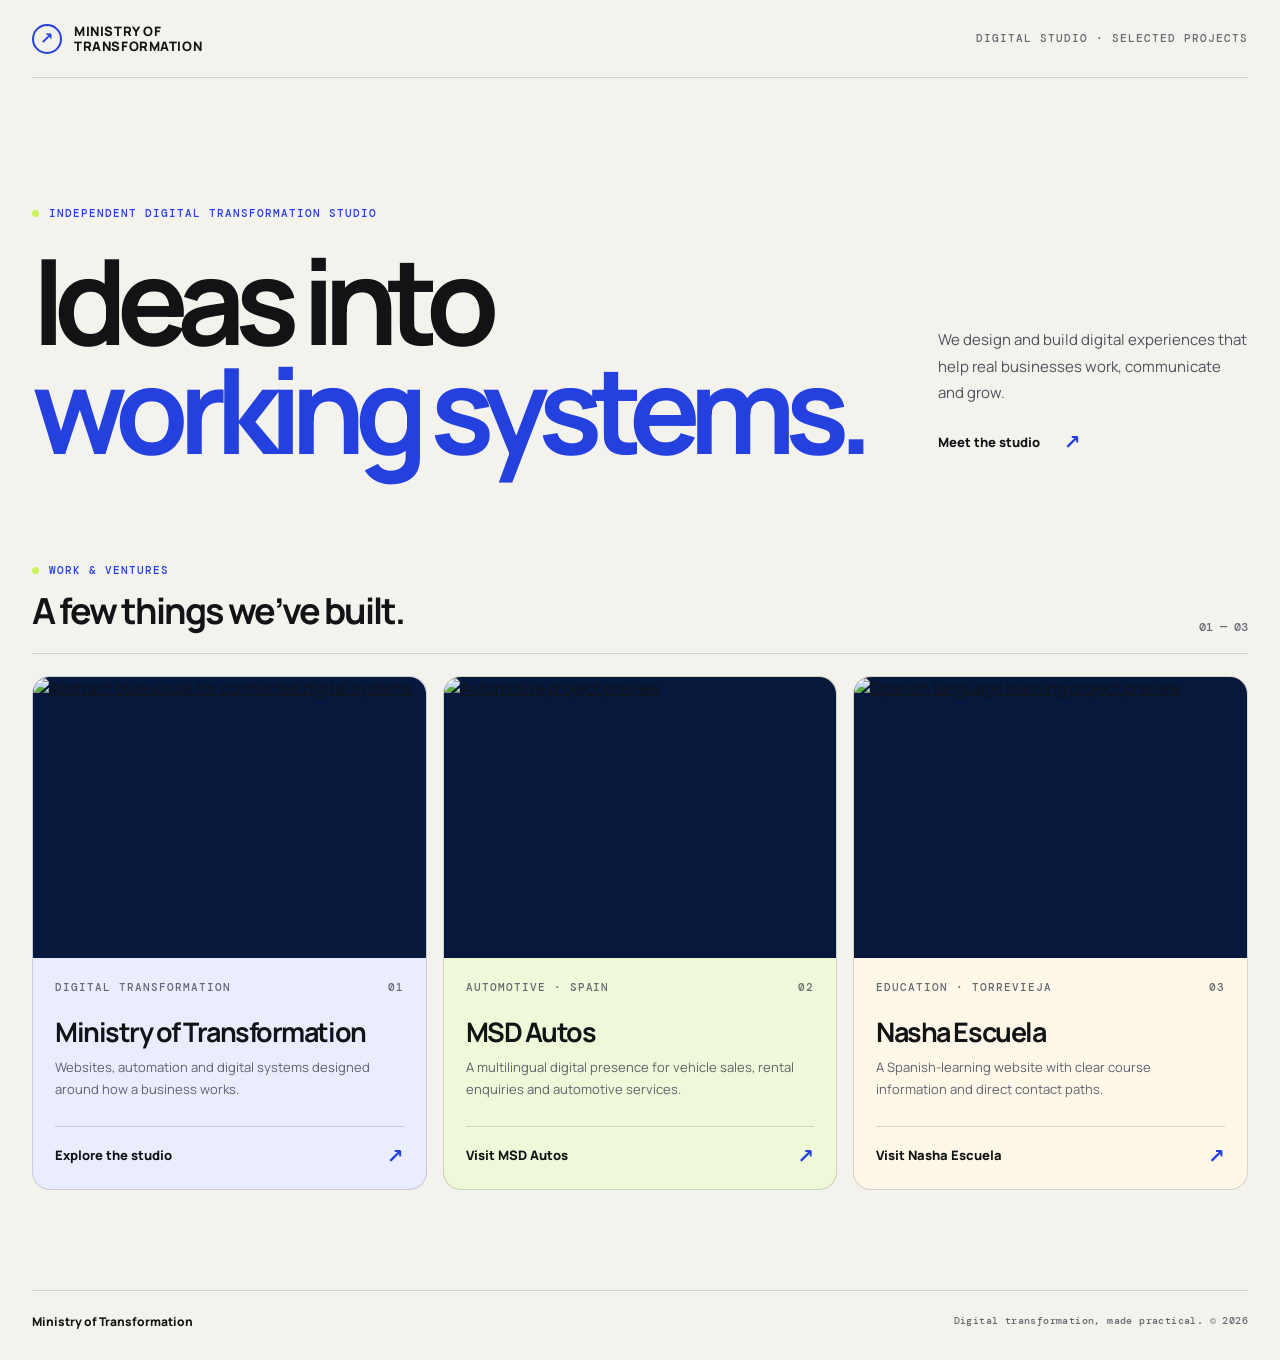
==== index.html @ 58e3cf9a "Create index.html" ====
<!doctype html>
<html lang="en">
<head>
<meta charset="utf-8"><meta name="viewport" content="width=device-width,initial-scale=1"><meta name="theme-color" content="#f3f2ec"><meta name="description" content="Ministry of Transformation — digital systems, websites and automation for real businesses. Explore our studio and selected projects."><title>Ministry of Transformation — Digital studio &amp; projects</title>
<link rel="preconnect" href="https://fonts.googleapis.com"><link rel="preconnect" href="https://fonts.googleapis.com" crossorigin><link href="https://fonts.googleapis.com/css2?family=DM+Mono:wght@400;500&family=Manrope:wght@400;500;600;700;800&display=swap" rel="stylesheet">
<style>
:root{font-family:Manrope,system-ui,sans-serif;color:#111315;background:#f3f2ec;font-synthesis:none;text-rendering:optimizeLegibility;-webkit-font-smoothing:antialiased;--blue:#2440df;--muted:#666a73;--line:rgba(17,19,21,.16);--mono:"DM Mono",monospace}*{box-sizing:border-box}html{scroll-behavior:smooth}body{margin:0;min-width:320px}a{color:inherit}.wrap{width:min(1280px,calc(100% - 64px));margin-inline:auto}
.topbar{height:78px;display:flex;align-items:center;justify-content:space-between;border-bottom:1px solid var(--line)}.brand{display:flex;align-items:center;gap:12px;text-decoration:none;font-size:13px;font-weight:800;letter-spacing:.045em;line-height:1.15}.mark{width:30px;height:30px;border:2px solid var(--blue);border-radius:50%;display:grid;place-items:center;color:var(--blue);font-size:16px}.top-note,.eyebrow,.project-meta,.footer-note{font:500 11px/1.4 var(--mono);letter-spacing:.09em;text-transform:uppercase}.top-note{color:var(--muted)}
.hero{padding:clamp(66px,10vw,136px) 0 clamp(64px,8vw,100px);display:grid;grid-template-columns:1fr minmax(200px,310px);gap:48px;align-items:end}.eyebrow{display:flex;align-items:center;gap:10px;color:var(--blue);margin:0 0 25px}.eyebrow:before{content:"";width:7px;height:7px;border-radius:50%;background:#c7f45c}.hero h1{font-size:clamp(52px,9.3vw,126px);line-height:.91;letter-spacing:-.09em;margin:0;max-width:1000px;font-weight:700}.hero h1 span{color:var(--blue)}.hero-aside{padding-bottom:8px}.hero-aside p{font-size:15px;line-height:1.75;color:#4e525c;margin:0 0 22px}.hero-aside a,.project-link{display:inline-flex;align-items:center;justify-content:space-between;gap:24px;text-decoration:none;font-size:13px;font-weight:800}.arrow{color:var(--blue);font-size:20px;transition:transform .2s}.hero-aside a:hover .arrow,.project-link:hover .arrow{transform:translate(3px,-3px)}
.section-head{display:flex;justify-content:space-between;align-items:end;padding-bottom:18px;border-bottom:1px solid var(--line)}.section-head h2{font-size:clamp(24px,3vw,36px);letter-spacing:-.055em;margin:7px 0 0}.section-count{font:500 12px var(--mono);color:var(--muted)}.projects{display:grid;grid-template-columns:repeat(3,minmax(0,1fr));gap:16px;padding:22px 0 100px}.card{min-width:0;display:flex;flex-direction:column;border:1px solid var(--line);border-radius:18px;overflow:hidden;transition:transform .35s cubic-bezier(.2,.8,.2,1),box-shadow .35s,border-color .35s}.card:hover{transform:translateY(-6px);box-shadow:0 22px 50px rgba(25,38,98,.11);border-color:rgba(36,64,223,.4)}.card-image{aspect-ratio:1.4;background:#07183d;overflow:hidden;position:relative}.card-image img{width:100%;height:100%;object-fit:cover;display:block;transition:transform .65s cubic-bezier(.2,.8,.2,1)}.card:hover .card-image img{transform:scale(1.035)}.card-body{padding:22px 22px 20px;display:flex;flex-direction:column;flex:1}.project-meta{color:var(--muted);display:flex;justify-content:space-between;gap:8px}.card h3{font-size:clamp(21px,2.1vw,27px);line-height:1.12;letter-spacing:-.055em;margin:22px 0 9px}.card p{font-size:13px;line-height:1.7;color:#5e626b;margin:0;flex:1}.project-link{margin-top:25px;padding-top:15px;border-top:1px solid var(--line);width:100%}.card.blue{background:#e9edff}.card.lime{background:#eff8d8}.card.cream{background:#fff8e9}
.bottom{border-top:1px solid var(--line);padding:22px 0 30px;display:flex;justify-content:space-between;gap:20px;align-items:center}.bottom-brand{font-size:12px;font-weight:800}.footer-note{color:var(--muted);text-align:right;letter-spacing:.04em;text-transform:none;font-size:10px}:focus-visible{outline:3px solid var(--blue);outline-offset:4px;border-radius:3px}.reveal{opacity:0;transform:translateY(18px);transition:opacity .6s ease,transform .6s cubic-bezier(.2,.8,.2,1)}.reveal.is-visible{opacity:1;transform:none}.card:nth-child(2).reveal{transition-delay:.08s}.card:nth-child(3).reveal{transition-delay:.16s}
@media(max-width:760px){.wrap{width:min(calc(100% - 36px),560px)}.topbar{height:66px}.top-note{font-size:9px;max-width:110px;text-align:right}.hero{grid-template-columns:1fr;gap:24px;padding:72px 0 66px}.hero h1{font-size:clamp(54px,14vw,88px)}.hero-aside{max-width:360px}.projects{grid-template-columns:1fr;gap:13px;padding-bottom:64px}.card{display:grid;grid-template-columns:40% 1fr;min-height:220px}.card-image{height:100%;min-height:220px;aspect-ratio:auto}.card-body{padding:17px 16px}.project-meta{font-size:9px}.card h3{font-size:22px;margin:15px 0 7px}.card p{font-size:12px;line-height:1.55}.project-link{margin-top:15px;padding-top:11px;font-size:12px}.bottom{align-items:flex-start}.footer-note{max-width:190px}}
@media(max-width:390px){.wrap{width:calc(100% - 28px)}.card{grid-template-columns:36% 1fr;min-height:236px}.card-image{min-height:236px}.card-body{padding:14px 12px}.card h3{font-size:19px}.card p{font-size:11px}.project-link{font-size:11px}.project-meta{font-size:8px;letter-spacing:.05em}}@media(prefers-reduced-motion:reduce){html{scroll-behavior:auto}.reveal{opacity:1;transform:none;transition:none}.card,.card-image img,.arrow{transition:none!important}}
</style>
</head>
<body>
<header class="wrap topbar"><a class="brand" href="https://github.com/Ministry-transformation" aria-label="Ministry of Transformation on GitHub"><span class="mark" aria-hidden="true">↗</span><span>MINISTRY OF<br>TRANSFORMATION</span></a><span class="top-note">Digital studio · Selected projects</span></header>
<main class="wrap"><section class="hero"><div class="reveal"><p class="eyebrow">Independent digital transformation studio</p><h1>Ideas into<br><span>working systems.</span></h1></div><div class="hero-aside reveal"><p>We design and build digital experiences that help real businesses work, communicate and grow.</p><a href="https://ministry-transformation.github.io/nashaescuela/mt/es/">Meet the studio <span class="arrow" aria-hidden="true">↗</span></a></div></section>
<section aria-labelledby="projects-title"><div class="section-head"><div><p class="eyebrow" style="margin-bottom:8px">Work &amp; ventures</p><h2 id="projects-title">A few things we’ve built.</h2></div><span class="section-count">01 — 03</span></div><div class="projects">
<article class="card blue reveal"><a class="card-image" href="https://ministry-transformation.github.io/nashaescuela/mt/es/" aria-label="Explore Ministry of Transformation"><img src="https://ministry-transformation.github.io/nashaescuela/ministry-transformation/transformation-flow.webp" alt="Abstract blue visual for connected digital systems" width="960" height="680"></a><div class="card-body"><div class="project-meta"><span>Digital transformation</span><span>01</span></div><h3>Ministry of Transformation</h3><p>Websites, automation and digital systems designed around how a business works.</p><a class="project-link" href="https://ministry-transformation.github.io/nashaescuela/mt/es/"><span>Explore the studio</span><span class="arrow" aria-hidden="true">↗</span></a></div></article>
<article class="card lime reveal"><a class="card-image" href="https://ministry-transformation.github.io/msd-autos/" aria-label="Visit MSD Autos"><img src="https://ministry-transformation.github.io/nashaescuela/ministry-transformation/project-msd-autos.webp" alt="Automotive project preview" loading="lazy" width="960" height="680"></a><div class="card-body"><div class="project-meta"><span>Automotive · Spain</span><span>02</span></div><h3>MSD Autos</h3><p>A multilingual digital presence for vehicle sales, rental enquiries and automotive services.</p><a class="project-link" href="https://ministry-transformation.github.io/msd-autos/"><span>Visit MSD Autos</span><span class="arrow" aria-hidden="true">↗</span></a></div></article>
<article class="card cream reveal"><a class="card-image" href="https://ministry-transformation.github.io/nashaescuela/es/" aria-label="Visit Nasha Escuela"><img src="https://ministry-transformation.github.io/nashaescuela/ministry-transformation/project-nasha-escuela.webp" alt="Spanish language learning project preview" loading="lazy" width="960" height="680"></a><div class="card-body"><div class="project-meta"><span>Education · Torrevieja</span><span>03</span></div><h3>Nasha Escuela</h3><p>A Spanish-learning website with clear course information and direct contact paths.</p><a class="project-link" href="https://ministry-transformation.github.io/nashaescuela/es/"><span>Visit Nasha Escuela</span><span class="arrow" aria-hidden="true">↗</span></a></div></article>
</div></section></main>
<footer class="wrap bottom"><span class="bottom-brand">Ministry of Transformation</span><span class="footer-note">Digital transformation, made practical. © 2026</span></footer>
<script>const items=document.querySelectorAll('.reveal');if('IntersectionObserver'in window){const observer=new IntersectionObserver((entries,active)=>{entries.forEach(entry=>{if(entry.isIntersecting){entry.target.classList.add('is-visible');active.unobserve(entry.target)}})},{threshold:.12});items.forEach(item=>observer.observe(item))}else{items.forEach(item=>item.classList.add('is-visible'))}</script>
</body></html>
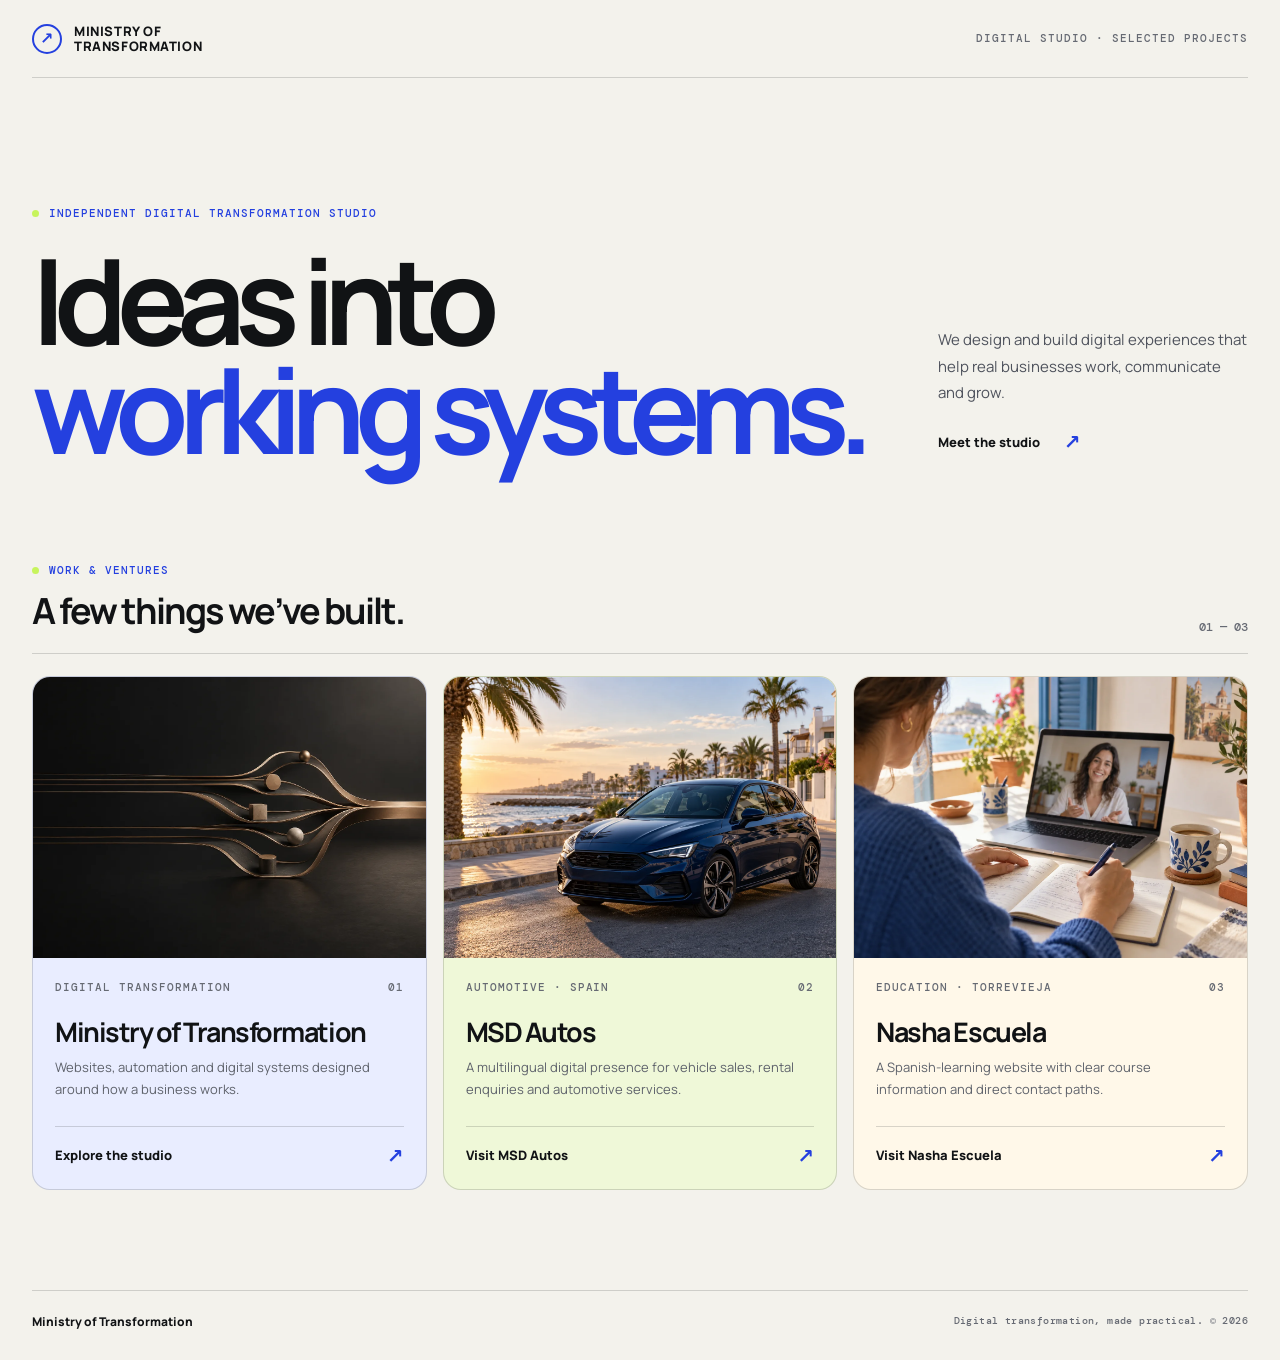
==== commit ce992cf6: "Update index.html" ====
--- a/index.html
+++ b/index.html
@@ -17,9 +17,9 @@
 <header class="wrap topbar"><a class="brand" href="https://github.com/Ministry-transformation" aria-label="Ministry of Transformation on GitHub"><span class="mark" aria-hidden="true">↗</span><span>MINISTRY OF<br>TRANSFORMATION</span></a><span class="top-note">Digital studio · Selected projects</span></header>
 <main class="wrap"><section class="hero"><div class="reveal"><p class="eyebrow">Independent digital transformation studio</p><h1>Ideas into<br><span>working systems.</span></h1></div><div class="hero-aside reveal"><p>We design and build digital experiences that help real businesses work, communicate and grow.</p><a href="https://ministry-transformation.github.io/nashaescuela/mt/es/">Meet the studio <span class="arrow" aria-hidden="true">↗</span></a></div></section>
 <section aria-labelledby="projects-title"><div class="section-head"><div><p class="eyebrow" style="margin-bottom:8px">Work &amp; ventures</p><h2 id="projects-title">A few things we’ve built.</h2></div><span class="section-count">01 — 03</span></div><div class="projects">
-<article class="card blue reveal"><a class="card-image" href="https://ministry-transformation.github.io/nashaescuela/mt/es/" aria-label="Explore Ministry of Transformation"><img src="https://ministry-transformation.github.io/nashaescuela/ministry-transformation/transformation-flow.webp" alt="Abstract blue visual for connected digital systems" width="960" height="680"></a><div class="card-body"><div class="project-meta"><span>Digital transformation</span><span>01</span></div><h3>Ministry of Transformation</h3><p>Websites, automation and digital systems designed around how a business works.</p><a class="project-link" href="https://ministry-transformation.github.io/nashaescuela/mt/es/"><span>Explore the studio</span><span class="arrow" aria-hidden="true">↗</span></a></div></article>
-<article class="card lime reveal"><a class="card-image" href="https://ministry-transformation.github.io/msd-autos/" aria-label="Visit MSD Autos"><img src="https://ministry-transformation.github.io/nashaescuela/ministry-transformation/project-msd-autos.webp" alt="Automotive project preview" loading="lazy" width="960" height="680"></a><div class="card-body"><div class="project-meta"><span>Automotive · Spain</span><span>02</span></div><h3>MSD Autos</h3><p>A multilingual digital presence for vehicle sales, rental enquiries and automotive services.</p><a class="project-link" href="https://ministry-transformation.github.io/msd-autos/"><span>Visit MSD Autos</span><span class="arrow" aria-hidden="true">↗</span></a></div></article>
-<article class="card cream reveal"><a class="card-image" href="https://ministry-transformation.github.io/nashaescuela/es/" aria-label="Visit Nasha Escuela"><img src="https://ministry-transformation.github.io/nashaescuela/ministry-transformation/project-nasha-escuela.webp" alt="Spanish language learning project preview" loading="lazy" width="960" height="680"></a><div class="card-body"><div class="project-meta"><span>Education · Torrevieja</span><span>03</span></div><h3>Nasha Escuela</h3><p>A Spanish-learning website with clear course information and direct contact paths.</p><a class="project-link" href="https://ministry-transformation.github.io/nashaescuela/es/"><span>Visit Nasha Escuela</span><span class="arrow" aria-hidden="true">↗</span></a></div></article>
+<article class="card blue reveal"><a class="card-image" href="https://ministry-transformation.github.io/nashaescuela/mt/es/" aria-label="Explore Ministry of Transformation"><img src="transformation-flow.webp" alt="Abstract blue visual for connected digital systems" width="960" height="680"></a><div class="card-body"><div class="project-meta"><span>Digital transformation</span><span>01</span></div><h3>Ministry of Transformation</h3><p>Websites, automation and digital systems designed around how a business works.</p><a class="project-link" href="https://ministry-transformation.github.io/nashaescuela/mt/es/"><span>Explore the studio</span><span class="arrow" aria-hidden="true">↗</span></a></div></article>
+<article class="card lime reveal"><a class="card-image" href="https://ministry-transformation.github.io/msd-autos/" aria-label="Visit MSD Autos"><img src="project-msd-autos.webp" alt="Automotive project preview" loading="lazy" width="960" height="680"></a><div class="card-body"><div class="project-meta"><span>Automotive · Spain</span><span>02</span></div><h3>MSD Autos</h3><p>A multilingual digital presence for vehicle sales, rental enquiries and automotive services.</p><a class="project-link" href="https://ministry-transformation.github.io/msd-autos/"><span>Visit MSD Autos</span><span class="arrow" aria-hidden="true">↗</span></a></div></article>
+<article class="card cream reveal"><a class="card-image" href="https://ministry-transformation.github.io/nashaescuela/es/" aria-label="Visit Nasha Escuela"><img src="project-nasha-escuela.webp" alt="Spanish language learning project preview" loading="lazy" width="960" height="680"></a><div class="card-body"><div class="project-meta"><span>Education · Torrevieja</span><span>03</span></div><h3>Nasha Escuela</h3><p>A Spanish-learning website with clear course information and direct contact paths.</p><a class="project-link" href="https://ministry-transformation.github.io/nashaescuela/es/"><span>Visit Nasha Escuela</span><span class="arrow" aria-hidden="true">↗</span></a></div></article>
 </div></section></main>
 <footer class="wrap bottom"><span class="bottom-brand">Ministry of Transformation</span><span class="footer-note">Digital transformation, made practical. © 2026</span></footer>
 <script>const items=document.querySelectorAll('.reveal');if('IntersectionObserver'in window){const observer=new IntersectionObserver((entries,active)=>{entries.forEach(entry=>{if(entry.isIntersecting){entry.target.classList.add('is-visible');active.unobserve(entry.target)}})},{threshold:.12});items.forEach(item=>observer.observe(item))}else{items.forEach(item=>item.classList.add('is-visible'))}</script>
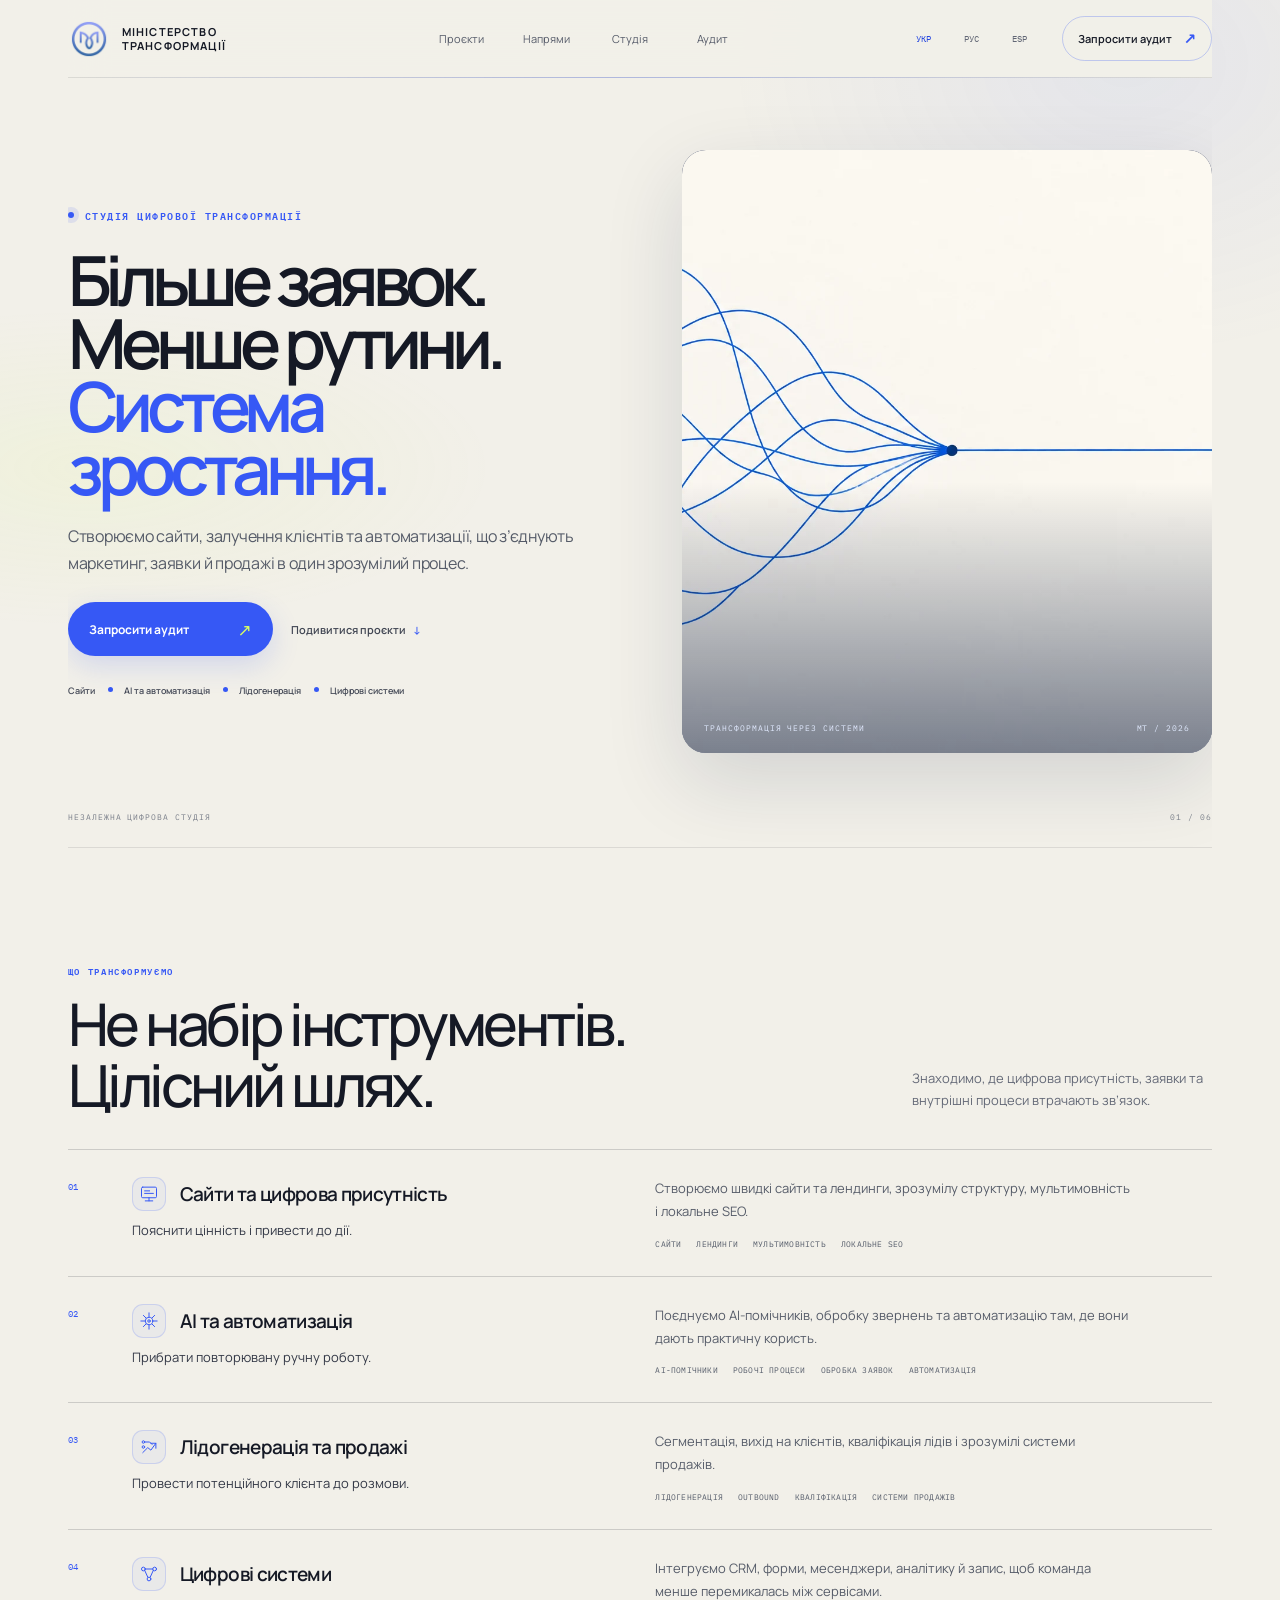
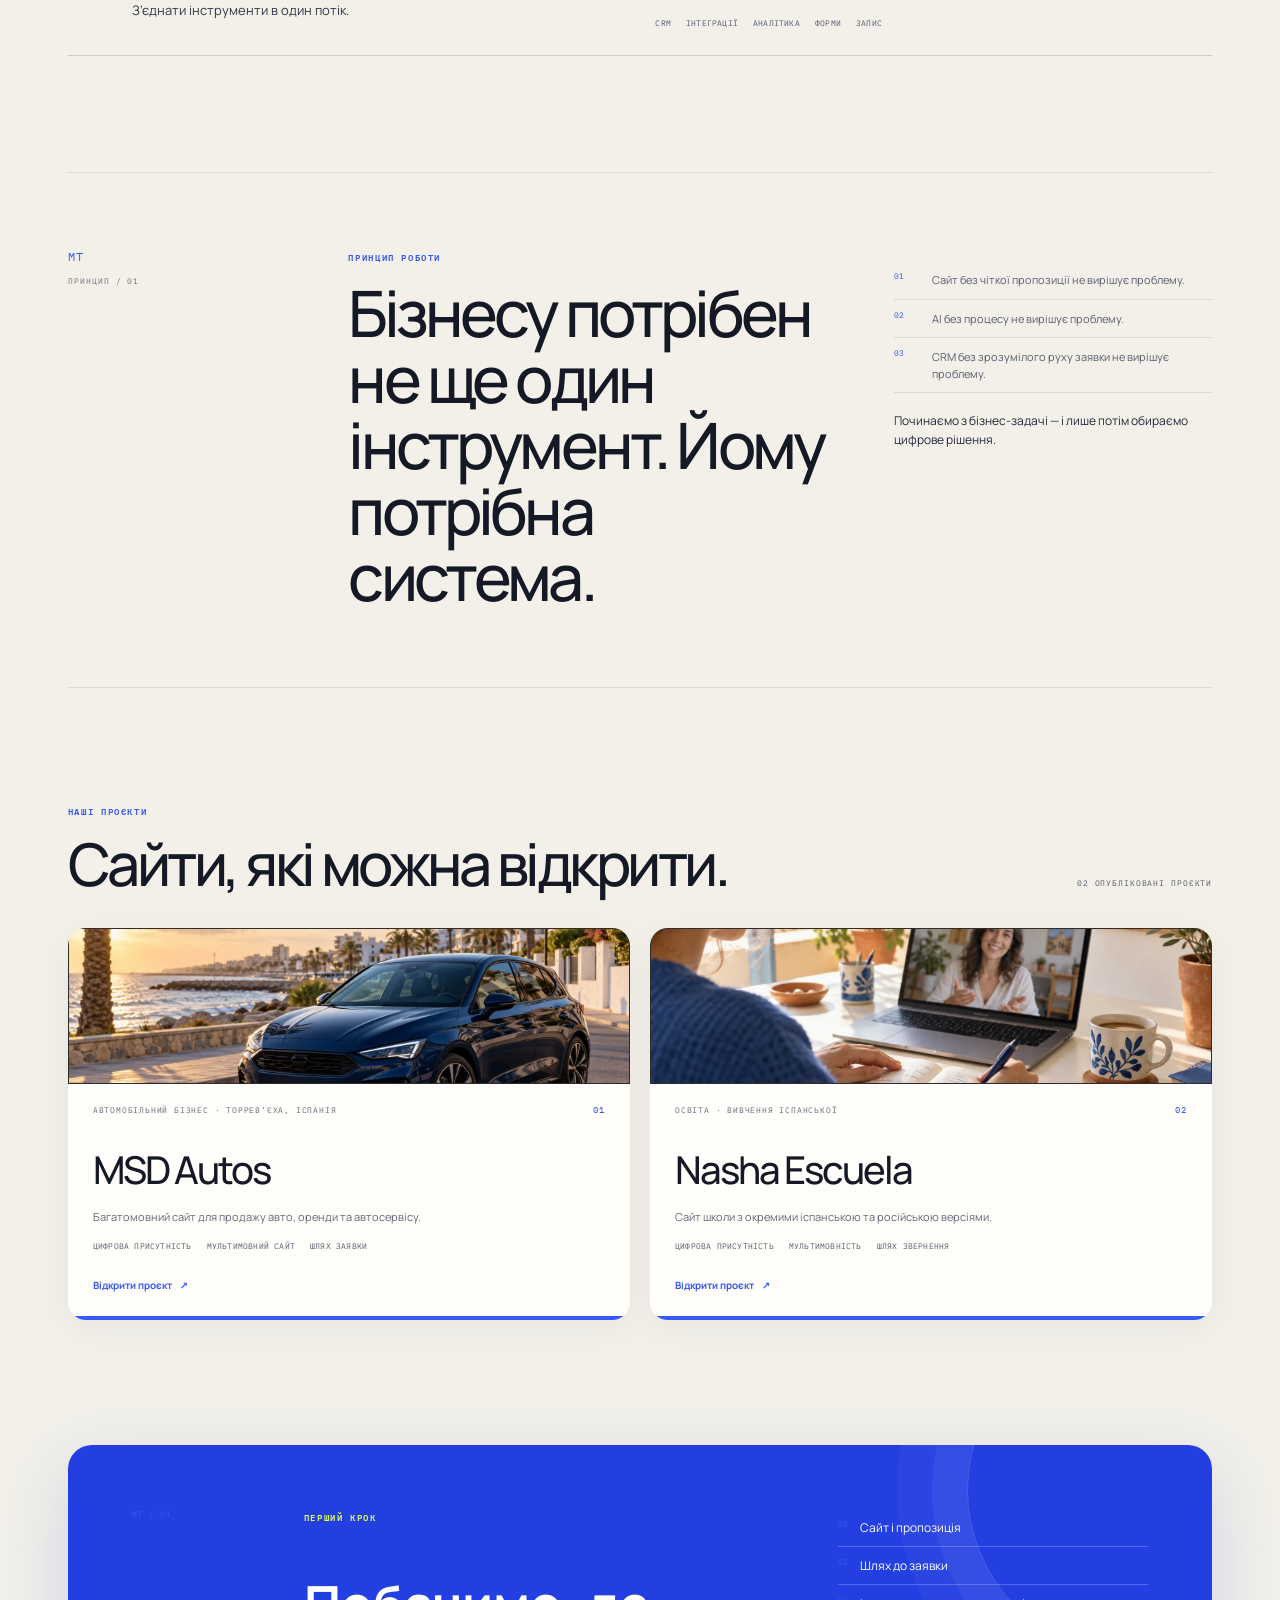
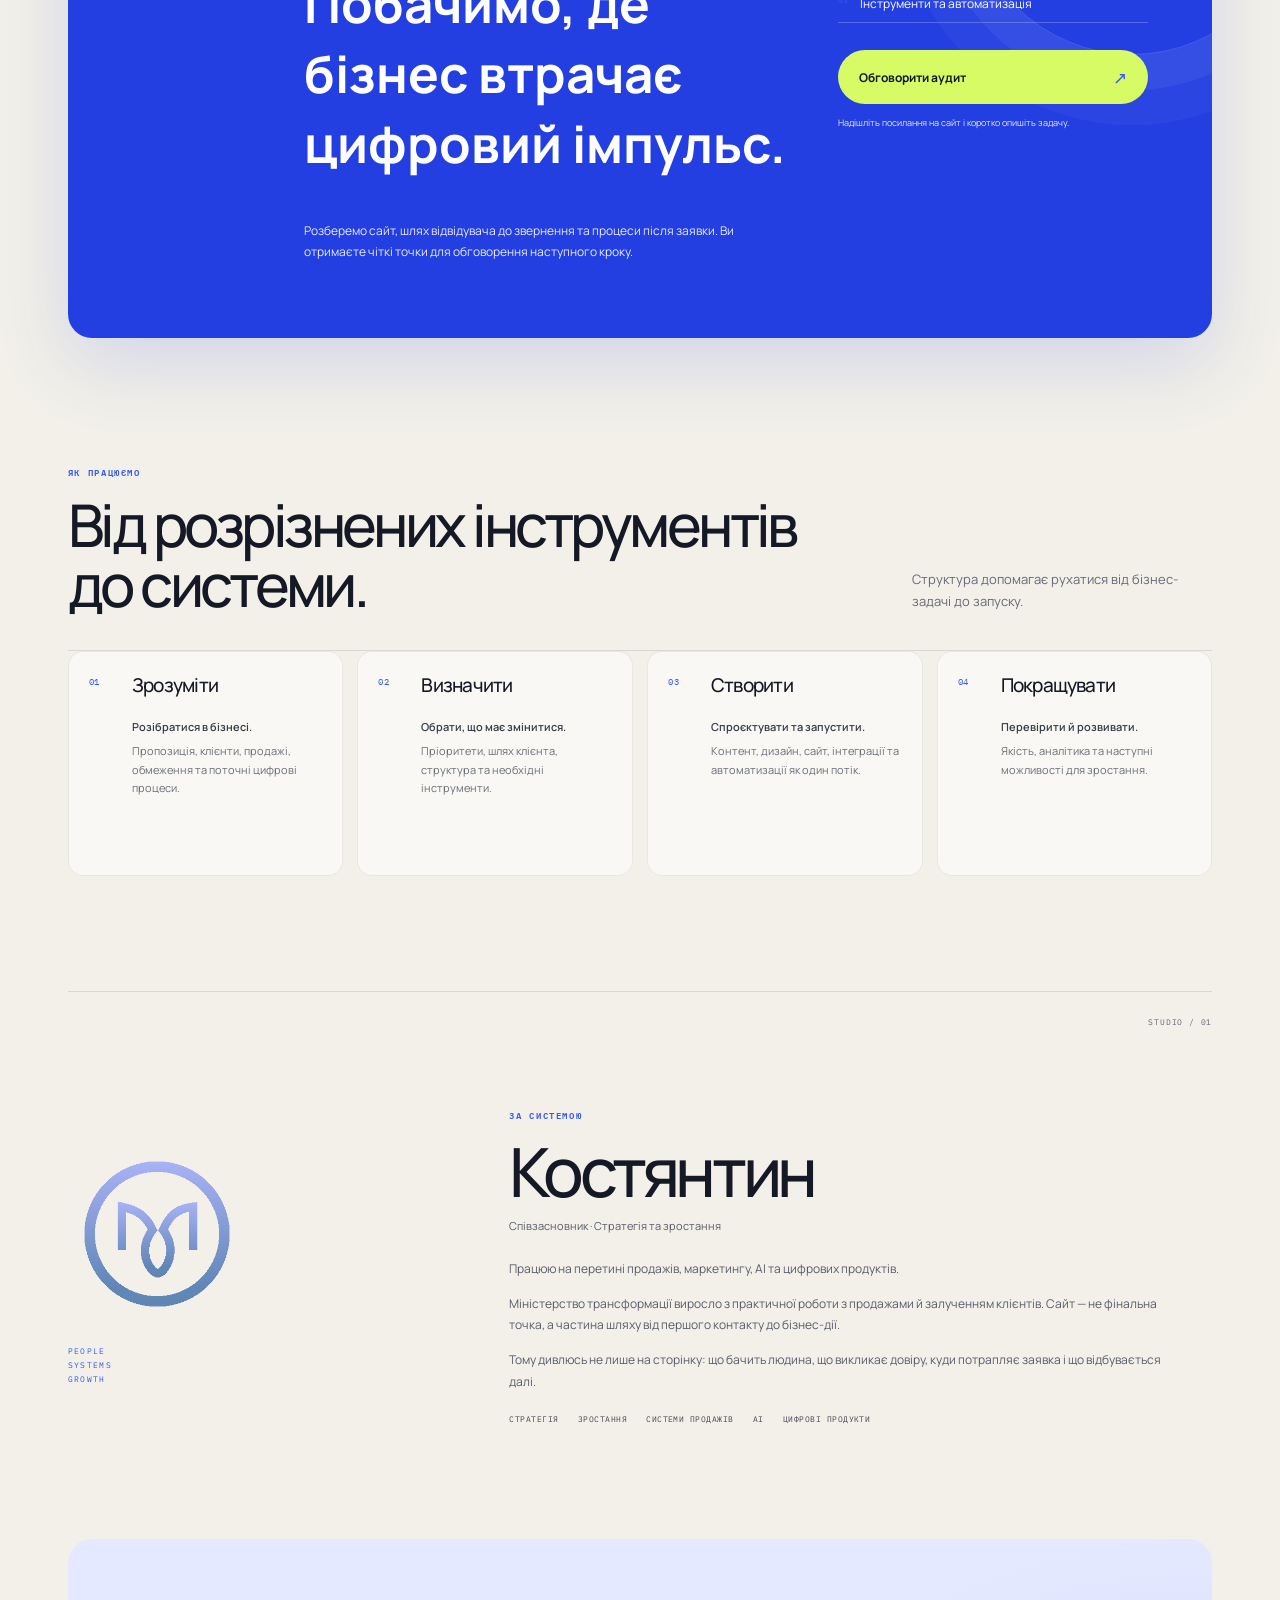
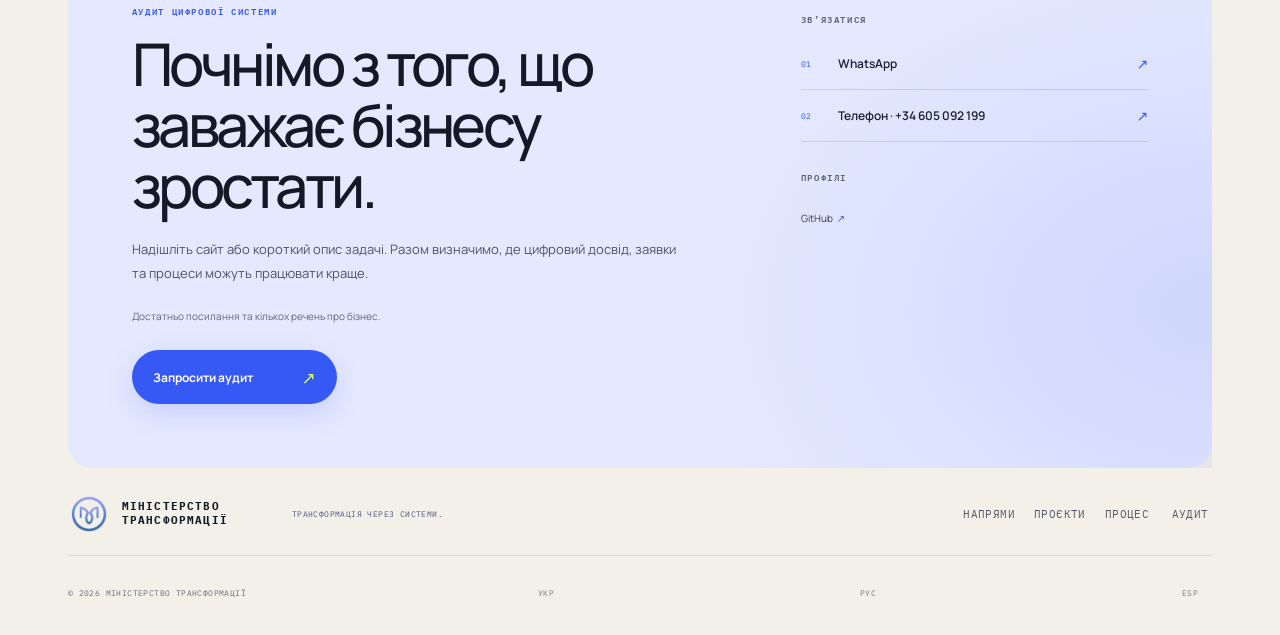
==== commit d1e24c56: "Publish Ministry of Transformation landing page" ====
--- a/index.html
+++ b/index.html
@@ -1,26 +1 @@
-<!doctype html>
-<html lang="en">
-<head>
-<meta charset="utf-8"><meta name="viewport" content="width=device-width,initial-scale=1"><meta name="theme-color" content="#f3f2ec"><meta name="description" content="Ministry of Transformation — digital systems, websites and automation for real businesses. Explore our studio and selected projects."><title>Ministry of Transformation — Digital studio &amp; projects</title>
-<link rel="preconnect" href="https://fonts.googleapis.com"><link rel="preconnect" href="https://fonts.googleapis.com" crossorigin><link href="https://fonts.googleapis.com/css2?family=DM+Mono:wght@400;500&family=Manrope:wght@400;500;600;700;800&display=swap" rel="stylesheet">
-<style>
-:root{font-family:Manrope,system-ui,sans-serif;color:#111315;background:#f3f2ec;font-synthesis:none;text-rendering:optimizeLegibility;-webkit-font-smoothing:antialiased;--blue:#2440df;--muted:#666a73;--line:rgba(17,19,21,.16);--mono:"DM Mono",monospace}*{box-sizing:border-box}html{scroll-behavior:smooth}body{margin:0;min-width:320px}a{color:inherit}.wrap{width:min(1280px,calc(100% - 64px));margin-inline:auto}
-.topbar{height:78px;display:flex;align-items:center;justify-content:space-between;border-bottom:1px solid var(--line)}.brand{display:flex;align-items:center;gap:12px;text-decoration:none;font-size:13px;font-weight:800;letter-spacing:.045em;line-height:1.15}.mark{width:30px;height:30px;border:2px solid var(--blue);border-radius:50%;display:grid;place-items:center;color:var(--blue);font-size:16px}.top-note,.eyebrow,.project-meta,.footer-note{font:500 11px/1.4 var(--mono);letter-spacing:.09em;text-transform:uppercase}.top-note{color:var(--muted)}
-.hero{padding:clamp(66px,10vw,136px) 0 clamp(64px,8vw,100px);display:grid;grid-template-columns:1fr minmax(200px,310px);gap:48px;align-items:end}.eyebrow{display:flex;align-items:center;gap:10px;color:var(--blue);margin:0 0 25px}.eyebrow:before{content:"";width:7px;height:7px;border-radius:50%;background:#c7f45c}.hero h1{font-size:clamp(52px,9.3vw,126px);line-height:.91;letter-spacing:-.09em;margin:0;max-width:1000px;font-weight:700}.hero h1 span{color:var(--blue)}.hero-aside{padding-bottom:8px}.hero-aside p{font-size:15px;line-height:1.75;color:#4e525c;margin:0 0 22px}.hero-aside a,.project-link{display:inline-flex;align-items:center;justify-content:space-between;gap:24px;text-decoration:none;font-size:13px;font-weight:800}.arrow{color:var(--blue);font-size:20px;transition:transform .2s}.hero-aside a:hover .arrow,.project-link:hover .arrow{transform:translate(3px,-3px)}
-.section-head{display:flex;justify-content:space-between;align-items:end;padding-bottom:18px;border-bottom:1px solid var(--line)}.section-head h2{font-size:clamp(24px,3vw,36px);letter-spacing:-.055em;margin:7px 0 0}.section-count{font:500 12px var(--mono);color:var(--muted)}.projects{display:grid;grid-template-columns:repeat(3,minmax(0,1fr));gap:16px;padding:22px 0 100px}.card{min-width:0;display:flex;flex-direction:column;border:1px solid var(--line);border-radius:18px;overflow:hidden;transition:transform .35s cubic-bezier(.2,.8,.2,1),box-shadow .35s,border-color .35s}.card:hover{transform:translateY(-6px);box-shadow:0 22px 50px rgba(25,38,98,.11);border-color:rgba(36,64,223,.4)}.card-image{aspect-ratio:1.4;background:#07183d;overflow:hidden;position:relative}.card-image img{width:100%;height:100%;object-fit:cover;display:block;transition:transform .65s cubic-bezier(.2,.8,.2,1)}.card:hover .card-image img{transform:scale(1.035)}.card-body{padding:22px 22px 20px;display:flex;flex-direction:column;flex:1}.project-meta{color:var(--muted);display:flex;justify-content:space-between;gap:8px}.card h3{font-size:clamp(21px,2.1vw,27px);line-height:1.12;letter-spacing:-.055em;margin:22px 0 9px}.card p{font-size:13px;line-height:1.7;color:#5e626b;margin:0;flex:1}.project-link{margin-top:25px;padding-top:15px;border-top:1px solid var(--line);width:100%}.card.blue{background:#e9edff}.card.lime{background:#eff8d8}.card.cream{background:#fff8e9}
-.bottom{border-top:1px solid var(--line);padding:22px 0 30px;display:flex;justify-content:space-between;gap:20px;align-items:center}.bottom-brand{font-size:12px;font-weight:800}.footer-note{color:var(--muted);text-align:right;letter-spacing:.04em;text-transform:none;font-size:10px}:focus-visible{outline:3px solid var(--blue);outline-offset:4px;border-radius:3px}.reveal{opacity:0;transform:translateY(18px);transition:opacity .6s ease,transform .6s cubic-bezier(.2,.8,.2,1)}.reveal.is-visible{opacity:1;transform:none}.card:nth-child(2).reveal{transition-delay:.08s}.card:nth-child(3).reveal{transition-delay:.16s}
-@media(max-width:760px){.wrap{width:min(calc(100% - 36px),560px)}.topbar{height:66px}.top-note{font-size:9px;max-width:110px;text-align:right}.hero{grid-template-columns:1fr;gap:24px;padding:72px 0 66px}.hero h1{font-size:clamp(54px,14vw,88px)}.hero-aside{max-width:360px}.projects{grid-template-columns:1fr;gap:13px;padding-bottom:64px}.card{display:grid;grid-template-columns:40% 1fr;min-height:220px}.card-image{height:100%;min-height:220px;aspect-ratio:auto}.card-body{padding:17px 16px}.project-meta{font-size:9px}.card h3{font-size:22px;margin:15px 0 7px}.card p{font-size:12px;line-height:1.55}.project-link{margin-top:15px;padding-top:11px;font-size:12px}.bottom{align-items:flex-start}.footer-note{max-width:190px}}
-@media(max-width:390px){.wrap{width:calc(100% - 28px)}.card{grid-template-columns:36% 1fr;min-height:236px}.card-image{min-height:236px}.card-body{padding:14px 12px}.card h3{font-size:19px}.card p{font-size:11px}.project-link{font-size:11px}.project-meta{font-size:8px;letter-spacing:.05em}}@media(prefers-reduced-motion:reduce){html{scroll-behavior:auto}.reveal{opacity:1;transform:none;transition:none}.card,.card-image img,.arrow{transition:none!important}}
-</style>
-</head>
-<body>
-<header class="wrap topbar"><a class="brand" href="https://github.com/Ministry-transformation" aria-label="Ministry of Transformation on GitHub"><span class="mark" aria-hidden="true">↗</span><span>MINISTRY OF<br>TRANSFORMATION</span></a><span class="top-note">Digital studio · Selected projects</span></header>
-<main class="wrap"><section class="hero"><div class="reveal"><p class="eyebrow">Independent digital transformation studio</p><h1>Ideas into<br><span>working systems.</span></h1></div><div class="hero-aside reveal"><p>We design and build digital experiences that help real businesses work, communicate and grow.</p><a href="https://ministry-transformation.github.io/nashaescuela/mt/es/">Meet the studio <span class="arrow" aria-hidden="true">↗</span></a></div></section>
-<section aria-labelledby="projects-title"><div class="section-head"><div><p class="eyebrow" style="margin-bottom:8px">Work &amp; ventures</p><h2 id="projects-title">A few things we’ve built.</h2></div><span class="section-count">01 — 03</span></div><div class="projects">
-<article class="card blue reveal"><a class="card-image" href="https://ministry-transformation.github.io/nashaescuela/mt/es/" aria-label="Explore Ministry of Transformation"><img src="transformation-flow.webp" alt="Abstract blue visual for connected digital systems" width="960" height="680"></a><div class="card-body"><div class="project-meta"><span>Digital transformation</span><span>01</span></div><h3>Ministry of Transformation</h3><p>Websites, automation and digital systems designed around how a business works.</p><a class="project-link" href="https://ministry-transformation.github.io/nashaescuela/mt/es/"><span>Explore the studio</span><span class="arrow" aria-hidden="true">↗</span></a></div></article>
-<article class="card lime reveal"><a class="card-image" href="https://ministry-transformation.github.io/msd-autos/" aria-label="Visit MSD Autos"><img src="project-msd-autos.webp" alt="Automotive project preview" loading="lazy" width="960" height="680"></a><div class="card-body"><div class="project-meta"><span>Automotive · Spain</span><span>02</span></div><h3>MSD Autos</h3><p>A multilingual digital presence for vehicle sales, rental enquiries and automotive services.</p><a class="project-link" href="https://ministry-transformation.github.io/msd-autos/"><span>Visit MSD Autos</span><span class="arrow" aria-hidden="true">↗</span></a></div></article>
-<article class="card cream reveal"><a class="card-image" href="https://ministry-transformation.github.io/nashaescuela/es/" aria-label="Visit Nasha Escuela"><img src="project-nasha-escuela.webp" alt="Spanish language learning project preview" loading="lazy" width="960" height="680"></a><div class="card-body"><div class="project-meta"><span>Education · Torrevieja</span><span>03</span></div><h3>Nasha Escuela</h3><p>A Spanish-learning website with clear course information and direct contact paths.</p><a class="project-link" href="https://ministry-transformation.github.io/nashaescuela/es/"><span>Visit Nasha Escuela</span><span class="arrow" aria-hidden="true">↗</span></a></div></article>
-</div></section></main>
-<footer class="wrap bottom"><span class="bottom-brand">Ministry of Transformation</span><span class="footer-note">Digital transformation, made practical. © 2026</span></footer>
-<script>const items=document.querySelectorAll('.reveal');if('IntersectionObserver'in window){const observer=new IntersectionObserver((entries,active)=>{entries.forEach(entry=>{if(entry.isIntersecting){entry.target.classList.add('is-visible');active.unobserve(entry.target)}})},{threshold:.12});items.forEach(item=>observer.observe(item))}else{items.forEach(item=>item.classList.add('is-visible'))}</script>
-</body></html>
+<!DOCTYPE html><html lang="uk" data-astro-cid-6ioknxwj><head><meta charset="UTF-8"><meta name="viewport" content="width=device-width, initial-scale=1"><meta name="theme-color" content="#090908"><meta name="description" content="Міністерство трансформації створює сайти, AI-автоматизацію, системи залучення клієнтів та інтеграції для бізнесу."><meta name="robots" content="index,follow"><title>Міністерство трансформації — студія цифрової трансформації</title><link rel="canonical" href="https://ministry-transformation.github.io/"><link rel="alternate" hreflang="uk" href="https://ministry-transformation.github.io/"><link rel="alternate" hreflang="ru" href="https://ministry-transformation.github.io/ru/"><link rel="alternate" hreflang="es" href="https://ministry-transformation.github.io/es/"><link rel="alternate" hreflang="x-default" href="https://ministry-transformation.github.io/"><link rel="icon" type="image/png" sizes="32x32" href="/mt-favicon-32.png"><meta property="og:type" content="website"><meta property="og:site_name" content="Міністерство трансформації"><meta property="og:title" content="Міністерство трансформації — СТУДІЯ ЦИФРОВОЇ ТРАНСФОРМАЦІЇ"><meta property="og:description" content="Міністерство трансформації створює сайти, AI-автоматизацію, системи залучення клієнтів та інтеграції для бізнесу."><meta property="og:url" content="https://ministry-transformation.github.io/"><meta property="og:image" content="https://ministry-transformation.github.io/mt-og-card.png"><meta name="twitter:card" content="summary_large_image"><meta name="twitter:image" content="https://ministry-transformation.github.io/mt-og-card.png"><link rel="preconnect" href="https://fonts.googleapis.com"><link rel="preconnect" href="https://fonts.gstatic.com" crossorigin="anonymous"><link href="https://fonts.googleapis.com/css2?family=IBM+Plex+Mono:wght@400;500&family=Manrope:wght@400;500;600;700&display=swap" rel="stylesheet"><script type="application/ld+json">{"@context":"https://schema.org","@type":"Organization","name":"Міністерство трансформації","description":"Міністерство трансформації створює сайти, AI-автоматизацію, системи залучення клієнтів та інтеграції для бізнесу.","url":"https://ministry-transformation.github.io/","logo":"https://ministry-transformation.github.io/mt-symbol.png"}</script><link rel="stylesheet" href="/ministry-landing.css"></head><body data-astro-cid-6ioknxwj><div class="site-shell" data-astro-cid-6ioknxwj><header class="site-header" data-astro-cid-6ioknxwj><a class="brand" href="/" aria-label="Міністерство трансформації — головна" data-astro-cid-uivuhh7y><img src="/mt-symbol.png" alt="" width="48" height="48" fetchpriority="high" data-astro-cid-uivuhh7y><span class="brand-name" data-astro-cid-uivuhh7y>Міністерство трансформації</span></a><nav class="primary-nav" aria-label="Основна навігація" data-astro-cid-6ioknxwj><a href="#work" data-astro-cid-6ioknxwj>Проєкти</a><a href="#services" data-astro-cid-6ioknxwj>Напрями</a><a href="#studio" data-astro-cid-6ioknxwj>Студія</a><a href="#contact" data-astro-cid-6ioknxwj>Аудит</a></nav><div class="header-tools" aria-label="Мова" data-astro-cid-6ioknxwj><nav class="language-switch" aria-label="Мова" data-astro-cid-6ioknxwj><a href="/" lang="uk" aria-current="page" data-astro-cid-6ioknxwj>УКР</a><a href="/ru/" lang="ru" data-astro-cid-6ioknxwj>РУС</a><a href="/es/" lang="es" data-astro-cid-6ioknxwj>ESP</a></nav><a class="header-cta" href="#contact" data-astro-cid-6ioknxwj>Запросити аудит <span aria-hidden="true" data-astro-cid-6ioknxwj>↗</span></a></div></header><main data-astro-cid-6ioknxwj><section class="hero" aria-labelledby="hero-title" data-astro-cid-6ioknxwj><div class="hero-copy" data-astro-cid-6ioknxwj><p class="eyebrow" data-astro-cid-6ioknxwj><span class="eyebrow-dot" aria-hidden="true" data-astro-cid-6ioknxwj></span>СТУДІЯ ЦИФРОВОЇ ТРАНСФОРМАЦІЇ</p><h1 id="hero-title" data-astro-cid-6ioknxwj><span data-astro-cid-6ioknxwj>Більше заявок.</span><span data-astro-cid-6ioknxwj>Менше рутини.</span><span data-astro-cid-6ioknxwj>Система зростання.</span></h1><p class="hero-description" data-astro-cid-6ioknxwj>Створюємо сайти, залучення клієнтів та автоматизації, що з’єднують маркетинг, заявки й продажі в один зрозумілий процес.</p><div class="hero-actions" data-astro-cid-6ioknxwj><a class="button button-primary" href="#contact" data-astro-cid-6ioknxwj><span data-astro-cid-6ioknxwj>Запросити аудит</span><span class="button-arrow" aria-hidden="true" data-astro-cid-6ioknxwj>↗</span></a><a class="text-link" href="#work" data-astro-cid-6ioknxwj>Подивитися проєкти <span aria-hidden="true" data-astro-cid-6ioknxwj>↓</span></a></div><ul class="capability-line" aria-label="Ключові напрями" data-astro-cid-6ioknxwj><li data-astro-cid-6ioknxwj>Сайти</li><li data-astro-cid-6ioknxwj>AI та автоматизація</li><li data-astro-cid-6ioknxwj>Лідогенерація</li><li data-astro-cid-6ioknxwj>Цифрові системи</li></ul></div><div class="hero-signature" aria-label="Трансформація через системи" data-astro-cid-6ioknxwj><img class="hero-artwork" src="/mt-hero-option-flow-v2.webp" alt="" fetchpriority="high" data-astro-cid-6ioknxwj><div class="signature-caption" data-astro-cid-6ioknxwj><span data-astro-cid-6ioknxwj>Трансформація через системи</span><span data-astro-cid-6ioknxwj>MT / 2026</span></div></div><div class="hero-index" aria-hidden="true" data-astro-cid-6ioknxwj><span data-astro-cid-6ioknxwj>Незалежна цифрова студія</span><span data-astro-cid-6ioknxwj>01 / 06</span></div></section><section class="section services-section" id="services" aria-labelledby="services-title" data-astro-cid-6ioknxwj><div class="section-heading" data-astro-cid-6ioknxwj><div data-astro-cid-6ioknxwj><p class="section-label" data-astro-cid-6ioknxwj>Що трансформуємо</p><h2 id="services-title" data-astro-cid-6ioknxwj>Не набір інструментів. Цілісний шлях.</h2></div><p class="section-intro" data-astro-cid-6ioknxwj>Знаходимо, де цифрова присутність, заявки та внутрішні процеси втрачають зв’язок.</p></div><div class="service-list" data-astro-cid-6ioknxwj><article class="service-row" data-reveal style="--reveal-delay:0ms" data-astro-cid-6ioknxwj><span class="row-number" data-astro-cid-6ioknxwj>01</span><div class="service-main" data-astro-cid-6ioknxwj><div class="service-titleline" data-astro-cid-6ioknxwj><span class="service-icon" aria-hidden="true" data-astro-cid-6ioknxwj><svg viewBox="0 0 32 32" fill="none" data-astro-cid-6ioknxwj><rect x="4" y="5" width="24" height="17" rx="2" data-astro-cid-6ioknxwj></rect><path d="M10 27h12M16 22v5M9 11h8M9 15h14" data-astro-cid-6ioknxwj></path></svg></span><h3 data-astro-cid-6ioknxwj>Сайти та цифрова присутність</h3></div><p class="service-statement" data-astro-cid-6ioknxwj>Пояснити цінність і привести до дії.</p></div><div class="service-detail" data-astro-cid-6ioknxwj><p data-astro-cid-6ioknxwj>Створюємо швидкі сайти та лендинги, зрозумілу структуру, мультимовність і локальне SEO.</p><ul class="tag-list" aria-label="Сайти та цифрова присутність — Ключові напрями" data-astro-cid-6ioknxwj><li data-astro-cid-6ioknxwj>Сайти</li><li data-astro-cid-6ioknxwj>Лендинги</li><li data-astro-cid-6ioknxwj>Мультимовність</li><li data-astro-cid-6ioknxwj>Локальне SEO</li></ul></div></article><article class="service-row" data-reveal style="--reveal-delay:80ms" data-astro-cid-6ioknxwj><span class="row-number" data-astro-cid-6ioknxwj>02</span><div class="service-main" data-astro-cid-6ioknxwj><div class="service-titleline" data-astro-cid-6ioknxwj><span class="service-icon" aria-hidden="true" data-astro-cid-6ioknxwj><svg viewBox="0 0 32 32" fill="none" data-astro-cid-6ioknxwj><path d="M16 3v6m0 14v6M3 16h6m14 0h6M7 7l4 4m10 10 4 4m0-18-4 4m-10 10-4 4" data-astro-cid-6ioknxwj></path><circle cx="16" cy="16" r="6" data-astro-cid-6ioknxwj></circle><circle cx="16" cy="16" r="2" data-astro-cid-6ioknxwj></circle></svg></span><h3 data-astro-cid-6ioknxwj>AI та автоматизація</h3></div><p class="service-statement" data-astro-cid-6ioknxwj>Прибрати повторювану ручну роботу.</p></div><div class="service-detail" data-astro-cid-6ioknxwj><p data-astro-cid-6ioknxwj>Поєднуємо AI-помічників, обробку звернень та автоматизацію там, де вони дають практичну користь.</p><ul class="tag-list" aria-label="AI та автоматизація — Ключові напрями" data-astro-cid-6ioknxwj><li data-astro-cid-6ioknxwj>AI-помічники</li><li data-astro-cid-6ioknxwj>Робочі процеси</li><li data-astro-cid-6ioknxwj>Обробка заявок</li><li data-astro-cid-6ioknxwj>Автоматизація</li></ul></div></article><article class="service-row" data-reveal style="--reveal-delay:160ms" data-astro-cid-6ioknxwj><span class="row-number" data-astro-cid-6ioknxwj>03</span><div class="service-main" data-astro-cid-6ioknxwj><div class="service-titleline" data-astro-cid-6ioknxwj><span class="service-icon" aria-hidden="true" data-astro-cid-6ioknxwj><svg viewBox="0 0 32 32" fill="none" data-astro-cid-6ioknxwj><path d="M6 25 14 17l5 4 8-11M19 10h8v8" data-astro-cid-6ioknxwj></path><circle cx="7" cy="8" r="2" data-astro-cid-6ioknxwj></circle><circle cx="7" cy="16" r="2" data-astro-cid-6ioknxwj></circle><path d="M9 8h8l4 4" data-astro-cid-6ioknxwj></path></svg></span><h3 data-astro-cid-6ioknxwj>Лідогенерація та продажі</h3></div><p class="service-statement" data-astro-cid-6ioknxwj>Провести потенційного клієнта до розмови.</p></div><div class="service-detail" data-astro-cid-6ioknxwj><p data-astro-cid-6ioknxwj>Сегментація, вихід на клієнтів, кваліфікація лідів і зрозумілі системи продажів.</p><ul class="tag-list" aria-label="Лідогенерація та продажі — Ключові напрями" data-astro-cid-6ioknxwj><li data-astro-cid-6ioknxwj>Лідогенерація</li><li data-astro-cid-6ioknxwj>Outbound</li><li data-astro-cid-6ioknxwj>Кваліфікація</li><li data-astro-cid-6ioknxwj>Системи продажів</li></ul></div></article><article class="service-row" data-reveal style="--reveal-delay:240ms" data-astro-cid-6ioknxwj><span class="row-number" data-astro-cid-6ioknxwj>04</span><div class="service-main" data-astro-cid-6ioknxwj><div class="service-titleline" data-astro-cid-6ioknxwj><span class="service-icon" aria-hidden="true" data-astro-cid-6ioknxwj><svg viewBox="0 0 32 32" fill="none" data-astro-cid-6ioknxwj><circle cx="7" cy="8" r="3" data-astro-cid-6ioknxwj></circle><circle cx="25" cy="8" r="3" data-astro-cid-6ioknxwj></circle><circle cx="16" cy="24" r="3" data-astro-cid-6ioknxwj></circle><path d="M10 8h12M9 10l5 11m9-11-5 11" data-astro-cid-6ioknxwj></path></svg></span><h3 data-astro-cid-6ioknxwj>Цифрові системи</h3></div><p class="service-statement" data-astro-cid-6ioknxwj>З’єднати інструменти в один потік.</p></div><div class="service-detail" data-astro-cid-6ioknxwj><p data-astro-cid-6ioknxwj>Інтегруємо CRM, форми, месенджери, аналітику й запис, щоб команда менше перемикалась між сервісами.</p><ul class="tag-list" aria-label="Цифрові системи — Ключові напрями" data-astro-cid-6ioknxwj><li data-astro-cid-6ioknxwj>CRM</li><li data-astro-cid-6ioknxwj>Інтеграції</li><li data-astro-cid-6ioknxwj>Аналітика</li><li data-astro-cid-6ioknxwj>Форми</li><li data-astro-cid-6ioknxwj>Запис</li></ul></div></article></div></section><section class="statement-section" aria-labelledby="statement-title" data-astro-cid-6ioknxwj><div class="statement-marker" data-astro-cid-6ioknxwj><span data-astro-cid-6ioknxwj>MT</span><span data-astro-cid-6ioknxwj>Принцип / 01</span></div><div class="statement-copy" data-astro-cid-6ioknxwj><p class="section-label" data-astro-cid-6ioknxwj>Принцип роботи</p><h2 id="statement-title" data-astro-cid-6ioknxwj>Бізнесу потрібен не ще один інструмент. Йому потрібна система.</h2></div><div class="statement-detail" data-astro-cid-6ioknxwj><ul data-astro-cid-6ioknxwj><li data-astro-cid-6ioknxwj><span data-astro-cid-6ioknxwj>01</span>Сайт без чіткої пропозиції не вирішує проблему.</li><li data-astro-cid-6ioknxwj><span data-astro-cid-6ioknxwj>02</span>AI без процесу не вирішує проблему.</li><li data-astro-cid-6ioknxwj><span data-astro-cid-6ioknxwj>03</span>CRM без зрозумілого руху заявки не вирішує проблему.</li></ul><p data-astro-cid-6ioknxwj>Починаємо з бізнес-задачі — і лише потім обираємо цифрове рішення.</p></div></section><section class="section work-section" id="work" aria-labelledby="work-title" data-astro-cid-6ioknxwj><div class="section-heading" data-astro-cid-6ioknxwj><div data-astro-cid-6ioknxwj><p class="section-label" data-astro-cid-6ioknxwj>Наші проєкти</p><h2 id="work-title" data-astro-cid-6ioknxwj>Сайти, які можна відкрити.</h2></div><span class="work-count" data-astro-cid-6ioknxwj>02 опубліковані проєкти</span></div><div class="project-grid" data-astro-cid-6ioknxwj><article class="project-card" data-reveal style="--reveal-delay:0ms" data-astro-cid-6ioknxwj><div class="project-image" aria-hidden="true" data-astro-cid-6ioknxwj><img src="/mt-project-msd-autos.webp" alt="" loading="lazy" decoding="async" data-astro-cid-6ioknxwj></div><div class="project-overline" data-astro-cid-6ioknxwj><p class="project-category" data-astro-cid-6ioknxwj>Автомобільний бізнес · Торрев’єха, Іспанія</p><span class="project-index" data-astro-cid-6ioknxwj>01</span></div><h3 data-astro-cid-6ioknxwj>MSD Autos</h3><p data-astro-cid-6ioknxwj>Багатомовний сайт для продажу авто, оренди та автосервісу.</p><ul class="tag-list" aria-label="MSD Autos — Напрями роботи" data-astro-cid-6ioknxwj><li data-astro-cid-6ioknxwj>Цифрова присутність</li><li data-astro-cid-6ioknxwj>Мультимовний сайт</li><li data-astro-cid-6ioknxwj>Шлях заявки</li></ul><a href="https://ministry-transformation.github.io/msd-autos/" target="_blank" rel="noreferrer" data-astro-cid-6ioknxwj>Відкрити проєкт <span aria-hidden="true" data-astro-cid-6ioknxwj>↗</span></a></article><article class="project-card" data-reveal style="--reveal-delay:100ms" data-astro-cid-6ioknxwj><div class="project-image" aria-hidden="true" data-astro-cid-6ioknxwj><img src="/mt-project-nasha-escuela.webp" alt="" loading="lazy" decoding="async" data-astro-cid-6ioknxwj></div><div class="project-overline" data-astro-cid-6ioknxwj><p class="project-category" data-astro-cid-6ioknxwj>Освіта · Вивчення іспанської</p><span class="project-index" data-astro-cid-6ioknxwj>02</span></div><h3 data-astro-cid-6ioknxwj>Nasha Escuela</h3><p data-astro-cid-6ioknxwj>Сайт школи з окремими іспанською та російською версіями.</p><ul class="tag-list" aria-label="Nasha Escuela — Напрями роботи" data-astro-cid-6ioknxwj><li data-astro-cid-6ioknxwj>Цифрова присутність</li><li data-astro-cid-6ioknxwj>Мультимовність</li><li data-astro-cid-6ioknxwj>Шлях звернення</li></ul><a href="https://ministry-transformation.github.io/nashaescuela/es/" target="_blank" rel="noreferrer" data-astro-cid-6ioknxwj>Відкрити проєкт <span aria-hidden="true" data-astro-cid-6ioknxwj>↗</span></a></article></div></section><section class="audit-band" data-reveal aria-labelledby="audit-title" data-astro-cid-6ioknxwj><div class="audit-index" data-astro-cid-6ioknxwj><span data-astro-cid-6ioknxwj>MT / 01</span></div><div class="audit-main" data-astro-cid-6ioknxwj><p class="section-label" data-astro-cid-6ioknxwj>Перший крок</p><h2 id="audit-title" data-astro-cid-6ioknxwj>Побачимо, де бізнес втрачає цифровий імпульс.</h2><p data-astro-cid-6ioknxwj>Розберемо сайт, шлях відвідувача до звернення та процеси після заявки. Ви отримаєте чіткі точки для обговорення наступного кроку.</p></div><div class="audit-action" data-astro-cid-6ioknxwj><ul data-astro-cid-6ioknxwj><li data-astro-cid-6ioknxwj><span data-astro-cid-6ioknxwj>01</span>Сайт і пропозиція</li><li data-astro-cid-6ioknxwj><span data-astro-cid-6ioknxwj>02</span>Шлях до заявки</li><li data-astro-cid-6ioknxwj><span data-astro-cid-6ioknxwj>03</span>Інструменти та автоматизація</li></ul><a class="button button-primary" href="#contact" data-astro-cid-6ioknxwj><span data-astro-cid-6ioknxwj>Обговорити аудит</span><span class="button-arrow" aria-hidden="true" data-astro-cid-6ioknxwj>↗</span></a><small data-astro-cid-6ioknxwj>Надішліть посилання на сайт і коротко опишіть задачу.</small></div></section><section class="section process-section" id="process" aria-labelledby="process-title" data-astro-cid-6ioknxwj><div class="section-heading" data-astro-cid-6ioknxwj><div data-astro-cid-6ioknxwj><p class="section-label" data-astro-cid-6ioknxwj>Як працюємо</p><h2 id="process-title" data-astro-cid-6ioknxwj>Від розрізнених інструментів до системи.</h2></div><p class="section-intro" data-astro-cid-6ioknxwj>Структура допомагає рухатися від бізнес-задачі до запуску.</p></div><ol class="process-list" data-astro-cid-6ioknxwj><li data-reveal style="--reveal-delay:0ms" data-astro-cid-6ioknxwj><span class="step-number" data-astro-cid-6ioknxwj>01</span><div data-astro-cid-6ioknxwj><h3 data-astro-cid-6ioknxwj>Зрозуміти</h3><strong data-astro-cid-6ioknxwj>Розібратися в бізнесі.</strong><p data-astro-cid-6ioknxwj>Пропозиція, клієнти, продажі, обмеження та поточні цифрові процеси.</p></div></li><li data-reveal style="--reveal-delay:90ms" data-astro-cid-6ioknxwj><span class="step-number" data-astro-cid-6ioknxwj>02</span><div data-astro-cid-6ioknxwj><h3 data-astro-cid-6ioknxwj>Визначити</h3><strong data-astro-cid-6ioknxwj>Обрати, що має змінитися.</strong><p data-astro-cid-6ioknxwj>Пріоритети, шлях клієнта, структура та необхідні інструменти.</p></div></li><li data-reveal style="--reveal-delay:180ms" data-astro-cid-6ioknxwj><span class="step-number" data-astro-cid-6ioknxwj>03</span><div data-astro-cid-6ioknxwj><h3 data-astro-cid-6ioknxwj>Створити</h3><strong data-astro-cid-6ioknxwj>Спроєктувати та запустити.</strong><p data-astro-cid-6ioknxwj>Контент, дизайн, сайт, інтеграції та автоматизації як один потік.</p></div></li><li data-reveal style="--reveal-delay:270ms" data-astro-cid-6ioknxwj><span class="step-number" data-astro-cid-6ioknxwj>04</span><div data-astro-cid-6ioknxwj><h3 data-astro-cid-6ioknxwj>Покращувати</h3><strong data-astro-cid-6ioknxwj>Перевірити й розвивати.</strong><p data-astro-cid-6ioknxwj>Якість, аналітика та наступні можливості для зростання.</p></div></li></ol></section><section class="section studio-section" id="studio" aria-labelledby="studio-title" data-reveal data-astro-cid-6ioknxwj><div class="studio-mark" data-astro-cid-6ioknxwj><img src="/mt-symbol.png" alt="" width="180" height="180" loading="lazy" data-astro-cid-6ioknxwj><span data-astro-cid-6ioknxwj>People<br data-astro-cid-6ioknxwj>Systems<br data-astro-cid-6ioknxwj>Growth</span></div><div class="studio-copy" data-astro-cid-6ioknxwj><p class="section-label" data-astro-cid-6ioknxwj>За системою</p><h2 id="studio-title" data-astro-cid-6ioknxwj>Костянтин</h2><p class="founder-role" data-astro-cid-6ioknxwj>Співзасновник · Стратегія та зростання</p><p class="founder-paragraph" data-astro-cid-6ioknxwj>Працюю на перетині продажів, маркетингу, AI та цифрових продуктів.</p><p class="founder-paragraph" data-astro-cid-6ioknxwj>Міністерство трансформації виросло з практичної роботи з продажами й залученням клієнтів. Сайт — не фінальна точка, а частина шляху від першого контакту до бізнес-дії.</p><p class="founder-paragraph" data-astro-cid-6ioknxwj>Тому дивлюсь не лише на сторінку: що бачить людина, що викликає довіру, куди потрапляє заявка і що відбувається далі.</p><ul class="focus-list" aria-label="Сфери експертизи" data-astro-cid-6ioknxwj><li data-astro-cid-6ioknxwj>Стратегія</li><li data-astro-cid-6ioknxwj>Зростання</li><li data-astro-cid-6ioknxwj>Системи продажів</li><li data-astro-cid-6ioknxwj>AI</li><li data-astro-cid-6ioknxwj>Цифрові продукти</li></ul></div><span class="studio-index" aria-hidden="true" data-astro-cid-6ioknxwj>STUDIO / 01</span></section><section class="contact-section" id="contact" aria-labelledby="contact-title" data-reveal data-astro-cid-6ioknxwj><div class="contact-copy" data-astro-cid-6ioknxwj><p class="section-label" data-astro-cid-6ioknxwj>Аудит цифрової системи</p><h2 id="contact-title" data-astro-cid-6ioknxwj>Почнімо з того, що заважає бізнесу зростати.</h2><p data-astro-cid-6ioknxwj>Надішліть сайт або короткий опис задачі. Разом визначимо, де цифровий досвід, заявки та процеси можуть працювати краще.</p><p class="contact-microcopy" data-astro-cid-6ioknxwj>Достатньо посилання та кількох речень про бізнес.</p><a class="button button-primary" href="https://wa.me/380991899991" data-astro-cid-6ioknxwj><span data-astro-cid-6ioknxwj>Запросити аудит</span><span class="button-arrow" aria-hidden="true" data-astro-cid-6ioknxwj>↗</span></a></div><div class="contact-details" data-astro-cid-6ioknxwj><div class="contact-group" data-astro-cid-6ioknxwj><p class="section-label" data-astro-cid-6ioknxwj>Зв’язатися</p><ul class="contact-list" data-astro-cid-6ioknxwj><li data-astro-cid-6ioknxwj><span data-astro-cid-6ioknxwj>01</span><a href="https://wa.me/380991899991" target="_blank" rel="noreferrer" aria-label="WhatsApp" data-astro-cid-6ioknxwj><span data-astro-cid-6ioknxwj>WhatsApp</span><b aria-hidden="true" data-astro-cid-6ioknxwj>↗</b></a></li><li data-astro-cid-6ioknxwj><span data-astro-cid-6ioknxwj>02</span><a href="tel:+34605092199" aria-label="Телефон: +34 605 092 199" data-astro-cid-6ioknxwj><span data-astro-cid-6ioknxwj>Телефон<span class="contact-value" data-astro-cid-6ioknxwj> · +34 605 092 199</span></span><b aria-hidden="true" data-astro-cid-6ioknxwj>↗</b></a></li></ul></div><div class="social-group" data-astro-cid-6ioknxwj><p class="section-label" data-astro-cid-6ioknxwj>Профілі</p><nav class="social-links" aria-label="Соціальні профілі" data-astro-cid-6ioknxwj><a href="https://github.com/Ministry-transformation" target="_blank" rel="noreferrer" data-astro-cid-6ioknxwj>GitHub<span aria-hidden="true" data-astro-cid-6ioknxwj>↗</span></a></nav></div></div></section></main><footer class="site-footer" data-astro-cid-6ioknxwj><div class="footer-brand" data-astro-cid-6ioknxwj><a class="brand" href="/" aria-label="Міністерство трансформації — головна" data-astro-cid-uivuhh7y><img src="/mt-symbol.png" alt="" width="48" height="48" fetchpriority="high" data-astro-cid-uivuhh7y><span class="brand-name" data-astro-cid-uivuhh7y>Міністерство трансформації</span></a><p data-astro-cid-6ioknxwj>Трансформація через системи.</p></div><nav class="footer-links" aria-label="Основна навігація" data-astro-cid-6ioknxwj><a href="#services" data-astro-cid-6ioknxwj>Напрями</a><a href="#work" data-astro-cid-6ioknxwj>Проєкти</a><a href="#process" data-astro-cid-6ioknxwj>Процес</a><a href="#contact" data-astro-cid-6ioknxwj>Аудит</a></nav><div class="footer-meta" data-astro-cid-6ioknxwj><span data-astro-cid-6ioknxwj>© 2026 Міністерство трансформації</span><a href="/" data-astro-cid-6ioknxwj>УКР</a><a href="/ru/" data-astro-cid-6ioknxwj>РУС</a><a href="/es/" data-astro-cid-6ioknxwj>ESP</a></div></footer></div><script type="module">if(!window.matchMedia(`(prefers-reduced-motion: reduce)`).matches&&`IntersectionObserver`in window){document.documentElement.classList.add(`has-reveal`);let e=new IntersectionObserver((e,t)=>e.forEach(e=>{e.isIntersecting&&(e.target.classList.add(`is-visible`),t.unobserve(e.target))}),{threshold:.12,rootMargin:`0px 0px -32px 0px`});document.querySelectorAll(`[data-reveal]`).forEach(t=>e.observe(t))}</script></body></html>
--- a/ministry-landing.css
+++ b/ministry-landing.css
@@ -0,0 +1,3 @@
+:root{--mt-bg:#050505;--mt-surface:#0d0d0d;--mt-text:#f4f1ea;--mt-muted:#9d9d9a;--mt-line:#292929;--mt-accent:#9f7e5b;--mt-accent-light:#b89a72;--mt-font:"Manrope", system-ui, sans-serif;--mt-mono:"IBM Plex Mono", ui-monospace, monospace;--mt-content:1280px;--mt-gutter:clamp(20px, 5.1vw, 74px)}*,:before,:after{box-sizing:border-box}html{scroll-behavior:smooth;background:var(--mt-bg);color-scheme:dark;min-width:0;scroll-padding-top:28px}body{background:var(--mt-bg);min-width:0;color:var(--mt-text);font-family:var(--mt-font);-webkit-font-smoothing:antialiased;margin:0;overflow-x:clip}body:before{z-index:-1;pointer-events:none;content:"";background:radial-gradient(at 78% 13%,#9f7e5b11,#0000 32%);position:fixed;inset:0}a{color:inherit}a:focus-visible,summary:focus-visible{outline:2px solid var(--mt-accent-light);outline-offset:5px}::selection{background:var(--mt-accent);color:var(--mt-bg)}.site-shell{width:min(100%,1600px);padding-inline:var(--mt-gutter);margin-inline:auto}.site-header{border-bottom:1px solid var(--mt-line);justify-content:space-between;align-items:center;gap:28px;min-height:92px;display:flex}.primary-nav,.footer-links{align-items:center;gap:clamp(20px,3vw,44px);display:flex}.primary-nav a,.footer-links a{color:#aaa8a2;font-size:11px;text-decoration:none;transition:color .2s}.primary-nav a:hover,.footer-links a:hover{color:var(--mt-text)}.header-cta{min-height:44px;color:var(--mt-text);white-space:nowrap;align-items:center;gap:12px;font-size:11px;font-weight:600;text-decoration:none;display:inline-flex}.header-cta span{color:var(--mt-accent-light);font-size:15px}.hero{border-bottom:1px solid var(--mt-line);grid-template-columns:minmax(0,1.2fr) minmax(300px,.8fr);align-items:center;min-height:min(790px,100svh - 92px);padding-block:clamp(78px,11vh,150px) 118px;display:grid;position:relative}.hero-copy{z-index:1;max-width:790px;padding-right:clamp(12px,4vw,56px);animation:.7s 50ms both mt-rise;position:relative}.eyebrow,.section-label,.signature-caption,.hero-index,.row-number,.step-number,.statement-marker,.work-count,.work-status,.work-empty-index,.studio-index,.site-footer,.chooser-panel>p{font-family:var(--mt-mono);text-transform:uppercase}.eyebrow{color:var(--mt-accent-light);letter-spacing:.19em;align-items:center;gap:11px;margin:0 0 25px;font-size:10px;display:flex}.eyebrow-dot{background:var(--mt-accent);border-radius:50%;width:6px;height:6px;box-shadow:0 0 12px #9f7e5b66}h1,h2,h3,p{overflow-wrap:break-word}h1{letter-spacing:-.075em;max-width:820px;margin:0;font-size:clamp(54px,6.4vw,88px);font-weight:500;line-height:.98}h1>span{white-space:nowrap;display:block}.hero-description{color:#b1afa9;letter-spacing:-.015em;max-width:555px;margin:26px 0 0;font-size:clamp(16px,1.45vw,20px);line-height:1.7}.hero-actions{align-items:center;gap:25px;margin-top:32px;display:flex}.button{cursor:pointer;min-height:54px;font-family:var(--mt-font);border:0;border-radius:999px;justify-content:space-between;align-items:center;gap:30px;padding:0 22px 0 24px;font-size:12px;font-weight:700;text-decoration:none;list-style:none;transition:background .2s,color .2s,transform .2s;display:inline-flex}.button::-webkit-details-marker{display:none}.button-primary{background:var(--mt-text);min-width:194px;color:var(--mt-bg)}.button-primary:hover{background:#fff;transform:translateY(-2px)}.button-arrow{color:var(--mt-accent);font-size:17px;font-weight:500}.text-link{color:#d1cec7;align-items:center;min-height:44px;font-size:11px;text-decoration:none;display:inline-flex}.text-link span{color:var(--mt-accent-light);padding-left:7px}.text-link:hover{color:#fff}.contact-chooser{width:fit-content;position:relative}.chooser-panel{z-index:10;background:var(--mt-surface);border:1px solid #39342d;width:min(320px,100vw - 40px);padding:15px 17px 13px;position:absolute;top:calc(100% + 12px);left:0;box-shadow:0 20px 55px #000c}.chooser-panel-up{top:auto;bottom:calc(100% + 12px)}.chooser-panel>p{color:var(--mt-muted);letter-spacing:.1em;margin:0 0 8px;font-size:9px}.chooser-panel ul{margin:0 0 8px;padding:0;list-style:none}.chooser-panel li+li{border-top:1px solid #262421}.chooser-panel a,.pending-channel{justify-content:space-between;align-items:center;gap:12px;min-height:42px;font-size:12px;text-decoration:none;display:flex}.chooser-panel a:hover{color:var(--mt-accent-light)}.chooser-panel a>span{color:var(--mt-accent)}.pending-channel{color:#c3c0b8}.pending-channel small,.contact-pending small{color:#77746e;font:8px var(--mt-mono);letter-spacing:.05em;text-transform:uppercase;white-space:nowrap}.chooser-panel>small{color:#85827b;font-size:10px;line-height:1.5;display:block}.capability-line{flex-wrap:wrap;gap:10px 20px;margin:35px 0 0;padding:0;list-style:none;display:flex}.capability-line li{color:#b7b4ad;font-size:10px}.capability-line li+li:before{background:var(--mt-accent);content:"";border-radius:50%;width:4px;height:4px;margin:0 11px 2px 0;display:inline-block}.hero-signature{align-self:center;width:100%;padding:80px 0 30px 7%;animation:.85s .25s both mt-rise;position:relative}.hero-signature>svg{z-index:1;width:100%;position:relative}.signature-orbit{aspect-ratio:1;border:1px solid #b89a7225;border-radius:50%;width:198px;position:absolute;top:16px;right:14%}.signature-orbit:before,.signature-orbit:after{border-radius:inherit;content:"";border:1px solid #b89a7218;position:absolute;inset:17px}.signature-orbit:after{inset:35px}.signature-orbit span{transform-origin:0;background:#b89a7229;width:32%;height:1px;position:absolute;top:50%;left:50%}.signature-orbit span:first-child{transform:rotate(0)}.signature-orbit span:nth-child(2){transform:rotate(60deg)}.signature-orbit span:nth-child(3){transform:rotate(120deg)}.signature-caption{color:#81735f;letter-spacing:.14em;justify-content:space-between;gap:15px;margin-top:5px;font-size:8px;display:flex}.hero-index{color:#6f6d67;letter-spacing:.12em;justify-content:space-between;font-size:8px;display:flex;position:absolute;bottom:25px;left:0;right:0}.section{width:min(100%, var(--mt-content));margin-inline:auto;padding-block:clamp(94px,11vw,154px);scroll-margin-top:35px}.section-heading{justify-content:space-between;align-items:end;gap:40px;margin-bottom:43px;display:flex}.section-label{color:var(--mt-accent-light);letter-spacing:.18em;margin:0 0 15px;font-size:9px}.section-heading h2,.statement-copy h2,.contact-copy h2{letter-spacing:-.06em;max-width:760px;margin:0;font-size:clamp(35px,4.8vw,61px);font-weight:500;line-height:1.03}.section-intro{max-width:300px;color:var(--mt-muted);margin:0 0 4px;font-size:13px;line-height:1.7}.service-list{border-top:1px solid var(--mt-line)}.service-row{border-bottom:1px solid var(--mt-line);grid-template-columns:58px minmax(0,.95fr) minmax(260px,1.05fr);gap:22px;padding:29px 0 31px;display:grid}.row-number,.step-number{color:var(--mt-accent);letter-spacing:.07em;padding-top:4px;font-size:9px}.service-main h3{letter-spacing:-.035em;margin:0 0 11px;font-size:18px;font-weight:600}.service-statement{color:#cecbc4;max-width:420px;margin:0;font-size:14px;line-height:1.5}.service-detail p{max-width:480px;color:var(--mt-muted);margin:0;font-size:12px;line-height:1.75}.tag-list,.focus-list{flex-wrap:wrap;gap:8px 15px;margin:16px 0 0;padding:0;list-style:none;display:flex}.tag-list li{color:#77746e;font:8px var(--mt-mono);letter-spacing:.025em;text-transform:uppercase}.statement-section{border-block:1px solid var(--mt-line);grid-template-columns:1fr 2.1fr 1fr;align-items:start;gap:35px;padding-block:clamp(78px,9vw,122px);display:grid}.statement-marker{color:#7c756b;letter-spacing:.12em;flex-direction:column;gap:12px;font-size:8px;display:flex}.statement-marker span:first-child{color:var(--mt-accent);font-size:12px}.statement-copy h2{font-size:clamp(39px,5.1vw,68px)}.statement-detail{padding-top:28px}.statement-detail ul{margin:0;padding:0;list-style:none}.statement-detail li{color:#8f8d87;border-bottom:1px solid #232220;grid-template-columns:28px 1fr;gap:8px;padding:10px 0;font-size:10px;line-height:1.55;display:grid}.statement-detail li span{color:#6c5e4b;font:8px var(--mt-mono)}.statement-detail>p{color:#dfdcd4;margin:18px 0 0;font-size:12px;line-height:1.65}.work-section{padding-bottom:clamp(80px,9vw,125px)}.work-section .section-heading{margin-bottom:33px}.work-count{color:#77746e;letter-spacing:.11em;padding-bottom:7px;font-size:8px}.project-grid{grid-template-columns:repeat(2,minmax(0,1fr));gap:28px;display:grid}.project-card{border-top:1px solid #39342d;min-width:0;padding-top:17px}.project-card img{aspect-ratio:1.55;object-fit:cover;border:1px solid #302d28;width:100%;margin-bottom:17px;display:block}.project-overline{justify-content:space-between;align-items:baseline;gap:14px;margin-bottom:10px;display:flex}.project-category{color:var(--mt-accent-light);font:8px var(--mt-mono);letter-spacing:.1em;text-transform:uppercase;margin:0}.project-index{color:#625c52;font:9px var(--mt-mono);letter-spacing:.1em}.project-card h3{letter-spacing:-.04em;margin:0;font-size:21px;font-weight:500}.project-card>p:not(.project-category){color:var(--mt-muted);margin:12px 0 0;font-size:11px;line-height:1.7}.project-card .tag-list{margin-top:15px}.project-card>a{color:#ddd9d1;align-items:center;gap:8px;min-height:44px;margin-top:20px;font-size:10px;text-decoration:none;display:inline-flex}.project-card>a span{color:var(--mt-accent)}.project-card>a:hover{color:var(--mt-accent-light)}.work-empty{background:linear-gradient(105deg,#0b0b0a,#070707 68%);border:1px solid #282623;grid-template-columns:1fr 2.3fr 1fr;align-items:center;gap:30px;min-height:155px;padding:27px 30px;display:grid;position:relative}.work-empty-mark{color:#75624b;font:9px var(--mt-mono);align-items:center;gap:10px;display:flex}.work-empty-mark span:nth-child(2){color:var(--mt-accent)}.work-empty p{color:#aaa7a0;max-width:560px;margin:0;font-size:13px;line-height:1.7}.work-status{color:#77746e;letter-spacing:.08em;align-items:center;gap:8px;margin-top:18px;font-size:8px;display:inline-flex}.work-status>span{background:var(--mt-accent);border-radius:50%;width:5px;height:5px}.work-empty-index{color:#655e52;letter-spacing:.12em;justify-self:end;font-size:8px}.process-section{padding-top:70px}.process-list{border-top:1px solid var(--mt-line);grid-template-columns:repeat(4,minmax(0,1fr));gap:24px;margin:0;padding:0;list-style:none;display:grid}.process-list li{grid-template-columns:32px 1fr;gap:11px;padding:24px 7px 0 0;display:grid}.process-list h3{letter-spacing:-.04em;margin:0 0 21px;font-size:19px;font-weight:500}.process-list strong{color:#d5d2cb;margin-bottom:8px;font-size:11px;font-weight:600;display:block}.process-list p{max-width:260px;color:var(--mt-muted);margin:0;font-size:11px;line-height:1.7}.studio-section{border-top:1px solid var(--mt-line);grid-template-columns:minmax(160px,.72fr) minmax(0,1.55fr);align-items:center;gap:clamp(44px,9vw,130px);display:grid;position:relative}.studio-mark{flex-direction:column;align-items:flex-start;gap:21px;display:flex}.studio-mark img{object-fit:contain;opacity:.78;width:clamp(108px,14vw,178px);height:auto}.studio-mark>span{color:#726958;font:8px/1.8 var(--mt-mono);letter-spacing:.16em;text-transform:uppercase}.studio-copy{max-width:700px}.studio-copy h2{letter-spacing:-.065em;margin:0;font-size:clamp(42px,5.3vw,68px);font-weight:500;line-height:1}.founder-role{color:var(--mt-accent-light);margin:12px 0 25px;font-size:11px}.founder-paragraph{color:#a6a39c;max-width:670px;margin:0 0 13px;font-size:12px;line-height:1.8}.focus-list{gap:8px 19px;margin-top:22px}.focus-list li{color:#d3d0c8;font:8px var(--mt-mono);letter-spacing:.06em;text-transform:uppercase}.studio-index{color:#6f6d67;letter-spacing:.1em;font-size:8px;position:absolute;top:25px;right:0}.contact-section{border-top:1px solid var(--mt-line);border-bottom:1px solid var(--mt-line);grid-template-columns:minmax(0,1.25fr) minmax(270px,.75fr);align-items:start;gap:clamp(42px,10vw,145px);padding-block:clamp(75px,9vw,122px);scroll-margin-top:32px;display:grid}.contact-copy{max-width:690px}.contact-copy h2{max-width:610px;font-size:clamp(43px,6vw,78px)}.contact-copy>p:not(.section-label){color:#aaa7a0;max-width:550px;margin:22px 0 0;font-size:13px;line-height:1.8}.contact-copy>.contact-microcopy{color:#77746e!important;font-size:10px!important}.final-chooser{margin-top:28px}.contact-details{padding-top:8px}.contact-group>.section-label,.social-group>.section-label{color:#85827b;margin-bottom:11px}.contact-list{margin:0;padding:0;list-style:none}.contact-list li{border-bottom:1px solid #252421;grid-template-columns:26px 1fr;align-items:center;gap:11px;min-height:51px;display:grid}.contact-list li>span:first-child{color:#685d4d;font:8px var(--mt-mono)}.contact-list a,.contact-pending{color:#e6e3dc;justify-content:space-between;align-items:center;gap:12px;min-height:51px;font-size:12px;text-decoration:none;display:flex}.contact-list a:hover{color:var(--mt-accent-light)}.contact-list a b{color:var(--mt-accent);font-size:14px;font-weight:400}.social-group{margin-top:27px}.social-links{flex-wrap:wrap;gap:11px 17px;display:flex}.social-links a,.social-links>span{color:#b8b5ae;font-size:10px;text-decoration:none}.social-links a{align-items:center;min-height:44px;display:inline-flex}.social-links a:hover{color:var(--mt-accent-light)}.social-links a span{color:var(--mt-accent);padding-left:4px}.social-links>span{color:#77746e}.site-footer{color:#77746e;letter-spacing:.05em;grid-template-columns:1fr auto;align-items:center;gap:19px 30px;padding-block:24px 20px;font-size:8px;display:grid}.footer-brand{align-items:center;gap:20px;display:flex}.footer-brand .brand img{width:33px;height:33px}.footer-brand>.brand{min-height:44px}.footer-brand .brand-name{font-size:8px}.footer-brand p{color:#8b8377;margin:0}.footer-links{justify-content:flex-end;gap:19px}.footer-links a{font:8px var(--mt-mono);text-transform:uppercase}.footer-meta{color:#62605a;border-top:1px solid #1d1c1a;grid-column:1/-1;justify-content:space-between;align-items:center;gap:18px;padding-top:15px;display:flex}.footer-meta a{justify-content:center;align-items:center;min-width:44px;min-height:44px;display:inline-flex}.not-found{width:min(100%,900px);min-height:100svh;padding:64px var(--mt-gutter);align-content:center;justify-items:start;margin-inline:auto;display:grid}.not-found h1{max-width:760px;font-size:clamp(45px,7vw,82px)}.not-found p{max-width:520px;color:var(--mt-muted);margin:25px 0;line-height:1.7}.not-found .button{margin-top:6px}@keyframes mt-rise{0%{opacity:0;transform:translateY(10px)}to{opacity:1;transform:translateY(0)}}@media (width<=1024px){.site-header{gap:18px}.primary-nav{gap:22px}.hero{grid-template-columns:minmax(0,1.2fr) minmax(245px,.8fr)}h1{font-size:clamp(54px,6.6vw,68px)}.hero-signature{padding-left:1%}.service-row{grid-template-columns:42px minmax(0,1fr) minmax(235px,1fr);gap:16px}.statement-section{grid-template-columns:.65fr 1.5fr 1fr;gap:25px}.contact-section{gap:55px}}@media (width<=760px){:root{--mt-gutter:22px}.site-header{flex-wrap:wrap;gap:0 16px;min-height:0;padding-top:14px}.site-header>.brand{min-height:51px;margin-right:auto}.primary-nav{border-top:1px solid #22211f;flex:0 0 100%;order:3;justify-content:space-between;gap:10px;min-height:39px;margin-top:5px}.primary-nav a{font-size:9px}.header-cta{display:none}.hero{grid-template-columns:1fr;min-height:0;padding-block:clamp(57px,9vh,85px) 53px}.hero-copy{padding:0}.eyebrow{margin-bottom:19px;font-size:9px}h1{max-width:590px;font-size:clamp(45px,11.2vw,67px);line-height:1}.hero-description{max-width:510px;margin-top:18px;font-size:15px;line-height:1.65}.hero-actions{flex-direction:column;align-items:flex-start;gap:18px;margin-top:24px}.button-primary{min-width:100%}.contact-chooser{width:min(100%,320px)}.chooser-panel,.chooser-panel-up{width:100%;box-shadow:none;margin-top:10px;position:static}.text-link{padding:8px 0}.capability-line{gap:10px 15px;margin-top:25px}.capability-line li{font-size:9px}.capability-line li+li:before{margin-right:8px}.hero-signature{justify-self:end;width:86%;padding:49px 0 8px}.signature-orbit{width:125px;top:8px;right:9%}.signature-caption{font-size:7px}.hero-index{font-size:7px;bottom:15px}.section{padding-block:85px}.section-heading{margin-bottom:30px;display:block}.section-heading h2,.statement-copy h2{font-size:clamp(36px,9vw,54px)}.section-intro{max-width:440px;margin-top:15px;font-size:12px}.service-row{grid-template-columns:29px minmax(0,1fr);gap:11px;padding-block:23px 25px}.service-main h3{margin-bottom:7px;font-size:16px}.service-statement{font-size:12px}.service-detail{grid-column:2}.service-detail p{font-size:11px}.tag-list{gap:8px 12px;margin-top:12px}.tag-list li{font-size:7px}.statement-section{grid-template-columns:1fr;gap:23px;padding-block:67px}.statement-marker{flex-direction:row;align-items:center;gap:14px}.statement-detail{padding-top:0}.statement-detail li{font-size:10px}.statement-detail>p{font-size:12px}.work-section .section-heading{align-items:end;gap:16px;display:flex}.work-count{text-align:right;max-width:90px;padding-bottom:5px;line-height:1.5}.work-empty{grid-template-columns:1fr;gap:17px;min-height:0;padding:22px}.project-grid{grid-template-columns:1fr;gap:30px}.work-empty p{font-size:12px}.work-status{font-size:7px}.work-empty-index{position:absolute;top:23px;right:21px}.process-section{padding-top:38px}.process-list{grid-template-columns:1fr 1fr;gap:0 17px}.process-list li{grid-template-columns:27px 1fr;gap:7px;min-height:190px;padding-top:19px}.process-list h3{margin-bottom:14px;font-size:16px}.process-list strong,.process-list p{font-size:10px}.studio-section{grid-template-columns:82px 1fr;align-items:start;gap:25px;padding-top:88px}.studio-mark{gap:13px;position:static}.studio-mark img{width:76px}.studio-mark>span{font-size:6px}.studio-copy h2{font-size:clamp(39px,10vw,57px)}.founder-role{margin:10px 0 20px;font-size:10px}.founder-paragraph{font-size:11px;line-height:1.75}.focus-list{gap:9px 12px}.focus-list li{font-size:7px}.studio-index{font-size:7px;top:23px}.contact-section{grid-template-columns:1fr;gap:42px;padding-block:75px}.contact-copy h2{font-size:clamp(44px,11vw,66px)}.contact-copy>p:not(.section-label){font-size:12px}.contact-details{padding-top:0}.site-footer{grid-template-columns:1fr;gap:16px;padding-block:22px 18px}.footer-brand{gap:13px}.footer-brand p{font-size:7px}.footer-links{justify-content:flex-start;gap:18px}.footer-meta{grid-column:1;font-size:7px}}@media (width<=370px){:root{--mt-gutter:18px}h1{font-size:40px}.site-header>.brand{gap:7px}.brand-name,.primary-nav a{font-size:8px}.capability-line{gap:9px 10px}.capability-line li{font-size:8px}.capability-line li+li:before{margin-right:6px}.process-list{grid-template-columns:1fr}.process-list li{min-height:0;padding-bottom:18px}.studio-section{grid-template-columns:1fr;gap:24px}.studio-mark{flex-direction:row;align-items:center;position:static}.studio-mark img{width:56px}.studio-mark>span br{display:none}.footer-meta{flex-direction:column;gap:8px}}@media (width>=761px) and (height<=700px){.hero{min-height:600px;padding-block:65px 88px}}@media (prefers-reduced-motion:reduce){*,:before,:after{scroll-behavior:auto!important;transition-duration:.01ms!important;animation-duration:.01ms!important;animation-iteration-count:1!important}}.brand[data-astro-cid-uivuhh7y]{min-height:44px;color:var(--mt-text);align-items:center;gap:12px;text-decoration:none;display:inline-flex}.brand[data-astro-cid-uivuhh7y] img[data-astro-cid-uivuhh7y]{object-fit:contain;flex:none;width:42px;height:42px;display:block}.brand-name[data-astro-cid-uivuhh7y]{letter-spacing:.105em;text-transform:uppercase;max-width:150px;font-size:11px;font-weight:700;line-height:1.25}@media (width<=760px){.brand[data-astro-cid-uivuhh7y]{gap:7px}.brand[data-astro-cid-uivuhh7y] img[data-astro-cid-uivuhh7y]{width:34px;height:34px}.brand-name[data-astro-cid-uivuhh7y]{letter-spacing:.06em;max-width:125px;font-size:8px}}@media (width<=480px){.brand[data-astro-cid-uivuhh7y]{gap:9px}.brand[data-astro-cid-uivuhh7y] img[data-astro-cid-uivuhh7y]{width:37px;height:37px}.brand-name[data-astro-cid-uivuhh7y]{letter-spacing:.095em;font-size:9px}}
+
+.site-header{isolation:isolate;position:relative}.site-header:after{content:"";transform-origin:0;background:linear-gradient(90deg,#0000,#9f7e5b66 48%,#0000);height:1px;animation:1.1s cubic-bezier(.2,.7,.2,1) .25s forwards header-line-in;position:absolute;bottom:-1px;left:0;right:0;transform:scaleX(.18)}.primary-nav a,.footer-links a{position:relative}.primary-nav a:after,.footer-links a:after{background:var(--mt-accent-light);content:"";transform-origin:0;height:1px;transition:transform .3s cubic-bezier(.2,.7,.2,1);position:absolute;bottom:-7px;left:0;right:0;transform:scaleX(0)}.primary-nav a:hover:after,.primary-nav a:focus-visible:after,.footer-links a:hover:after,.footer-links a:focus-visible:after{transform:scaleX(1)}.hero{isolation:isolate;background-image:linear-gradient(90deg,#0000 calc(66.66% - .5px),#f4f1ea0a 66.66%,#0000 calc(66.66% + .5px)),radial-gradient(at 82% 47%,#9f7e5b12,#0000 38%);overflow:hidden}.hero:before{z-index:-1;content:"";opacity:.2;background-image:linear-gradient(#f4f1ea08 1px,#0000 1px),linear-gradient(90deg,#f4f1ea08 1px,#0000 1px);background-size:76px 76px;position:absolute;inset:0;mask-image:radial-gradient(at 78% 46%,#000 0%,#0000 65%)}.hero-copy{animation:.85s cubic-bezier(.2,.7,.2,1) 80ms both hero-copy-in}.hero-signature{align-content:center;min-height:clamp(280px,31vw,430px);display:grid}.hero-artwork{z-index:0;object-fit:cover;opacity:.94;mix-blend-mode:screen;width:100%;height:100%;position:absolute;inset:0;mask-image:radial-gradient(at 56% 48%,#000 35%,#000d 72%,#0000 98%)}.hero-signature:before{z-index:0;aspect-ratio:1;content:"";filter:blur(32px);opacity:.72;background:#9f7e5b0c;border-radius:50%;width:74%;position:absolute;top:17%;right:3%}.signature-orbit,.signature-orbit:before,.signature-orbit:after{animation:none}.eyebrow-dot{animation:none}.button-primary{isolation:isolate;position:relative;overflow:hidden}.button-primary:before{z-index:-1;content:"";background:linear-gradient(90deg,#0000,#fff9,#0000);width:36%;transition:left .65s cubic-bezier(.2,.7,.2,1);position:absolute;top:-65%;bottom:-65%;left:-55%;transform:skew(-20deg)}.button-primary:hover:before{left:125%}.button-primary .button-arrow{transition:transform .25s}.button-primary:hover .button-arrow{transform:translate(2px,-2px)}.service-row{transition:padding-inline .35s,background-color .35s;position:relative}.service-row:before{top:0;bottom:0;left:calc(var(--mt-gutter) * -1);background:var(--mt-accent);content:"";transform-origin:top;width:2px;transition:transform .35s cubic-bezier(.2,.7,.2,1);position:absolute;transform:scaleY(0)}.service-row:hover:before{transform:scaleY(1)}.service-row:hover .row-number{color:var(--mt-accent-light)}.row-number{transition:color .25s}.project-card{background:radial-gradient(at 100% 0,#9f7e5b0c,#0000 52%),linear-gradient(145deg,#11110f,#090909 70%);border:1px solid #f4f1ea12;padding:20px 18px 18px;transition:border-color .35s,transform .45s cubic-bezier(.2,.7,.2,1),background-color .35s;position:relative}.project-card:before{background:var(--mt-accent-light);content:"";width:42px;height:1px;transition:width .4s cubic-bezier(.2,.7,.2,1);position:absolute;top:-1px;left:-1px}.project-card:hover{border-color:#b89a7244;transform:translateY(-5px)}.project-card:hover:before{width:calc(100% + 2px)}.project-card>a{transition:color .25s,gap .25s}.project-card>a:hover{gap:13px}.process-list li{transition:background-color .3s,transform .35s cubic-bezier(.2,.7,.2,1);position:relative}.process-list li:before{background:var(--mt-accent);content:"";transform-origin:0;width:28px;height:1px;transition:transform .35s;position:absolute;top:-1px;left:0;transform:scaleX(0)}.process-list li:hover{transform:translateY(-3px)}.process-list li:hover:before{transform:scaleX(1)}.studio-mark img{animation:none}.contact-section{isolation:isolate;position:relative}.contact-section:after{z-index:-1;top:0;right:calc(var(--mt-gutter) * -1);content:"";pointer-events:none;background:radial-gradient(at 100% 70%,#9f7e5b0c,#0000 70%);width:48%;position:absolute;bottom:0}html.has-reveal [data-reveal]{opacity:0;filter:blur(3px);transition:opacity .72s cubic-bezier(.2,.7,.2,1) var(--reveal-delay,0s), transform .78s cubic-bezier(.2,.7,.2,1) var(--reveal-delay,0s), filter .78s cubic-bezier(.2,.7,.2,1) var(--reveal-delay,0s);will-change:opacity, transform;transform:translateY(22px)}html.has-reveal [data-reveal].is-visible{opacity:1;filter:blur();will-change:auto;transform:translate(0,0)}@keyframes header-line-in{to{transform:scaleX(1)}}@keyframes hero-copy-in{0%{opacity:0;transform:translateY(18px)}to{opacity:1;transform:translate(0,0)}}@media (width<=760px){.hero{background-image:radial-gradient(at 84% 84%,#9f7e5b10,#0000 37%)}.hero:before{opacity:.12;background-size:54px 54px;mask-image:radial-gradient(at 88% 82%,#000 0%,#0000 48%)}.hero-signature{min-height:220px}.hero-artwork{opacity:.92;object-position:50% center}.hero-signature:before{width:88%;top:10%;right:1%}.project-card{padding:19px 16px 17px}.contact-section:after{opacity:.6;width:80%}}@media (prefers-reduced-motion:reduce){.signature-orbit,.signature-orbit:before,.signature-orbit:after,.hero-signature:before,.eyebrow-dot,.studio-mark img{animation:none!important}.hero-artwork{filter:none!important;animation:none!important;transform:none!important}}:root{--mt-bg:#f2f0e9;--mt-surface:#fffefa;--mt-text:#151925;--mt-muted:#626775;--mt-line:#d9d7cf;--mt-accent:#3658f5;--mt-accent-light:#2849df;--mt-lime:#d7fb65;--mt-gutter:clamp(19px, 5.3vw, 82px);--mt-content:1320px}html{background:var(--mt-bg);color-scheme:light}body{background:var(--mt-bg);color:var(--mt-text)}body:before{z-index:0;background:radial-gradient(at 88% 7%,#3658f512,#0000 25%),radial-gradient(at 7% 52%,#d7fb6518,#0000 24%)}::selection{background:var(--mt-lime);color:var(--mt-text)}a:focus-visible,summary:focus-visible{outline-offset:3px;outline-color:#243fe1}.site-shell{z-index:1;position:relative}.site-header{z-index:30;backdrop-filter:blur(18px);background:#f2f0e9ef;border-bottom-color:#1519251a;gap:20px;min-height:78px;position:sticky;top:0}.site-header:after{background:linear-gradient(90deg,#0000,#3658f544 48%,#0000)}.brand,.brand-name{color:var(--mt-text)!important}.brand img{filter:hue-rotate(195deg)saturate(1.7)}.primary-nav a,.footer-links a{color:#565b69;justify-content:center;align-items:center;min-width:44px;min-height:44px;font-size:11px;display:inline-flex}.primary-nav a:hover,.footer-links a:hover,.header-cta:hover{color:var(--mt-accent-light)}.header-cta{color:var(--mt-text);border:1px solid #3658f544;border-radius:999px;padding:11px 15px}.header-cta span{color:var(--mt-accent)}.hero{background:0 0;border-bottom-color:#1519251a;grid-template-columns:minmax(0,1.03fr) minmax(330px,.97fr);gap:clamp(24px,4vw,58px);min-height:min(770px,100svh - 78px);padding-block:clamp(58px,8vh,100px) 94px}.hero:before{display:none}.hero-copy{max-width:730px;padding-right:0}.eyebrow,.section-label{color:#3658f5}.eyebrow{letter-spacing:.15em;font-size:10px;font-weight:600}.eyebrow-dot{background:var(--mt-accent);box-shadow:0 0 0 5px #3658f51c}h1{letter-spacing:-.085em;max-width:800px;font-size:clamp(62px,7.4vw,104px);font-weight:600;line-height:.91}.hero h1 span{max-width:100%}.hero h1 span:last-child{color:var(--mt-accent)}.hero-description{color:#555b68;max-width:520px;margin-top:23px;font-size:clamp(15px,1.25vw,18px);line-height:1.65}.hero-actions{gap:18px;margin-top:26px}.button{min-height:54px;padding-inline:21px;font-size:12px}.button-primary{background:var(--mt-accent);color:#fff;min-width:205px;box-shadow:0 10px 28px #3658f52b}.button-primary:hover{background:#2547eb;box-shadow:0 14px 32px #3658f53d}.button-arrow{color:var(--mt-lime)}.text-link{color:#414653;font-weight:600}.text-link:hover,.text-link:focus-visible,.text-link span{color:var(--mt-accent)}.capability-line{gap:10px 13px;margin-top:28px}.capability-line li{color:#454a57;font-size:9px;font-weight:600}.capability-line li+li:before{background:var(--mt-accent);width:5px;height:5px}.hero-signature{background:#06143e;border-radius:24px;align-content:center;align-self:stretch;min-height:clamp(370px,41vw,540px);padding:0;display:grid;overflow:hidden;box-shadow:0 28px 80px #18214524;animation:none!important}.hero-signature:after{display:none}.hero-artwork{z-index:0;object-fit:cover;object-position:70% center;opacity:1;mix-blend-mode:normal;width:100%;height:100%;inset:0;mask-image:none;filter:none!important;transition:none!important;animation:none!important;transform:scale(1)!important}.hero-signature:before{z-index:1;aspect-ratio:auto;filter:none;background:linear-gradient(#0000,#071535bb);border-radius:0;width:100%;height:45%;inset:auto 0 0}.hero-signature>svg{z-index:2;opacity:.8;filter:drop-shadow(0 0 9px #d7fb6580);align-self:center}.hero-signature>svg path{stroke:var(--mt-lime);stroke-width:1.6px}.signature-orbit{z-index:2;border-color:#e3f1ff54;width:clamp(120px,15vw,195px);top:8%;right:9%}.signature-orbit:before,.signature-orbit:after{border-color:#e3f1ff3a}.signature-orbit span{background:#d7fb657a}.signature-caption{z-index:3;color:#e1eaff;letter-spacing:.12em;margin:0;font-size:8px;position:absolute;bottom:20px;left:22px;right:22px}.hero-index{color:#797e89}.section{padding-block:clamp(76px,9vw,128px)}.section,.contact-section{scroll-margin-top:104px}.section-label{font-weight:600}.section-heading{gap:28px;margin-bottom:34px}.section-heading h2,.statement-copy h2,.contact-copy h2{font-size:clamp(36px,4.6vw,60px)}.section-intro{color:#646977}.service-list{border-top-color:#1519252b}.service-row{border-bottom-color:#1519252b;grid-template-columns:44px minmax(0,.95fr) minmax(240px,1.05fr);gap:20px;padding-block:27px;position:relative}.service-row:before{left:calc(var(--mt-gutter) * -1);background:var(--mt-accent);border-radius:0 4px 4px 0;width:3px}.row-number{color:var(--mt-accent)}.service-titleline{align-items:center;gap:14px;margin-bottom:10px;display:flex}.service-titleline h3{color:var(--mt-text);margin:0;font-size:clamp(16px,1.5vw,19px)}.service-icon{width:34px;height:34px;color:var(--mt-accent);background:#3658f50b;border:1px solid #3658f52c;border-radius:11px;flex:0 0 34px;place-items:center;display:grid}.service-icon svg{stroke:currentColor;stroke-width:1.6px;stroke-linecap:round;stroke-linejoin:round;width:20px;height:20px}.service-statement{color:#333846;font-size:13px}.service-detail p{color:#565c69;font-size:13px}.tag-list li{color:#555c6a}.service-row:hover .service-icon{background:var(--mt-accent);color:#fff;transform:rotate(-7deg)scale(1.08)}.service-icon{transition:transform .32s cubic-bezier(.2,.7,.2,1),background .32s,color .32s}.statement-section{border-block-color:#1519251a;grid-template-columns:.72fr 1.55fr 1fr;gap:clamp(22px,4vw,55px);padding-block:clamp(50px,6vw,83px)}.statement-marker{color:#707583}.statement-marker span:first-child{color:var(--mt-accent)}.statement-copy h2{color:var(--mt-text);font-size:clamp(38px,5vw,68px)}.statement-detail{padding-top:12px}.statement-detail li{color:#595f6c;border-bottom-color:#1519251a;grid-template-columns:30px 1fr;font-size:11px}.statement-detail li span{color:var(--mt-accent)}.statement-detail>p{color:#242938}.work-section .section-heading{align-items:end}.work-count{color:#545a67}.project-grid{gap:20px}.project-card{background:#fffefa;border:0;border-radius:18px;min-height:340px;padding:25px;position:relative;overflow:hidden;box-shadow:0 8px 35px #25283a0d}.project-card:before{background:var(--mt-accent);width:100%;height:4px;top:auto;bottom:0;left:0}.project-card:hover{border-color:#0000;transform:translateY(-6px);box-shadow:0 22px 50px #25283a18}.project-overline{z-index:1;position:relative}.project-category{color:#646a78}.project-index{color:var(--mt-accent)}.project-card h3{z-index:1;color:var(--mt-text);letter-spacing:-.055em;margin-top:18px;font-size:clamp(28px,3vw,40px);position:relative}.project-card>p{z-index:1;color:#5f6572;max-width:430px;font-size:12px;line-height:1.65;position:relative}.project-card .tag-list{z-index:1;position:relative}.project-card>a{z-index:1;color:var(--mt-accent);font-weight:700;position:relative}.audit-band{background:#243fe1;border:0;border-radius:24px;grid-template-columns:minmax(105px,.35fr) minmax(0,1.4fr) minmax(260px,.9fr);gap:clamp(24px,4vw,58px);margin-block:10px;padding:clamp(35px,5vw,64px);position:relative;overflow:hidden;box-shadow:0 25px 75px #243fe126}.audit-band:after{content:"";pointer-events:none;border:1px solid #ffffff28;border-radius:50%;width:330px;height:330px;position:absolute;top:-120px;right:-85px;box-shadow:0 0 0 35px #ffffff0c,0 0 0 70px #ffffff08}.audit-index,.audit-index span+span{color:#e2e9ffb8}.audit-main,.audit-action{z-index:1;position:relative}.audit-main .section-label{color:var(--mt-lime)}.audit-main h2{color:#fff;max-width:680px;font-size:clamp(36px,4vw,54px)}.audit-main>p:last-child{color:#e7eaff;max-width:570px}.audit-action li{color:#fff;border-bottom-color:#ffffff38;font-size:12px}.audit-action li span{color:var(--mt-lime)}.audit-action .button-primary{background:var(--mt-lime);color:#121729;box-shadow:none}.audit-action .button-arrow{color:#3658f5}.audit-action small{color:#e4e8ff}.process-list{gap:14px}.process-list li{background:#fffefa9e;border:1px solid #15192514;border-radius:15px;min-height:225px;padding:20px}.process-list li:before{background:var(--mt-accent);border-radius:0 0 3px 3px;height:3px;top:-1px;left:20px}.step-number{color:var(--mt-accent)}.process-list h3{color:var(--mt-text)}.process-list strong{color:#353b49}.process-list p{color:#686d78}.studio-section{border-block-color:#1519251b;overflow:hidden}.studio-mark img{filter:hue-rotate(195deg)saturate(1.7)}.studio-mark>span{color:var(--mt-accent)}.studio-copy h2{color:var(--mt-text)}.founder-role,.founder-paragraph{color:#565c69}.focus-list li{color:#414653}.studio-index{color:#626775}.contact-section{background:#e5e9ff;border:0;border-radius:24px;gap:clamp(30px,7vw,90px);padding:clamp(35px,5vw,64px)}.contact-section:after{background:radial-gradient(at 100% 70%,#3658f520,#0000 72%);width:45%;right:0}.contact-copy h2{color:#151925}.contact-copy>p:not(.section-label){color:#4d5362}.contact-copy>.contact-microcopy{color:#606674!important}.contact-group>.section-label,.social-group>.section-label{color:#5c6373}.contact-list li{border-bottom-color:#15192521}.contact-list li>span:first-child{color:var(--mt-accent)}.contact-list a,.contact-pending{color:#1c2130;font-weight:600}.contact-list a b{color:var(--mt-accent)}.social-links a,.social-links>span{color:#353b49}.social-links a:hover,.social-links a:focus-visible{color:var(--mt-accent)}.contact-unconfigured{background:#fff9;border-color:#3658f540;color:#565c69!important}.site-footer{color:#565b68}.footer-brand p{color:#4f5a7b}.footer-meta{color:#666c79;border-top-color:#1519251a}.footer-meta a{color:#4959ae}.not-found{color:var(--mt-text)}.not-found p{color:var(--mt-muted)}@media (width>=761px) and (width<=1200px){.site-header{gap:10px}.primary-nav{gap:clamp(13px,1.6vw,19px)}.header-tools{gap:6px}.header-cta{padding-inline:11px;font-size:10px}}@media (width>=761px) and (width<=880px){.header-cta{display:none}}@media (width>=881px) and (width<=940px){.primary-nav{gap:5px}.header-cta{padding-inline:7px;font-size:9px}}@media (width>=761px){html[lang=uk] .hero h1,html[lang=ru] .hero h1{font-size:clamp(44px,5.4vw,78px)}}@media (width<=1024px){.hero{grid-template-columns:minmax(0,1.05fr) minmax(280px,.95fr)}h1{font-size:clamp(56px,7.2vw,78px)}.hero-signature{min-height:410px}.service-row{grid-template-columns:36px minmax(0,1fr) minmax(210px,.9fr)}}@media (width<=760px){.site-header{background:#f2f0e9f2}.primary-nav{border-top-color:#1519251a}.primary-nav a{color:#4e5360;min-height:44px;font-size:10px}.hero{grid-template-columns:minmax(0,1fr);gap:22px;padding-block:47px 50px}h1{font-size:clamp(44px,11.5vw,72px);line-height:.94}.hero-description{margin-top:15px;font-size:14px;line-height:1.55}.hero-actions{align-items:stretch;gap:13px;margin-top:22px}.hero-actions .button-primary{width:min(100%,360px)}.hero-signature{border-radius:17px;justify-self:stretch;width:100%;min-height:260px;padding:0}.hero-artwork{object-position:72% center}.signature-orbit{width:125px;top:7%;right:7%}.signature-caption{font-size:7px;bottom:14px;left:15px;right:15px}.hero-index{color:#646a76;bottom:16px}.section{padding-block:74px}.section-heading h2,.statement-copy h2{font-size:clamp(36px,9vw,52px)}.service-row{grid-template-columns:30px minmax(0,1fr);gap:10px;padding-block:22px}.service-main h3{font-size:16px}.service-titleline{gap:11px}.service-icon{border-radius:10px;flex-basis:31px;width:31px;height:31px}.service-icon svg{width:18px;height:18px}.service-detail{grid-column:2}.service-statement{font-size:12px}.statement-section{grid-template-columns:minmax(0,1fr);gap:20px;padding-block:49px}.statement-detail{padding-top:0}.work-section .section-heading{display:block}.work-count{text-align:left;max-width:none;margin-top:10px;padding:0;display:inline-block}.project-grid{gap:14px}.project-card{border-radius:15px;min-height:310px;padding:20px}.project-image{height:142px;margin:-20px -20px 18px}.project-card h3{margin-top:18px}.audit-band{border-radius:17px;grid-template-columns:minmax(0,1fr);gap:17px;margin-block:0;padding:27px 21px}.audit-index{flex-direction:row;grid-column:auto;gap:12px}.audit-main h2{max-width:100%;font-size:clamp(35px,8.5vw,49px)}.audit-action .button{min-height:54px}.process-list{grid-template-columns:1fr 1fr;gap:10px}.process-list li{min-height:190px;padding:15px}.process-list h3{font-size:16px}.studio-section{padding-inline:0}.contact-section{border-radius:17px;padding:28px 20px;scroll-margin-top:130px}.contact-copy h2{font-size:clamp(43px,11vw,62px)}.site-footer{padding-bottom:24px}.footer-brand{flex-wrap:wrap;gap:10px 13px;min-width:0}.footer-brand>p{flex:0 0 100%;min-width:0}.footer-links,.footer-meta{flex-wrap:wrap;gap:8px 16px;min-width:0}.process-list li>div{overflow-wrap:anywhere;min-width:0}html[lang=uk] .hero h1,html[lang=ru] .hero h1{font-size:clamp(40px,10.6vw,66px)}html[lang=uk] .section-heading h2,html[lang=ru] .section-heading h2,html[lang=uk] .statement-copy h2,html[lang=ru] .statement-copy h2{font-size:clamp(33px,8.4vw,50px)}html[lang=uk] .audit-main h2,html[lang=ru] .audit-main h2{font-size:clamp(32px,8.1vw,46px)}html[lang=uk] .contact-copy h2,html[lang=ru] .contact-copy h2{font-size:clamp(38px,9.8vw,55px)}}@media (width<=370px){html[lang=uk] .hero h1,html[lang=ru] .hero h1{font-size:38px}html[lang=uk] .section-heading h2,html[lang=ru] .section-heading h2,html[lang=uk] .statement-copy h2,html[lang=ru] .statement-copy h2{font-size:31px}html[lang=uk] .audit-main h2,html[lang=ru] .audit-main h2{font-size:30px}html[lang=uk] .contact-copy h2,html[lang=ru] .contact-copy h2{font-size:35px}}@media (prefers-reduced-motion:reduce){.service-icon{transition:none}}.header-tools[data-astro-cid-6ioknxwj]{align-items:center;gap:20px;display:flex}.language-switch[data-astro-cid-6ioknxwj]{align-items:center;gap:4px;display:flex}.language-switch[data-astro-cid-6ioknxwj] a[data-astro-cid-6ioknxwj]{color:#626775;min-width:44px;min-height:44px;font:9px var(--mt-mono);border-radius:6px;place-items:center;padding:7px 6px;text-decoration:none;transition:color .2s,background-color .2s;display:grid}.language-switch[data-astro-cid-6ioknxwj] a[data-astro-cid-6ioknxwj][aria-current=page]{color:var(--mt-accent-light)}.language-switch[data-astro-cid-6ioknxwj] a[data-astro-cid-6ioknxwj]:hover,.language-switch[data-astro-cid-6ioknxwj] a[data-astro-cid-6ioknxwj]:focus-visible{color:#2547eb;background:#3658f514}.language-switch[data-astro-cid-6ioknxwj] a[data-astro-cid-6ioknxwj]:focus-visible{outline:2px solid var(--mt-accent);outline-offset:2px}.hero[data-astro-cid-6ioknxwj] h1[data-astro-cid-6ioknxwj] span[data-astro-cid-6ioknxwj]{white-space:normal}.project-card[data-astro-cid-6ioknxwj]{flex-direction:column;min-height:280px;display:flex}.project-image[data-astro-cid-6ioknxwj]{background:#e8e6df;flex:none;height:156px;margin:-25px -25px 20px;overflow:hidden}.project-image[data-astro-cid-6ioknxwj] img[data-astro-cid-6ioknxwj]{object-fit:cover;width:100%;height:100%;display:block}.project-card[data-astro-cid-6ioknxwj]>a[data-astro-cid-6ioknxwj]{margin-top:auto;padding-top:24px}.audit-band[data-astro-cid-6ioknxwj]{border:0;grid-template-columns:minmax(105px,.35fr) minmax(0,1.4fr) minmax(260px,.9fr);align-items:start;gap:clamp(24px,4vw,58px);padding:clamp(35px,5vw,64px);display:grid}.audit-index[data-astro-cid-6ioknxwj]{color:var(--mt-accent);font:8px var(--mt-mono);text-transform:uppercase;letter-spacing:.08em;flex-direction:column;gap:12px;display:flex}.audit-index[data-astro-cid-6ioknxwj] span[data-astro-cid-6ioknxwj]+span[data-astro-cid-6ioknxwj]{color:#8b8881}.audit-main[data-astro-cid-6ioknxwj] h2[data-astro-cid-6ioknxwj]{max-width:680px}.audit-main[data-astro-cid-6ioknxwj]>p[data-astro-cid-6ioknxwj]:last-child,.audit-action[data-astro-cid-6ioknxwj] small[data-astro-cid-6ioknxwj]{color:#e7eaff;font-size:12px;line-height:1.75}.audit-action[data-astro-cid-6ioknxwj] ul[data-astro-cid-6ioknxwj]{margin:0 0 27px;padding:0;list-style:none}.audit-action[data-astro-cid-6ioknxwj] li[data-astro-cid-6ioknxwj]{color:#fff;border-bottom:1px solid #ffffff38;gap:12px;padding:10px 0;font-size:12px;display:flex}.audit-action[data-astro-cid-6ioknxwj] li[data-astro-cid-6ioknxwj] span[data-astro-cid-6ioknxwj]{color:var(--mt-accent);font:8px var(--mt-mono)}.audit-action[data-astro-cid-6ioknxwj] .button[data-astro-cid-6ioknxwj]{width:100%}.audit-action[data-astro-cid-6ioknxwj] small[data-astro-cid-6ioknxwj]{margin-top:11px;font-size:9px;display:block}.contact-copy[data-astro-cid-6ioknxwj]>.button[data-astro-cid-6ioknxwj]{margin-top:25px}.contact-unconfigured[data-astro-cid-6ioknxwj]{border:1px solid #39342d;max-width:350px;padding:15px 17px;color:#aaa7a0!important;margin-top:24px!important;font-size:11px!important}.footer-meta[data-astro-cid-6ioknxwj] a[data-astro-cid-6ioknxwj]{color:#807a70;text-decoration:none}.footer-meta[data-astro-cid-6ioknxwj] a[data-astro-cid-6ioknxwj]:hover{color:var(--mt-accent-light)}@media (width<=1024px){.header-tools[data-astro-cid-6ioknxwj]{gap:6px}.audit-band[data-astro-cid-6ioknxwj]{grid-template-columns:minmax(0,1fr) minmax(230px,.85fr);gap:24px;padding:34px}.audit-index[data-astro-cid-6ioknxwj]{flex-direction:row;grid-column:1/-1}}@media (width<=760px){.site-header[data-astro-cid-6ioknxwj]{align-items:center}.site-header[data-astro-cid-6ioknxwj]>.brand[data-astro-cid-6ioknxwj]{flex:0 auto;gap:7px;min-width:0}.site-header[data-astro-cid-6ioknxwj]>.brand[data-astro-cid-6ioknxwj] .brand-name[data-astro-cid-6ioknxwj]{letter-spacing:.06em;max-width:125px;font-size:8px}.site-header[data-astro-cid-6ioknxwj]>.brand[data-astro-cid-6ioknxwj] img[data-astro-cid-6ioknxwj]{width:34px;height:34px}.header-tools[data-astro-cid-6ioknxwj]{order:2;gap:0}.language-switch[data-astro-cid-6ioknxwj]{gap:0}.language-switch[data-astro-cid-6ioknxwj] a[data-astro-cid-6ioknxwj]{white-space:nowrap;min-width:44px;min-height:44px;padding:8px 3px;font-size:8px}.primary-nav[data-astro-cid-6ioknxwj]{scrollbar-width:none;overflow-x:auto}.primary-nav[data-astro-cid-6ioknxwj]::-webkit-scrollbar{display:none}.primary-nav[data-astro-cid-6ioknxwj] a[data-astro-cid-6ioknxwj]{white-space:nowrap;flex:none;min-height:44px;font-size:10px}.audit-band[data-astro-cid-6ioknxwj]{grid-template-columns:minmax(0,1fr);gap:22px;padding:27px 21px}.audit-index[data-astro-cid-6ioknxwj]{flex-direction:row;gap:12px}.audit-action[data-astro-cid-6ioknxwj] .button[data-astro-cid-6ioknxwj]{min-height:51px}.contact-copy[data-astro-cid-6ioknxwj]>.button[data-astro-cid-6ioknxwj]{width:min(100%,320px)}.footer-meta[data-astro-cid-6ioknxwj]{flex-wrap:wrap}}@media (width<=820px){.language-switch[data-astro-cid-6ioknxwj] a[data-astro-cid-6ioknxwj]{min-width:44px}}@media (width<=370px){.site-header[data-astro-cid-6ioknxwj]>.brand[data-astro-cid-6ioknxwj] .brand-name[data-astro-cid-6ioknxwj]{letter-spacing:.06em;max-width:94px;font-size:8px}}
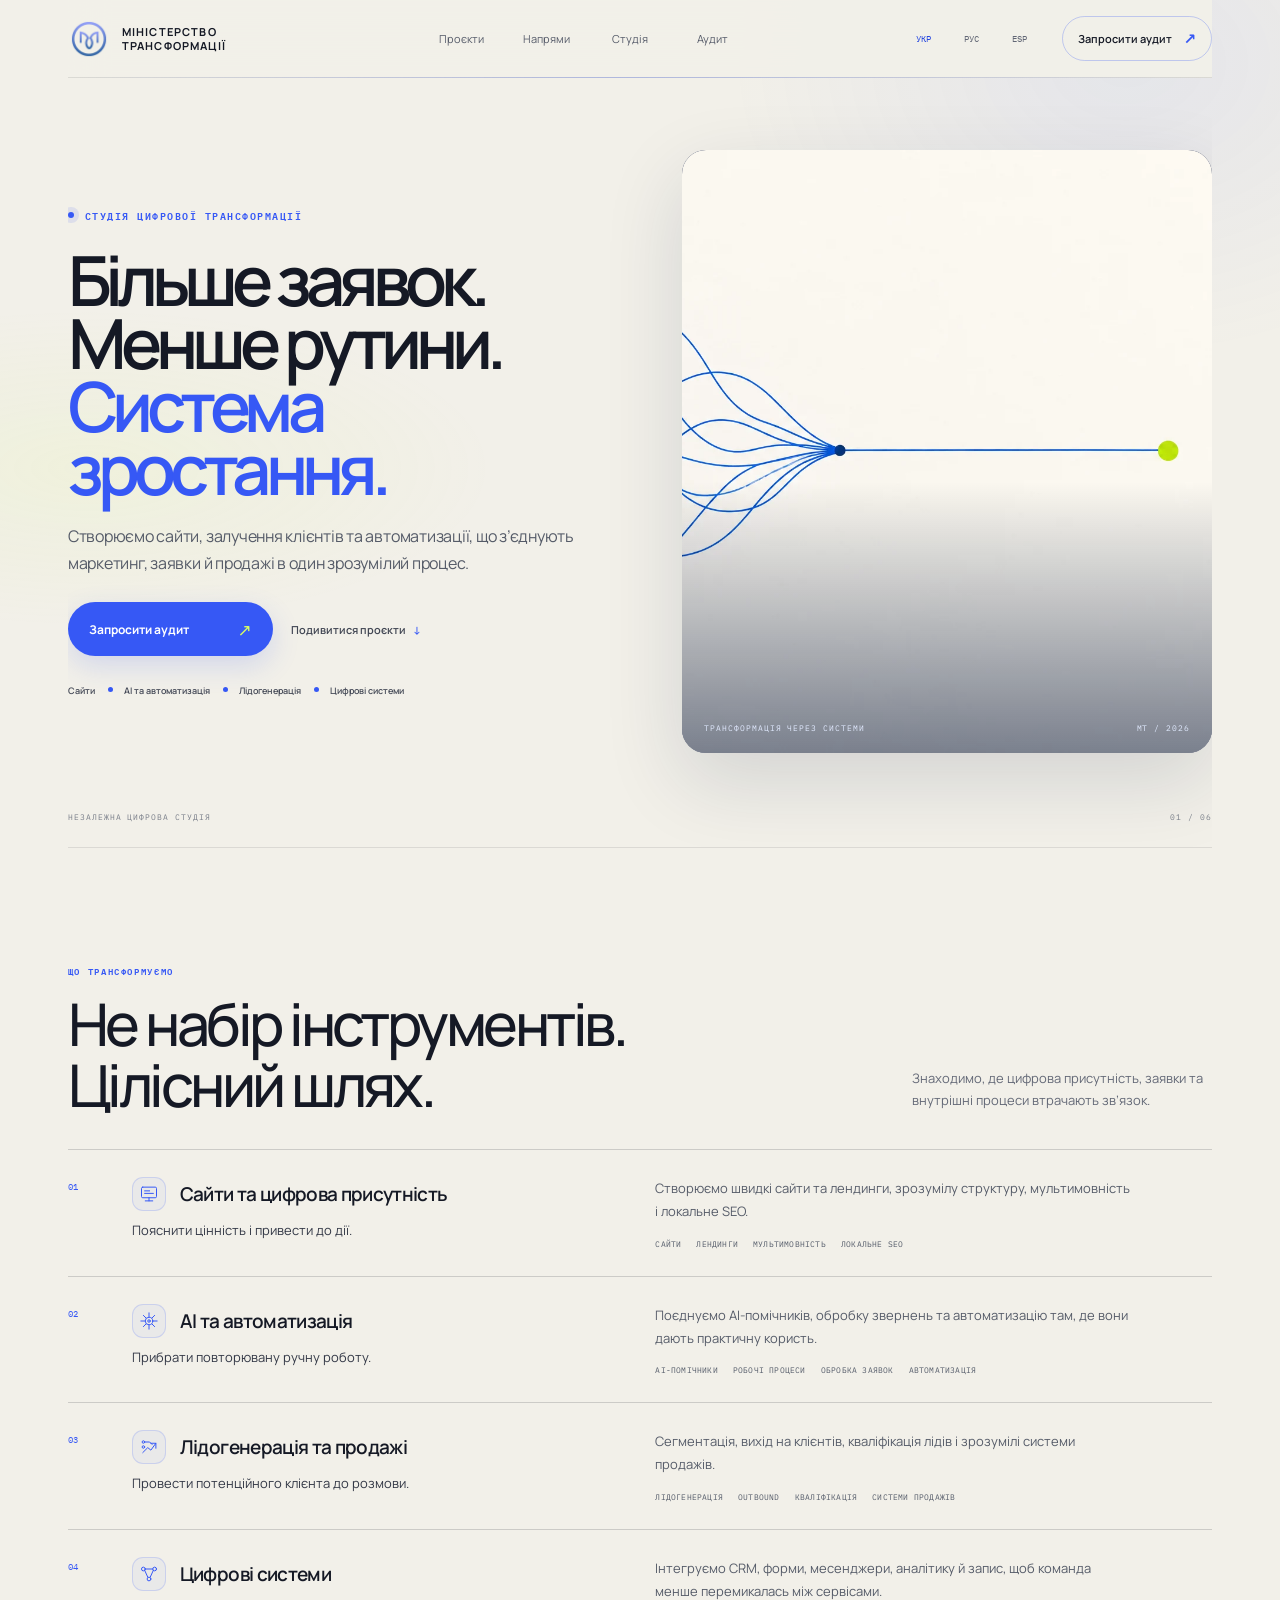
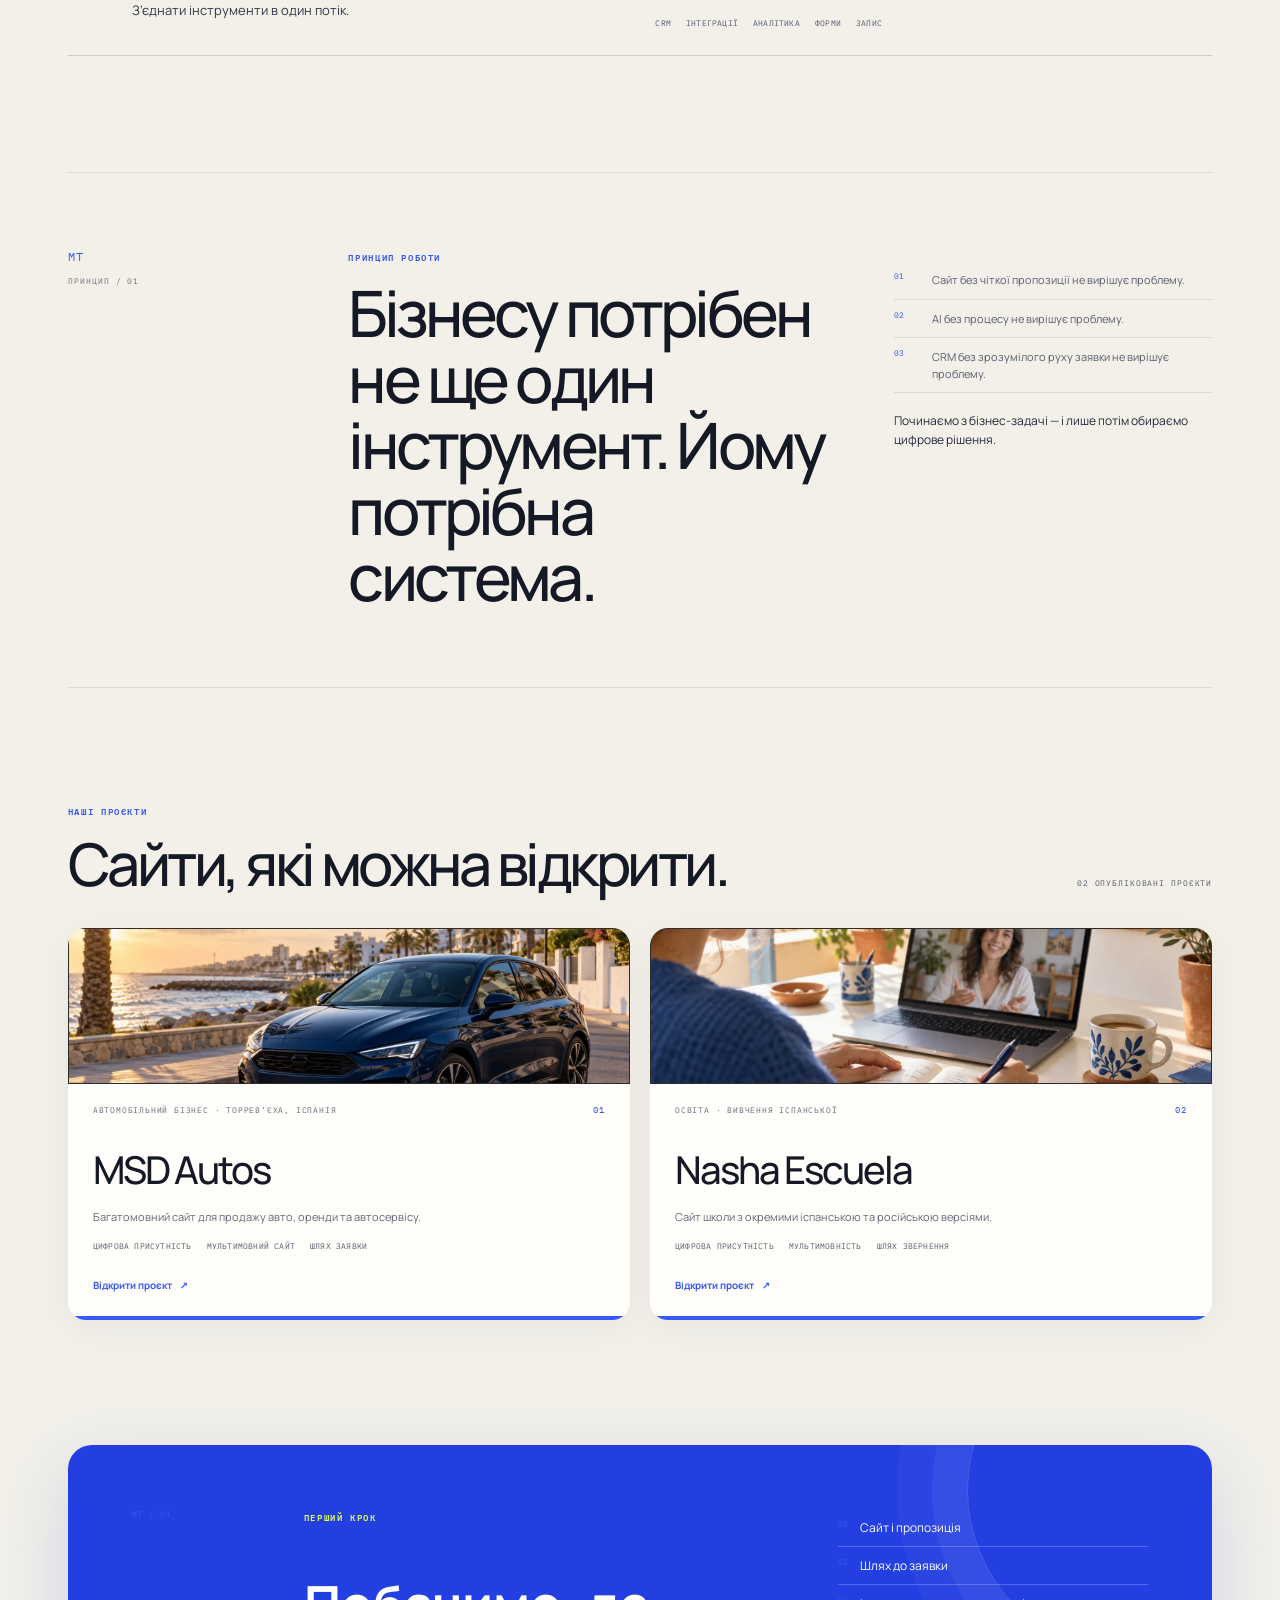
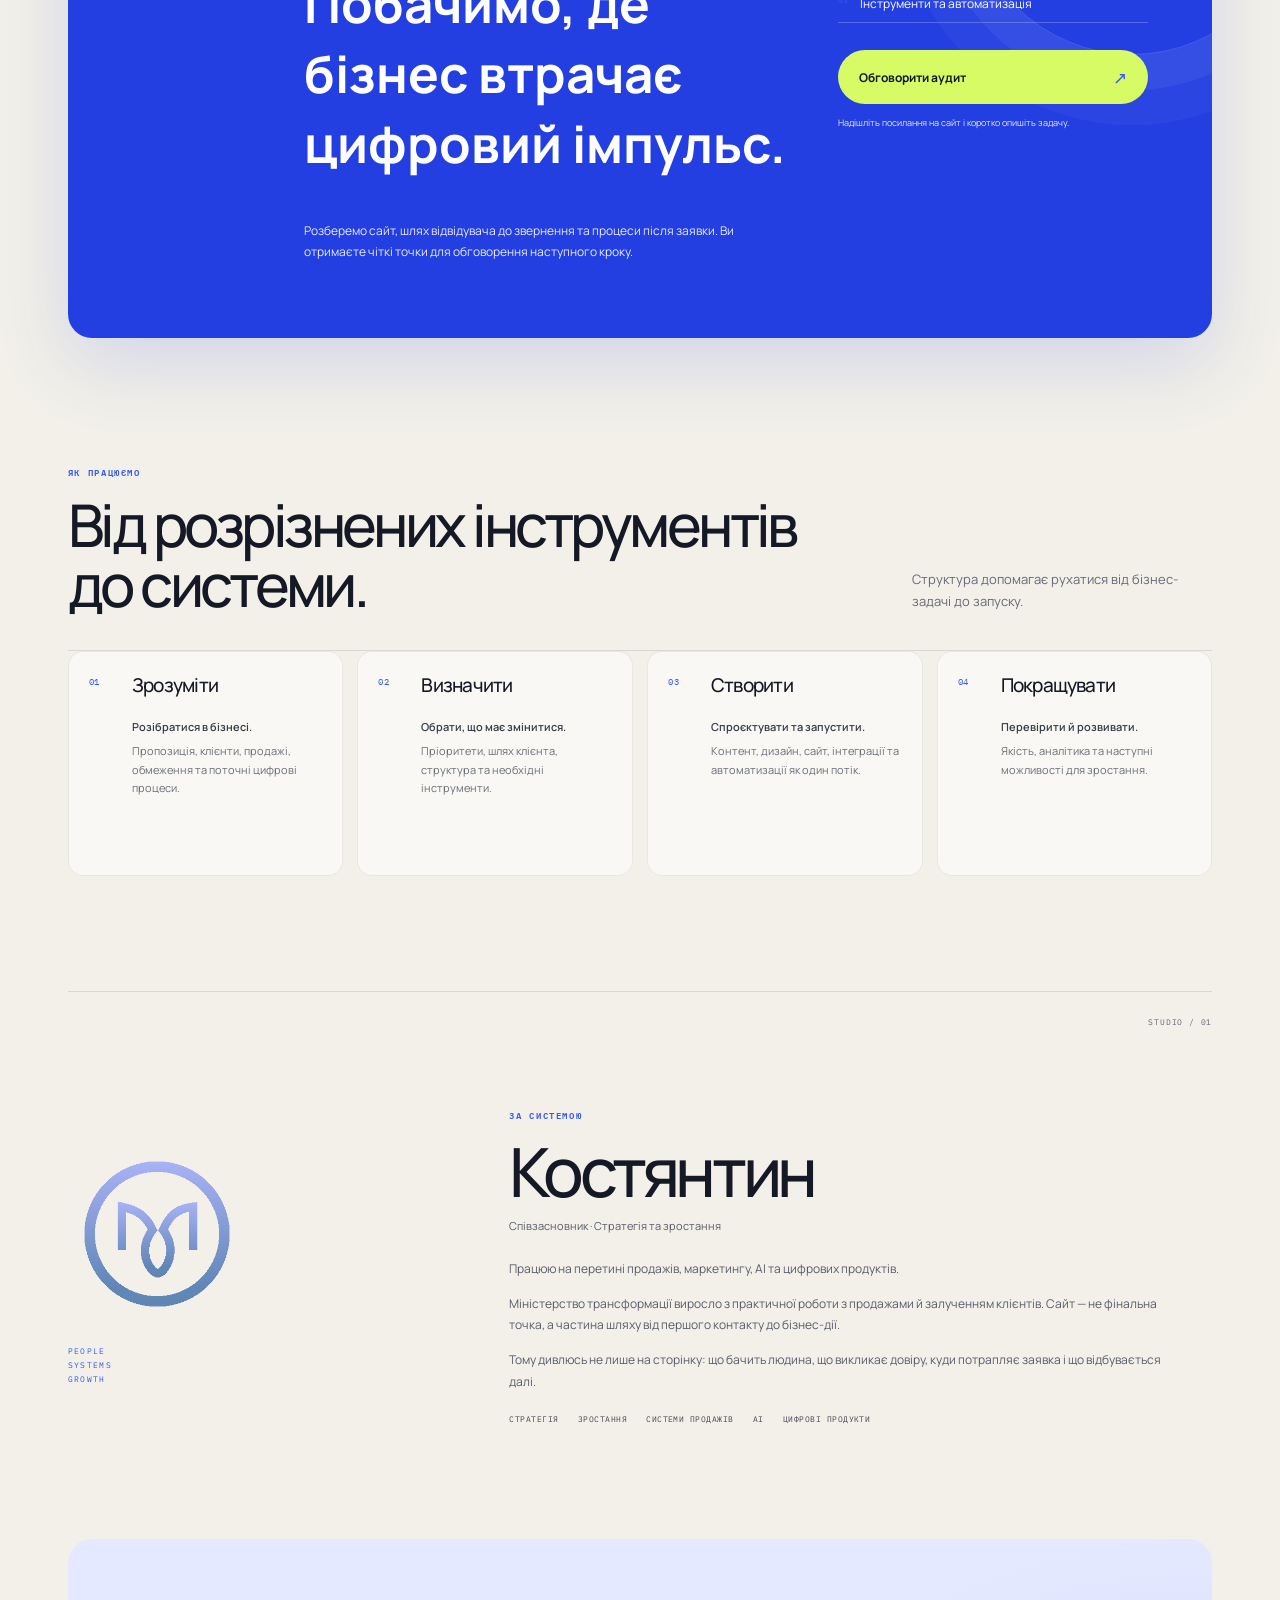
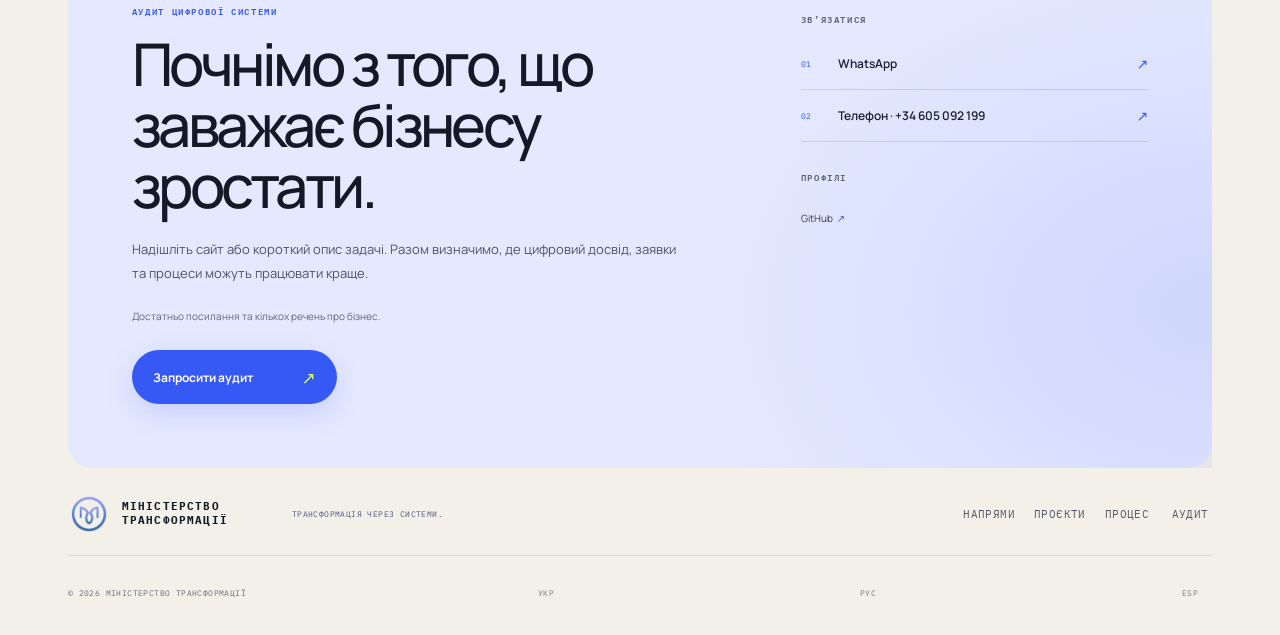
==== commit ae642ddf: "Bust stylesheet cache on all locales" ====
--- a/index.html
+++ b/index.html
@@ -1 +1 @@
-<!DOCTYPE html><html lang="uk" data-astro-cid-6ioknxwj><head><meta charset="UTF-8"><meta name="viewport" content="width=device-width, initial-scale=1"><meta name="theme-color" content="#090908"><meta name="description" content="Міністерство трансформації створює сайти, AI-автоматизацію, системи залучення клієнтів та інтеграції для бізнесу."><meta name="robots" content="index,follow"><title>Міністерство трансформації — студія цифрової трансформації</title><link rel="canonical" href="https://ministry-transformation.github.io/"><link rel="alternate" hreflang="uk" href="https://ministry-transformation.github.io/"><link rel="alternate" hreflang="ru" href="https://ministry-transformation.github.io/ru/"><link rel="alternate" hreflang="es" href="https://ministry-transformation.github.io/es/"><link rel="alternate" hreflang="x-default" href="https://ministry-transformation.github.io/"><link rel="icon" type="image/png" sizes="32x32" href="/mt-favicon-32.png"><meta property="og:type" content="website"><meta property="og:site_name" content="Міністерство трансформації"><meta property="og:title" content="Міністерство трансформації — СТУДІЯ ЦИФРОВОЇ ТРАНСФОРМАЦІЇ"><meta property="og:description" content="Міністерство трансформації створює сайти, AI-автоматизацію, системи залучення клієнтів та інтеграції для бізнесу."><meta property="og:url" content="https://ministry-transformation.github.io/"><meta property="og:image" content="https://ministry-transformation.github.io/mt-og-card.png"><meta name="twitter:card" content="summary_large_image"><meta name="twitter:image" content="https://ministry-transformation.github.io/mt-og-card.png"><link rel="preconnect" href="https://fonts.googleapis.com"><link rel="preconnect" href="https://fonts.gstatic.com" crossorigin="anonymous"><link href="https://fonts.googleapis.com/css2?family=IBM+Plex+Mono:wght@400;500&family=Manrope:wght@400;500;600;700&display=swap" rel="stylesheet"><script type="application/ld+json">{"@context":"https://schema.org","@type":"Organization","name":"Міністерство трансформації","description":"Міністерство трансформації створює сайти, AI-автоматизацію, системи залучення клієнтів та інтеграції для бізнесу.","url":"https://ministry-transformation.github.io/","logo":"https://ministry-transformation.github.io/mt-symbol.png"}</script><link rel="stylesheet" href="/ministry-landing.css"></head><body data-astro-cid-6ioknxwj><div class="site-shell" data-astro-cid-6ioknxwj><header class="site-header" data-astro-cid-6ioknxwj><a class="brand" href="/" aria-label="Міністерство трансформації — головна" data-astro-cid-uivuhh7y><img src="/mt-symbol.png" alt="" width="48" height="48" fetchpriority="high" data-astro-cid-uivuhh7y><span class="brand-name" data-astro-cid-uivuhh7y>Міністерство трансформації</span></a><nav class="primary-nav" aria-label="Основна навігація" data-astro-cid-6ioknxwj><a href="#work" data-astro-cid-6ioknxwj>Проєкти</a><a href="#services" data-astro-cid-6ioknxwj>Напрями</a><a href="#studio" data-astro-cid-6ioknxwj>Студія</a><a href="#contact" data-astro-cid-6ioknxwj>Аудит</a></nav><div class="header-tools" aria-label="Мова" data-astro-cid-6ioknxwj><nav class="language-switch" aria-label="Мова" data-astro-cid-6ioknxwj><a href="/" lang="uk" aria-current="page" data-astro-cid-6ioknxwj>УКР</a><a href="/ru/" lang="ru" data-astro-cid-6ioknxwj>РУС</a><a href="/es/" lang="es" data-astro-cid-6ioknxwj>ESP</a></nav><a class="header-cta" href="#contact" data-astro-cid-6ioknxwj>Запросити аудит <span aria-hidden="true" data-astro-cid-6ioknxwj>↗</span></a></div></header><main data-astro-cid-6ioknxwj><section class="hero" aria-labelledby="hero-title" data-astro-cid-6ioknxwj><div class="hero-copy" data-astro-cid-6ioknxwj><p class="eyebrow" data-astro-cid-6ioknxwj><span class="eyebrow-dot" aria-hidden="true" data-astro-cid-6ioknxwj></span>СТУДІЯ ЦИФРОВОЇ ТРАНСФОРМАЦІЇ</p><h1 id="hero-title" data-astro-cid-6ioknxwj><span data-astro-cid-6ioknxwj>Більше заявок.</span><span data-astro-cid-6ioknxwj>Менше рутини.</span><span data-astro-cid-6ioknxwj>Система зростання.</span></h1><p class="hero-description" data-astro-cid-6ioknxwj>Створюємо сайти, залучення клієнтів та автоматизації, що з’єднують маркетинг, заявки й продажі в один зрозумілий процес.</p><div class="hero-actions" data-astro-cid-6ioknxwj><a class="button button-primary" href="#contact" data-astro-cid-6ioknxwj><span data-astro-cid-6ioknxwj>Запросити аудит</span><span class="button-arrow" aria-hidden="true" data-astro-cid-6ioknxwj>↗</span></a><a class="text-link" href="#work" data-astro-cid-6ioknxwj>Подивитися проєкти <span aria-hidden="true" data-astro-cid-6ioknxwj>↓</span></a></div><ul class="capability-line" aria-label="Ключові напрями" data-astro-cid-6ioknxwj><li data-astro-cid-6ioknxwj>Сайти</li><li data-astro-cid-6ioknxwj>AI та автоматизація</li><li data-astro-cid-6ioknxwj>Лідогенерація</li><li data-astro-cid-6ioknxwj>Цифрові системи</li></ul></div><div class="hero-signature" aria-label="Трансформація через системи" data-astro-cid-6ioknxwj><img class="hero-artwork" src="/mt-hero-option-flow-v2.webp" alt="" fetchpriority="high" data-astro-cid-6ioknxwj><div class="signature-caption" data-astro-cid-6ioknxwj><span data-astro-cid-6ioknxwj>Трансформація через системи</span><span data-astro-cid-6ioknxwj>MT / 2026</span></div></div><div class="hero-index" aria-hidden="true" data-astro-cid-6ioknxwj><span data-astro-cid-6ioknxwj>Незалежна цифрова студія</span><span data-astro-cid-6ioknxwj>01 / 06</span></div></section><section class="section services-section" id="services" aria-labelledby="services-title" data-astro-cid-6ioknxwj><div class="section-heading" data-astro-cid-6ioknxwj><div data-astro-cid-6ioknxwj><p class="section-label" data-astro-cid-6ioknxwj>Що трансформуємо</p><h2 id="services-title" data-astro-cid-6ioknxwj>Не набір інструментів. Цілісний шлях.</h2></div><p class="section-intro" data-astro-cid-6ioknxwj>Знаходимо, де цифрова присутність, заявки та внутрішні процеси втрачають зв’язок.</p></div><div class="service-list" data-astro-cid-6ioknxwj><article class="service-row" data-reveal style="--reveal-delay:0ms" data-astro-cid-6ioknxwj><span class="row-number" data-astro-cid-6ioknxwj>01</span><div class="service-main" data-astro-cid-6ioknxwj><div class="service-titleline" data-astro-cid-6ioknxwj><span class="service-icon" aria-hidden="true" data-astro-cid-6ioknxwj><svg viewBox="0 0 32 32" fill="none" data-astro-cid-6ioknxwj><rect x="4" y="5" width="24" height="17" rx="2" data-astro-cid-6ioknxwj></rect><path d="M10 27h12M16 22v5M9 11h8M9 15h14" data-astro-cid-6ioknxwj></path></svg></span><h3 data-astro-cid-6ioknxwj>Сайти та цифрова присутність</h3></div><p class="service-statement" data-astro-cid-6ioknxwj>Пояснити цінність і привести до дії.</p></div><div class="service-detail" data-astro-cid-6ioknxwj><p data-astro-cid-6ioknxwj>Створюємо швидкі сайти та лендинги, зрозумілу структуру, мультимовність і локальне SEO.</p><ul class="tag-list" aria-label="Сайти та цифрова присутність — Ключові напрями" data-astro-cid-6ioknxwj><li data-astro-cid-6ioknxwj>Сайти</li><li data-astro-cid-6ioknxwj>Лендинги</li><li data-astro-cid-6ioknxwj>Мультимовність</li><li data-astro-cid-6ioknxwj>Локальне SEO</li></ul></div></article><article class="service-row" data-reveal style="--reveal-delay:80ms" data-astro-cid-6ioknxwj><span class="row-number" data-astro-cid-6ioknxwj>02</span><div class="service-main" data-astro-cid-6ioknxwj><div class="service-titleline" data-astro-cid-6ioknxwj><span class="service-icon" aria-hidden="true" data-astro-cid-6ioknxwj><svg viewBox="0 0 32 32" fill="none" data-astro-cid-6ioknxwj><path d="M16 3v6m0 14v6M3 16h6m14 0h6M7 7l4 4m10 10 4 4m0-18-4 4m-10 10-4 4" data-astro-cid-6ioknxwj></path><circle cx="16" cy="16" r="6" data-astro-cid-6ioknxwj></circle><circle cx="16" cy="16" r="2" data-astro-cid-6ioknxwj></circle></svg></span><h3 data-astro-cid-6ioknxwj>AI та автоматизація</h3></div><p class="service-statement" data-astro-cid-6ioknxwj>Прибрати повторювану ручну роботу.</p></div><div class="service-detail" data-astro-cid-6ioknxwj><p data-astro-cid-6ioknxwj>Поєднуємо AI-помічників, обробку звернень та автоматизацію там, де вони дають практичну користь.</p><ul class="tag-list" aria-label="AI та автоматизація — Ключові напрями" data-astro-cid-6ioknxwj><li data-astro-cid-6ioknxwj>AI-помічники</li><li data-astro-cid-6ioknxwj>Робочі процеси</li><li data-astro-cid-6ioknxwj>Обробка заявок</li><li data-astro-cid-6ioknxwj>Автоматизація</li></ul></div></article><article class="service-row" data-reveal style="--reveal-delay:160ms" data-astro-cid-6ioknxwj><span class="row-number" data-astro-cid-6ioknxwj>03</span><div class="service-main" data-astro-cid-6ioknxwj><div class="service-titleline" data-astro-cid-6ioknxwj><span class="service-icon" aria-hidden="true" data-astro-cid-6ioknxwj><svg viewBox="0 0 32 32" fill="none" data-astro-cid-6ioknxwj><path d="M6 25 14 17l5 4 8-11M19 10h8v8" data-astro-cid-6ioknxwj></path><circle cx="7" cy="8" r="2" data-astro-cid-6ioknxwj></circle><circle cx="7" cy="16" r="2" data-astro-cid-6ioknxwj></circle><path d="M9 8h8l4 4" data-astro-cid-6ioknxwj></path></svg></span><h3 data-astro-cid-6ioknxwj>Лідогенерація та продажі</h3></div><p class="service-statement" data-astro-cid-6ioknxwj>Провести потенційного клієнта до розмови.</p></div><div class="service-detail" data-astro-cid-6ioknxwj><p data-astro-cid-6ioknxwj>Сегментація, вихід на клієнтів, кваліфікація лідів і зрозумілі системи продажів.</p><ul class="tag-list" aria-label="Лідогенерація та продажі — Ключові напрями" data-astro-cid-6ioknxwj><li data-astro-cid-6ioknxwj>Лідогенерація</li><li data-astro-cid-6ioknxwj>Outbound</li><li data-astro-cid-6ioknxwj>Кваліфікація</li><li data-astro-cid-6ioknxwj>Системи продажів</li></ul></div></article><article class="service-row" data-reveal style="--reveal-delay:240ms" data-astro-cid-6ioknxwj><span class="row-number" data-astro-cid-6ioknxwj>04</span><div class="service-main" data-astro-cid-6ioknxwj><div class="service-titleline" data-astro-cid-6ioknxwj><span class="service-icon" aria-hidden="true" data-astro-cid-6ioknxwj><svg viewBox="0 0 32 32" fill="none" data-astro-cid-6ioknxwj><circle cx="7" cy="8" r="3" data-astro-cid-6ioknxwj></circle><circle cx="25" cy="8" r="3" data-astro-cid-6ioknxwj></circle><circle cx="16" cy="24" r="3" data-astro-cid-6ioknxwj></circle><path d="M10 8h12M9 10l5 11m9-11-5 11" data-astro-cid-6ioknxwj></path></svg></span><h3 data-astro-cid-6ioknxwj>Цифрові системи</h3></div><p class="service-statement" data-astro-cid-6ioknxwj>З’єднати інструменти в один потік.</p></div><div class="service-detail" data-astro-cid-6ioknxwj><p data-astro-cid-6ioknxwj>Інтегруємо CRM, форми, месенджери, аналітику й запис, щоб команда менше перемикалась між сервісами.</p><ul class="tag-list" aria-label="Цифрові системи — Ключові напрями" data-astro-cid-6ioknxwj><li data-astro-cid-6ioknxwj>CRM</li><li data-astro-cid-6ioknxwj>Інтеграції</li><li data-astro-cid-6ioknxwj>Аналітика</li><li data-astro-cid-6ioknxwj>Форми</li><li data-astro-cid-6ioknxwj>Запис</li></ul></div></article></div></section><section class="statement-section" aria-labelledby="statement-title" data-astro-cid-6ioknxwj><div class="statement-marker" data-astro-cid-6ioknxwj><span data-astro-cid-6ioknxwj>MT</span><span data-astro-cid-6ioknxwj>Принцип / 01</span></div><div class="statement-copy" data-astro-cid-6ioknxwj><p class="section-label" data-astro-cid-6ioknxwj>Принцип роботи</p><h2 id="statement-title" data-astro-cid-6ioknxwj>Бізнесу потрібен не ще один інструмент. Йому потрібна система.</h2></div><div class="statement-detail" data-astro-cid-6ioknxwj><ul data-astro-cid-6ioknxwj><li data-astro-cid-6ioknxwj><span data-astro-cid-6ioknxwj>01</span>Сайт без чіткої пропозиції не вирішує проблему.</li><li data-astro-cid-6ioknxwj><span data-astro-cid-6ioknxwj>02</span>AI без процесу не вирішує проблему.</li><li data-astro-cid-6ioknxwj><span data-astro-cid-6ioknxwj>03</span>CRM без зрозумілого руху заявки не вирішує проблему.</li></ul><p data-astro-cid-6ioknxwj>Починаємо з бізнес-задачі — і лише потім обираємо цифрове рішення.</p></div></section><section class="section work-section" id="work" aria-labelledby="work-title" data-astro-cid-6ioknxwj><div class="section-heading" data-astro-cid-6ioknxwj><div data-astro-cid-6ioknxwj><p class="section-label" data-astro-cid-6ioknxwj>Наші проєкти</p><h2 id="work-title" data-astro-cid-6ioknxwj>Сайти, які можна відкрити.</h2></div><span class="work-count" data-astro-cid-6ioknxwj>02 опубліковані проєкти</span></div><div class="project-grid" data-astro-cid-6ioknxwj><article class="project-card" data-reveal style="--reveal-delay:0ms" data-astro-cid-6ioknxwj><div class="project-image" aria-hidden="true" data-astro-cid-6ioknxwj><img src="/mt-project-msd-autos.webp" alt="" loading="lazy" decoding="async" data-astro-cid-6ioknxwj></div><div class="project-overline" data-astro-cid-6ioknxwj><p class="project-category" data-astro-cid-6ioknxwj>Автомобільний бізнес · Торрев’єха, Іспанія</p><span class="project-index" data-astro-cid-6ioknxwj>01</span></div><h3 data-astro-cid-6ioknxwj>MSD Autos</h3><p data-astro-cid-6ioknxwj>Багатомовний сайт для продажу авто, оренди та автосервісу.</p><ul class="tag-list" aria-label="MSD Autos — Напрями роботи" data-astro-cid-6ioknxwj><li data-astro-cid-6ioknxwj>Цифрова присутність</li><li data-astro-cid-6ioknxwj>Мультимовний сайт</li><li data-astro-cid-6ioknxwj>Шлях заявки</li></ul><a href="https://ministry-transformation.github.io/msd-autos/" target="_blank" rel="noreferrer" data-astro-cid-6ioknxwj>Відкрити проєкт <span aria-hidden="true" data-astro-cid-6ioknxwj>↗</span></a></article><article class="project-card" data-reveal style="--reveal-delay:100ms" data-astro-cid-6ioknxwj><div class="project-image" aria-hidden="true" data-astro-cid-6ioknxwj><img src="/mt-project-nasha-escuela.webp" alt="" loading="lazy" decoding="async" data-astro-cid-6ioknxwj></div><div class="project-overline" data-astro-cid-6ioknxwj><p class="project-category" data-astro-cid-6ioknxwj>Освіта · Вивчення іспанської</p><span class="project-index" data-astro-cid-6ioknxwj>02</span></div><h3 data-astro-cid-6ioknxwj>Nasha Escuela</h3><p data-astro-cid-6ioknxwj>Сайт школи з окремими іспанською та російською версіями.</p><ul class="tag-list" aria-label="Nasha Escuela — Напрями роботи" data-astro-cid-6ioknxwj><li data-astro-cid-6ioknxwj>Цифрова присутність</li><li data-astro-cid-6ioknxwj>Мультимовність</li><li data-astro-cid-6ioknxwj>Шлях звернення</li></ul><a href="https://ministry-transformation.github.io/nashaescuela/es/" target="_blank" rel="noreferrer" data-astro-cid-6ioknxwj>Відкрити проєкт <span aria-hidden="true" data-astro-cid-6ioknxwj>↗</span></a></article></div></section><section class="audit-band" data-reveal aria-labelledby="audit-title" data-astro-cid-6ioknxwj><div class="audit-index" data-astro-cid-6ioknxwj><span data-astro-cid-6ioknxwj>MT / 01</span></div><div class="audit-main" data-astro-cid-6ioknxwj><p class="section-label" data-astro-cid-6ioknxwj>Перший крок</p><h2 id="audit-title" data-astro-cid-6ioknxwj>Побачимо, де бізнес втрачає цифровий імпульс.</h2><p data-astro-cid-6ioknxwj>Розберемо сайт, шлях відвідувача до звернення та процеси після заявки. Ви отримаєте чіткі точки для обговорення наступного кроку.</p></div><div class="audit-action" data-astro-cid-6ioknxwj><ul data-astro-cid-6ioknxwj><li data-astro-cid-6ioknxwj><span data-astro-cid-6ioknxwj>01</span>Сайт і пропозиція</li><li data-astro-cid-6ioknxwj><span data-astro-cid-6ioknxwj>02</span>Шлях до заявки</li><li data-astro-cid-6ioknxwj><span data-astro-cid-6ioknxwj>03</span>Інструменти та автоматизація</li></ul><a class="button button-primary" href="#contact" data-astro-cid-6ioknxwj><span data-astro-cid-6ioknxwj>Обговорити аудит</span><span class="button-arrow" aria-hidden="true" data-astro-cid-6ioknxwj>↗</span></a><small data-astro-cid-6ioknxwj>Надішліть посилання на сайт і коротко опишіть задачу.</small></div></section><section class="section process-section" id="process" aria-labelledby="process-title" data-astro-cid-6ioknxwj><div class="section-heading" data-astro-cid-6ioknxwj><div data-astro-cid-6ioknxwj><p class="section-label" data-astro-cid-6ioknxwj>Як працюємо</p><h2 id="process-title" data-astro-cid-6ioknxwj>Від розрізнених інструментів до системи.</h2></div><p class="section-intro" data-astro-cid-6ioknxwj>Структура допомагає рухатися від бізнес-задачі до запуску.</p></div><ol class="process-list" data-astro-cid-6ioknxwj><li data-reveal style="--reveal-delay:0ms" data-astro-cid-6ioknxwj><span class="step-number" data-astro-cid-6ioknxwj>01</span><div data-astro-cid-6ioknxwj><h3 data-astro-cid-6ioknxwj>Зрозуміти</h3><strong data-astro-cid-6ioknxwj>Розібратися в бізнесі.</strong><p data-astro-cid-6ioknxwj>Пропозиція, клієнти, продажі, обмеження та поточні цифрові процеси.</p></div></li><li data-reveal style="--reveal-delay:90ms" data-astro-cid-6ioknxwj><span class="step-number" data-astro-cid-6ioknxwj>02</span><div data-astro-cid-6ioknxwj><h3 data-astro-cid-6ioknxwj>Визначити</h3><strong data-astro-cid-6ioknxwj>Обрати, що має змінитися.</strong><p data-astro-cid-6ioknxwj>Пріоритети, шлях клієнта, структура та необхідні інструменти.</p></div></li><li data-reveal style="--reveal-delay:180ms" data-astro-cid-6ioknxwj><span class="step-number" data-astro-cid-6ioknxwj>03</span><div data-astro-cid-6ioknxwj><h3 data-astro-cid-6ioknxwj>Створити</h3><strong data-astro-cid-6ioknxwj>Спроєктувати та запустити.</strong><p data-astro-cid-6ioknxwj>Контент, дизайн, сайт, інтеграції та автоматизації як один потік.</p></div></li><li data-reveal style="--reveal-delay:270ms" data-astro-cid-6ioknxwj><span class="step-number" data-astro-cid-6ioknxwj>04</span><div data-astro-cid-6ioknxwj><h3 data-astro-cid-6ioknxwj>Покращувати</h3><strong data-astro-cid-6ioknxwj>Перевірити й розвивати.</strong><p data-astro-cid-6ioknxwj>Якість, аналітика та наступні можливості для зростання.</p></div></li></ol></section><section class="section studio-section" id="studio" aria-labelledby="studio-title" data-reveal data-astro-cid-6ioknxwj><div class="studio-mark" data-astro-cid-6ioknxwj><img src="/mt-symbol.png" alt="" width="180" height="180" loading="lazy" data-astro-cid-6ioknxwj><span data-astro-cid-6ioknxwj>People<br data-astro-cid-6ioknxwj>Systems<br data-astro-cid-6ioknxwj>Growth</span></div><div class="studio-copy" data-astro-cid-6ioknxwj><p class="section-label" data-astro-cid-6ioknxwj>За системою</p><h2 id="studio-title" data-astro-cid-6ioknxwj>Костянтин</h2><p class="founder-role" data-astro-cid-6ioknxwj>Співзасновник · Стратегія та зростання</p><p class="founder-paragraph" data-astro-cid-6ioknxwj>Працюю на перетині продажів, маркетингу, AI та цифрових продуктів.</p><p class="founder-paragraph" data-astro-cid-6ioknxwj>Міністерство трансформації виросло з практичної роботи з продажами й залученням клієнтів. Сайт — не фінальна точка, а частина шляху від першого контакту до бізнес-дії.</p><p class="founder-paragraph" data-astro-cid-6ioknxwj>Тому дивлюсь не лише на сторінку: що бачить людина, що викликає довіру, куди потрапляє заявка і що відбувається далі.</p><ul class="focus-list" aria-label="Сфери експертизи" data-astro-cid-6ioknxwj><li data-astro-cid-6ioknxwj>Стратегія</li><li data-astro-cid-6ioknxwj>Зростання</li><li data-astro-cid-6ioknxwj>Системи продажів</li><li data-astro-cid-6ioknxwj>AI</li><li data-astro-cid-6ioknxwj>Цифрові продукти</li></ul></div><span class="studio-index" aria-hidden="true" data-astro-cid-6ioknxwj>STUDIO / 01</span></section><section class="contact-section" id="contact" aria-labelledby="contact-title" data-reveal data-astro-cid-6ioknxwj><div class="contact-copy" data-astro-cid-6ioknxwj><p class="section-label" data-astro-cid-6ioknxwj>Аудит цифрової системи</p><h2 id="contact-title" data-astro-cid-6ioknxwj>Почнімо з того, що заважає бізнесу зростати.</h2><p data-astro-cid-6ioknxwj>Надішліть сайт або короткий опис задачі. Разом визначимо, де цифровий досвід, заявки та процеси можуть працювати краще.</p><p class="contact-microcopy" data-astro-cid-6ioknxwj>Достатньо посилання та кількох речень про бізнес.</p><a class="button button-primary" href="https://wa.me/380991899991" data-astro-cid-6ioknxwj><span data-astro-cid-6ioknxwj>Запросити аудит</span><span class="button-arrow" aria-hidden="true" data-astro-cid-6ioknxwj>↗</span></a></div><div class="contact-details" data-astro-cid-6ioknxwj><div class="contact-group" data-astro-cid-6ioknxwj><p class="section-label" data-astro-cid-6ioknxwj>Зв’язатися</p><ul class="contact-list" data-astro-cid-6ioknxwj><li data-astro-cid-6ioknxwj><span data-astro-cid-6ioknxwj>01</span><a href="https://wa.me/380991899991" target="_blank" rel="noreferrer" aria-label="WhatsApp" data-astro-cid-6ioknxwj><span data-astro-cid-6ioknxwj>WhatsApp</span><b aria-hidden="true" data-astro-cid-6ioknxwj>↗</b></a></li><li data-astro-cid-6ioknxwj><span data-astro-cid-6ioknxwj>02</span><a href="tel:+34605092199" aria-label="Телефон: +34 605 092 199" data-astro-cid-6ioknxwj><span data-astro-cid-6ioknxwj>Телефон<span class="contact-value" data-astro-cid-6ioknxwj> · +34 605 092 199</span></span><b aria-hidden="true" data-astro-cid-6ioknxwj>↗</b></a></li></ul></div><div class="social-group" data-astro-cid-6ioknxwj><p class="section-label" data-astro-cid-6ioknxwj>Профілі</p><nav class="social-links" aria-label="Соціальні профілі" data-astro-cid-6ioknxwj><a href="https://github.com/Ministry-transformation" target="_blank" rel="noreferrer" data-astro-cid-6ioknxwj>GitHub<span aria-hidden="true" data-astro-cid-6ioknxwj>↗</span></a></nav></div></div></section></main><footer class="site-footer" data-astro-cid-6ioknxwj><div class="footer-brand" data-astro-cid-6ioknxwj><a class="brand" href="/" aria-label="Міністерство трансформації — головна" data-astro-cid-uivuhh7y><img src="/mt-symbol.png" alt="" width="48" height="48" fetchpriority="high" data-astro-cid-uivuhh7y><span class="brand-name" data-astro-cid-uivuhh7y>Міністерство трансформації</span></a><p data-astro-cid-6ioknxwj>Трансформація через системи.</p></div><nav class="footer-links" aria-label="Основна навігація" data-astro-cid-6ioknxwj><a href="#services" data-astro-cid-6ioknxwj>Напрями</a><a href="#work" data-astro-cid-6ioknxwj>Проєкти</a><a href="#process" data-astro-cid-6ioknxwj>Процес</a><a href="#contact" data-astro-cid-6ioknxwj>Аудит</a></nav><div class="footer-meta" data-astro-cid-6ioknxwj><span data-astro-cid-6ioknxwj>© 2026 Міністерство трансформації</span><a href="/" data-astro-cid-6ioknxwj>УКР</a><a href="/ru/" data-astro-cid-6ioknxwj>РУС</a><a href="/es/" data-astro-cid-6ioknxwj>ESP</a></div></footer></div><script type="module">if(!window.matchMedia(`(prefers-reduced-motion: reduce)`).matches&&`IntersectionObserver`in window){document.documentElement.classList.add(`has-reveal`);let e=new IntersectionObserver((e,t)=>e.forEach(e=>{e.isIntersecting&&(e.target.classList.add(`is-visible`),t.unobserve(e.target))}),{threshold:.12,rootMargin:`0px 0px -32px 0px`});document.querySelectorAll(`[data-reveal]`).forEach(t=>e.observe(t))}</script></body></html>+<!DOCTYPE html><html lang="uk" data-astro-cid-6ioknxwj><head><meta charset="UTF-8"><meta name="viewport" content="width=device-width, initial-scale=1"><meta name="theme-color" content="#090908"><meta name="description" content="Міністерство трансформації створює сайти, AI-автоматизацію, системи залучення клієнтів та інтеграції для бізнесу."><meta name="robots" content="index,follow"><title>Міністерство трансформації — студія цифрової трансформації</title><link rel="canonical" href="https://ministry-transformation.github.io/"><link rel="alternate" hreflang="uk" href="https://ministry-transformation.github.io/"><link rel="alternate" hreflang="ru" href="https://ministry-transformation.github.io/ru/"><link rel="alternate" hreflang="es" href="https://ministry-transformation.github.io/es/"><link rel="alternate" hreflang="x-default" href="https://ministry-transformation.github.io/"><link rel="icon" type="image/png" sizes="32x32" href="/mt-favicon-32.png"><meta property="og:type" content="website"><meta property="og:site_name" content="Міністерство трансформації"><meta property="og:title" content="Міністерство трансформації — СТУДІЯ ЦИФРОВОЇ ТРАНСФОРМАЦІЇ"><meta property="og:description" content="Міністерство трансформації створює сайти, AI-автоматизацію, системи залучення клієнтів та інтеграції для бізнесу."><meta property="og:url" content="https://ministry-transformation.github.io/"><meta property="og:image" content="https://ministry-transformation.github.io/mt-og-card.png"><meta name="twitter:card" content="summary_large_image"><meta name="twitter:image" content="https://ministry-transformation.github.io/mt-og-card.png"><link rel="preconnect" href="https://fonts.googleapis.com"><link rel="preconnect" href="https://fonts.gstatic.com" crossorigin="anonymous"><link href="https://fonts.googleapis.com/css2?family=IBM+Plex+Mono:wght@400;500&family=Manrope:wght@400;500;600;700&display=swap" rel="stylesheet"><script type="application/ld+json">{"@context":"https://schema.org","@type":"Organization","name":"Міністерство трансформації","description":"Міністерство трансформації створює сайти, AI-автоматизацію, системи залучення клієнтів та інтеграції для бізнесу.","url":"https://ministry-transformation.github.io/","logo":"https://ministry-transformation.github.io/mt-symbol.png"}</script><link rel="stylesheet" href="/ministry-landing.css?v=066daa6"></head><body data-astro-cid-6ioknxwj><div class="site-shell" data-astro-cid-6ioknxwj><header class="site-header" data-astro-cid-6ioknxwj><a class="brand" href="/" aria-label="Міністерство трансформації — головна" data-astro-cid-uivuhh7y><img src="/mt-symbol.png" alt="" width="48" height="48" fetchpriority="high" data-astro-cid-uivuhh7y><span class="brand-name" data-astro-cid-uivuhh7y>Міністерство трансформації</span></a><nav class="primary-nav" aria-label="Основна навігація" data-astro-cid-6ioknxwj><a href="#work" data-astro-cid-6ioknxwj>Проєкти</a><a href="#services" data-astro-cid-6ioknxwj>Напрями</a><a href="#studio" data-astro-cid-6ioknxwj>Студія</a><a href="#contact" data-astro-cid-6ioknxwj>Аудит</a></nav><div class="header-tools" aria-label="Мова" data-astro-cid-6ioknxwj><nav class="language-switch" aria-label="Мова" data-astro-cid-6ioknxwj><a href="/" lang="uk" aria-current="page" data-astro-cid-6ioknxwj>УКР</a><a href="/ru/" lang="ru" data-astro-cid-6ioknxwj>РУС</a><a href="/es/" lang="es" data-astro-cid-6ioknxwj>ESP</a></nav><a class="header-cta" href="#contact" data-astro-cid-6ioknxwj>Запросити аудит <span aria-hidden="true" data-astro-cid-6ioknxwj>↗</span></a></div></header><main data-astro-cid-6ioknxwj><section class="hero" aria-labelledby="hero-title" data-astro-cid-6ioknxwj><div class="hero-copy" data-astro-cid-6ioknxwj><p class="eyebrow" data-astro-cid-6ioknxwj><span class="eyebrow-dot" aria-hidden="true" data-astro-cid-6ioknxwj></span>СТУДІЯ ЦИФРОВОЇ ТРАНСФОРМАЦІЇ</p><h1 id="hero-title" data-astro-cid-6ioknxwj><span data-astro-cid-6ioknxwj>Більше заявок.</span><span data-astro-cid-6ioknxwj>Менше рутини.</span><span data-astro-cid-6ioknxwj>Система зростання.</span></h1><p class="hero-description" data-astro-cid-6ioknxwj>Створюємо сайти, залучення клієнтів та автоматизації, що з’єднують маркетинг, заявки й продажі в один зрозумілий процес.</p><div class="hero-actions" data-astro-cid-6ioknxwj><a class="button button-primary" href="#contact" data-astro-cid-6ioknxwj><span data-astro-cid-6ioknxwj>Запросити аудит</span><span class="button-arrow" aria-hidden="true" data-astro-cid-6ioknxwj>↗</span></a><a class="text-link" href="#work" data-astro-cid-6ioknxwj>Подивитися проєкти <span aria-hidden="true" data-astro-cid-6ioknxwj>↓</span></a></div><ul class="capability-line" aria-label="Ключові напрями" data-astro-cid-6ioknxwj><li data-astro-cid-6ioknxwj>Сайти</li><li data-astro-cid-6ioknxwj>AI та автоматизація</li><li data-astro-cid-6ioknxwj>Лідогенерація</li><li data-astro-cid-6ioknxwj>Цифрові системи</li></ul></div><div class="hero-signature" aria-label="Трансформація через системи" data-astro-cid-6ioknxwj><img class="hero-artwork" src="/mt-hero-option-flow-v2.webp" alt="" fetchpriority="high" data-astro-cid-6ioknxwj><div class="signature-caption" data-astro-cid-6ioknxwj><span data-astro-cid-6ioknxwj>Трансформація через системи</span><span data-astro-cid-6ioknxwj>MT / 2026</span></div></div><div class="hero-index" aria-hidden="true" data-astro-cid-6ioknxwj><span data-astro-cid-6ioknxwj>Незалежна цифрова студія</span><span data-astro-cid-6ioknxwj>01 / 06</span></div></section><section class="section services-section" id="services" aria-labelledby="services-title" data-astro-cid-6ioknxwj><div class="section-heading" data-astro-cid-6ioknxwj><div data-astro-cid-6ioknxwj><p class="section-label" data-astro-cid-6ioknxwj>Що трансформуємо</p><h2 id="services-title" data-astro-cid-6ioknxwj>Не набір інструментів. Цілісний шлях.</h2></div><p class="section-intro" data-astro-cid-6ioknxwj>Знаходимо, де цифрова присутність, заявки та внутрішні процеси втрачають зв’язок.</p></div><div class="service-list" data-astro-cid-6ioknxwj><article class="service-row" data-reveal style="--reveal-delay:0ms" data-astro-cid-6ioknxwj><span class="row-number" data-astro-cid-6ioknxwj>01</span><div class="service-main" data-astro-cid-6ioknxwj><div class="service-titleline" data-astro-cid-6ioknxwj><span class="service-icon" aria-hidden="true" data-astro-cid-6ioknxwj><svg viewBox="0 0 32 32" fill="none" data-astro-cid-6ioknxwj><rect x="4" y="5" width="24" height="17" rx="2" data-astro-cid-6ioknxwj></rect><path d="M10 27h12M16 22v5M9 11h8M9 15h14" data-astro-cid-6ioknxwj></path></svg></span><h3 data-astro-cid-6ioknxwj>Сайти та цифрова присутність</h3></div><p class="service-statement" data-astro-cid-6ioknxwj>Пояснити цінність і привести до дії.</p></div><div class="service-detail" data-astro-cid-6ioknxwj><p data-astro-cid-6ioknxwj>Створюємо швидкі сайти та лендинги, зрозумілу структуру, мультимовність і локальне SEO.</p><ul class="tag-list" aria-label="Сайти та цифрова присутність — Ключові напрями" data-astro-cid-6ioknxwj><li data-astro-cid-6ioknxwj>Сайти</li><li data-astro-cid-6ioknxwj>Лендинги</li><li data-astro-cid-6ioknxwj>Мультимовність</li><li data-astro-cid-6ioknxwj>Локальне SEO</li></ul></div></article><article class="service-row" data-reveal style="--reveal-delay:80ms" data-astro-cid-6ioknxwj><span class="row-number" data-astro-cid-6ioknxwj>02</span><div class="service-main" data-astro-cid-6ioknxwj><div class="service-titleline" data-astro-cid-6ioknxwj><span class="service-icon" aria-hidden="true" data-astro-cid-6ioknxwj><svg viewBox="0 0 32 32" fill="none" data-astro-cid-6ioknxwj><path d="M16 3v6m0 14v6M3 16h6m14 0h6M7 7l4 4m10 10 4 4m0-18-4 4m-10 10-4 4" data-astro-cid-6ioknxwj></path><circle cx="16" cy="16" r="6" data-astro-cid-6ioknxwj></circle><circle cx="16" cy="16" r="2" data-astro-cid-6ioknxwj></circle></svg></span><h3 data-astro-cid-6ioknxwj>AI та автоматизація</h3></div><p class="service-statement" data-astro-cid-6ioknxwj>Прибрати повторювану ручну роботу.</p></div><div class="service-detail" data-astro-cid-6ioknxwj><p data-astro-cid-6ioknxwj>Поєднуємо AI-помічників, обробку звернень та автоматизацію там, де вони дають практичну користь.</p><ul class="tag-list" aria-label="AI та автоматизація — Ключові напрями" data-astro-cid-6ioknxwj><li data-astro-cid-6ioknxwj>AI-помічники</li><li data-astro-cid-6ioknxwj>Робочі процеси</li><li data-astro-cid-6ioknxwj>Обробка заявок</li><li data-astro-cid-6ioknxwj>Автоматизація</li></ul></div></article><article class="service-row" data-reveal style="--reveal-delay:160ms" data-astro-cid-6ioknxwj><span class="row-number" data-astro-cid-6ioknxwj>03</span><div class="service-main" data-astro-cid-6ioknxwj><div class="service-titleline" data-astro-cid-6ioknxwj><span class="service-icon" aria-hidden="true" data-astro-cid-6ioknxwj><svg viewBox="0 0 32 32" fill="none" data-astro-cid-6ioknxwj><path d="M6 25 14 17l5 4 8-11M19 10h8v8" data-astro-cid-6ioknxwj></path><circle cx="7" cy="8" r="2" data-astro-cid-6ioknxwj></circle><circle cx="7" cy="16" r="2" data-astro-cid-6ioknxwj></circle><path d="M9 8h8l4 4" data-astro-cid-6ioknxwj></path></svg></span><h3 data-astro-cid-6ioknxwj>Лідогенерація та продажі</h3></div><p class="service-statement" data-astro-cid-6ioknxwj>Провести потенційного клієнта до розмови.</p></div><div class="service-detail" data-astro-cid-6ioknxwj><p data-astro-cid-6ioknxwj>Сегментація, вихід на клієнтів, кваліфікація лідів і зрозумілі системи продажів.</p><ul class="tag-list" aria-label="Лідогенерація та продажі — Ключові напрями" data-astro-cid-6ioknxwj><li data-astro-cid-6ioknxwj>Лідогенерація</li><li data-astro-cid-6ioknxwj>Outbound</li><li data-astro-cid-6ioknxwj>Кваліфікація</li><li data-astro-cid-6ioknxwj>Системи продажів</li></ul></div></article><article class="service-row" data-reveal style="--reveal-delay:240ms" data-astro-cid-6ioknxwj><span class="row-number" data-astro-cid-6ioknxwj>04</span><div class="service-main" data-astro-cid-6ioknxwj><div class="service-titleline" data-astro-cid-6ioknxwj><span class="service-icon" aria-hidden="true" data-astro-cid-6ioknxwj><svg viewBox="0 0 32 32" fill="none" data-astro-cid-6ioknxwj><circle cx="7" cy="8" r="3" data-astro-cid-6ioknxwj></circle><circle cx="25" cy="8" r="3" data-astro-cid-6ioknxwj></circle><circle cx="16" cy="24" r="3" data-astro-cid-6ioknxwj></circle><path d="M10 8h12M9 10l5 11m9-11-5 11" data-astro-cid-6ioknxwj></path></svg></span><h3 data-astro-cid-6ioknxwj>Цифрові системи</h3></div><p class="service-statement" data-astro-cid-6ioknxwj>З’єднати інструменти в один потік.</p></div><div class="service-detail" data-astro-cid-6ioknxwj><p data-astro-cid-6ioknxwj>Інтегруємо CRM, форми, месенджери, аналітику й запис, щоб команда менше перемикалась між сервісами.</p><ul class="tag-list" aria-label="Цифрові системи — Ключові напрями" data-astro-cid-6ioknxwj><li data-astro-cid-6ioknxwj>CRM</li><li data-astro-cid-6ioknxwj>Інтеграції</li><li data-astro-cid-6ioknxwj>Аналітика</li><li data-astro-cid-6ioknxwj>Форми</li><li data-astro-cid-6ioknxwj>Запис</li></ul></div></article></div></section><section class="statement-section" aria-labelledby="statement-title" data-astro-cid-6ioknxwj><div class="statement-marker" data-astro-cid-6ioknxwj><span data-astro-cid-6ioknxwj>MT</span><span data-astro-cid-6ioknxwj>Принцип / 01</span></div><div class="statement-copy" data-astro-cid-6ioknxwj><p class="section-label" data-astro-cid-6ioknxwj>Принцип роботи</p><h2 id="statement-title" data-astro-cid-6ioknxwj>Бізнесу потрібен не ще один інструмент. Йому потрібна система.</h2></div><div class="statement-detail" data-astro-cid-6ioknxwj><ul data-astro-cid-6ioknxwj><li data-astro-cid-6ioknxwj><span data-astro-cid-6ioknxwj>01</span>Сайт без чіткої пропозиції не вирішує проблему.</li><li data-astro-cid-6ioknxwj><span data-astro-cid-6ioknxwj>02</span>AI без процесу не вирішує проблему.</li><li data-astro-cid-6ioknxwj><span data-astro-cid-6ioknxwj>03</span>CRM без зрозумілого руху заявки не вирішує проблему.</li></ul><p data-astro-cid-6ioknxwj>Починаємо з бізнес-задачі — і лише потім обираємо цифрове рішення.</p></div></section><section class="section work-section" id="work" aria-labelledby="work-title" data-astro-cid-6ioknxwj><div class="section-heading" data-astro-cid-6ioknxwj><div data-astro-cid-6ioknxwj><p class="section-label" data-astro-cid-6ioknxwj>Наші проєкти</p><h2 id="work-title" data-astro-cid-6ioknxwj>Сайти, які можна відкрити.</h2></div><span class="work-count" data-astro-cid-6ioknxwj>02 опубліковані проєкти</span></div><div class="project-grid" data-astro-cid-6ioknxwj><article class="project-card" data-reveal style="--reveal-delay:0ms" data-astro-cid-6ioknxwj><div class="project-image" aria-hidden="true" data-astro-cid-6ioknxwj><img src="/mt-project-msd-autos.webp" alt="" loading="lazy" decoding="async" data-astro-cid-6ioknxwj></div><div class="project-overline" data-astro-cid-6ioknxwj><p class="project-category" data-astro-cid-6ioknxwj>Автомобільний бізнес · Торрев’єха, Іспанія</p><span class="project-index" data-astro-cid-6ioknxwj>01</span></div><h3 data-astro-cid-6ioknxwj>MSD Autos</h3><p data-astro-cid-6ioknxwj>Багатомовний сайт для продажу авто, оренди та автосервісу.</p><ul class="tag-list" aria-label="MSD Autos — Напрями роботи" data-astro-cid-6ioknxwj><li data-astro-cid-6ioknxwj>Цифрова присутність</li><li data-astro-cid-6ioknxwj>Мультимовний сайт</li><li data-astro-cid-6ioknxwj>Шлях заявки</li></ul><a href="https://ministry-transformation.github.io/msd-autos/" target="_blank" rel="noreferrer" data-astro-cid-6ioknxwj>Відкрити проєкт <span aria-hidden="true" data-astro-cid-6ioknxwj>↗</span></a></article><article class="project-card" data-reveal style="--reveal-delay:100ms" data-astro-cid-6ioknxwj><div class="project-image" aria-hidden="true" data-astro-cid-6ioknxwj><img src="/mt-project-nasha-escuela.webp" alt="" loading="lazy" decoding="async" data-astro-cid-6ioknxwj></div><div class="project-overline" data-astro-cid-6ioknxwj><p class="project-category" data-astro-cid-6ioknxwj>Освіта · Вивчення іспанської</p><span class="project-index" data-astro-cid-6ioknxwj>02</span></div><h3 data-astro-cid-6ioknxwj>Nasha Escuela</h3><p data-astro-cid-6ioknxwj>Сайт школи з окремими іспанською та російською версіями.</p><ul class="tag-list" aria-label="Nasha Escuela — Напрями роботи" data-astro-cid-6ioknxwj><li data-astro-cid-6ioknxwj>Цифрова присутність</li><li data-astro-cid-6ioknxwj>Мультимовність</li><li data-astro-cid-6ioknxwj>Шлях звернення</li></ul><a href="https://ministry-transformation.github.io/nashaescuela/es/" target="_blank" rel="noreferrer" data-astro-cid-6ioknxwj>Відкрити проєкт <span aria-hidden="true" data-astro-cid-6ioknxwj>↗</span></a></article></div></section><section class="audit-band" data-reveal aria-labelledby="audit-title" data-astro-cid-6ioknxwj><div class="audit-index" data-astro-cid-6ioknxwj><span data-astro-cid-6ioknxwj>MT / 01</span></div><div class="audit-main" data-astro-cid-6ioknxwj><p class="section-label" data-astro-cid-6ioknxwj>Перший крок</p><h2 id="audit-title" data-astro-cid-6ioknxwj>Побачимо, де бізнес втрачає цифровий імпульс.</h2><p data-astro-cid-6ioknxwj>Розберемо сайт, шлях відвідувача до звернення та процеси після заявки. Ви отримаєте чіткі точки для обговорення наступного кроку.</p></div><div class="audit-action" data-astro-cid-6ioknxwj><ul data-astro-cid-6ioknxwj><li data-astro-cid-6ioknxwj><span data-astro-cid-6ioknxwj>01</span>Сайт і пропозиція</li><li data-astro-cid-6ioknxwj><span data-astro-cid-6ioknxwj>02</span>Шлях до заявки</li><li data-astro-cid-6ioknxwj><span data-astro-cid-6ioknxwj>03</span>Інструменти та автоматизація</li></ul><a class="button button-primary" href="#contact" data-astro-cid-6ioknxwj><span data-astro-cid-6ioknxwj>Обговорити аудит</span><span class="button-arrow" aria-hidden="true" data-astro-cid-6ioknxwj>↗</span></a><small data-astro-cid-6ioknxwj>Надішліть посилання на сайт і коротко опишіть задачу.</small></div></section><section class="section process-section" id="process" aria-labelledby="process-title" data-astro-cid-6ioknxwj><div class="section-heading" data-astro-cid-6ioknxwj><div data-astro-cid-6ioknxwj><p class="section-label" data-astro-cid-6ioknxwj>Як працюємо</p><h2 id="process-title" data-astro-cid-6ioknxwj>Від розрізнених інструментів до системи.</h2></div><p class="section-intro" data-astro-cid-6ioknxwj>Структура допомагає рухатися від бізнес-задачі до запуску.</p></div><ol class="process-list" data-astro-cid-6ioknxwj><li data-reveal style="--reveal-delay:0ms" data-astro-cid-6ioknxwj><span class="step-number" data-astro-cid-6ioknxwj>01</span><div data-astro-cid-6ioknxwj><h3 data-astro-cid-6ioknxwj>Зрозуміти</h3><strong data-astro-cid-6ioknxwj>Розібратися в бізнесі.</strong><p data-astro-cid-6ioknxwj>Пропозиція, клієнти, продажі, обмеження та поточні цифрові процеси.</p></div></li><li data-reveal style="--reveal-delay:90ms" data-astro-cid-6ioknxwj><span class="step-number" data-astro-cid-6ioknxwj>02</span><div data-astro-cid-6ioknxwj><h3 data-astro-cid-6ioknxwj>Визначити</h3><strong data-astro-cid-6ioknxwj>Обрати, що має змінитися.</strong><p data-astro-cid-6ioknxwj>Пріоритети, шлях клієнта, структура та необхідні інструменти.</p></div></li><li data-reveal style="--reveal-delay:180ms" data-astro-cid-6ioknxwj><span class="step-number" data-astro-cid-6ioknxwj>03</span><div data-astro-cid-6ioknxwj><h3 data-astro-cid-6ioknxwj>Створити</h3><strong data-astro-cid-6ioknxwj>Спроєктувати та запустити.</strong><p data-astro-cid-6ioknxwj>Контент, дизайн, сайт, інтеграції та автоматизації як один потік.</p></div></li><li data-reveal style="--reveal-delay:270ms" data-astro-cid-6ioknxwj><span class="step-number" data-astro-cid-6ioknxwj>04</span><div data-astro-cid-6ioknxwj><h3 data-astro-cid-6ioknxwj>Покращувати</h3><strong data-astro-cid-6ioknxwj>Перевірити й розвивати.</strong><p data-astro-cid-6ioknxwj>Якість, аналітика та наступні можливості для зростання.</p></div></li></ol></section><section class="section studio-section" id="studio" aria-labelledby="studio-title" data-reveal data-astro-cid-6ioknxwj><div class="studio-mark" data-astro-cid-6ioknxwj><img src="/mt-symbol.png" alt="" width="180" height="180" loading="lazy" data-astro-cid-6ioknxwj><span data-astro-cid-6ioknxwj>People<br data-astro-cid-6ioknxwj>Systems<br data-astro-cid-6ioknxwj>Growth</span></div><div class="studio-copy" data-astro-cid-6ioknxwj><p class="section-label" data-astro-cid-6ioknxwj>За системою</p><h2 id="studio-title" data-astro-cid-6ioknxwj>Костянтин</h2><p class="founder-role" data-astro-cid-6ioknxwj>Співзасновник · Стратегія та зростання</p><p class="founder-paragraph" data-astro-cid-6ioknxwj>Працюю на перетині продажів, маркетингу, AI та цифрових продуктів.</p><p class="founder-paragraph" data-astro-cid-6ioknxwj>Міністерство трансформації виросло з практичної роботи з продажами й залученням клієнтів. Сайт — не фінальна точка, а частина шляху від першого контакту до бізнес-дії.</p><p class="founder-paragraph" data-astro-cid-6ioknxwj>Тому дивлюсь не лише на сторінку: що бачить людина, що викликає довіру, куди потрапляє заявка і що відбувається далі.</p><ul class="focus-list" aria-label="Сфери експертизи" data-astro-cid-6ioknxwj><li data-astro-cid-6ioknxwj>Стратегія</li><li data-astro-cid-6ioknxwj>Зростання</li><li data-astro-cid-6ioknxwj>Системи продажів</li><li data-astro-cid-6ioknxwj>AI</li><li data-astro-cid-6ioknxwj>Цифрові продукти</li></ul></div><span class="studio-index" aria-hidden="true" data-astro-cid-6ioknxwj>STUDIO / 01</span></section><section class="contact-section" id="contact" aria-labelledby="contact-title" data-reveal data-astro-cid-6ioknxwj><div class="contact-copy" data-astro-cid-6ioknxwj><p class="section-label" data-astro-cid-6ioknxwj>Аудит цифрової системи</p><h2 id="contact-title" data-astro-cid-6ioknxwj>Почнімо з того, що заважає бізнесу зростати.</h2><p data-astro-cid-6ioknxwj>Надішліть сайт або короткий опис задачі. Разом визначимо, де цифровий досвід, заявки та процеси можуть працювати краще.</p><p class="contact-microcopy" data-astro-cid-6ioknxwj>Достатньо посилання та кількох речень про бізнес.</p><a class="button button-primary" href="https://wa.me/380991899991" data-astro-cid-6ioknxwj><span data-astro-cid-6ioknxwj>Запросити аудит</span><span class="button-arrow" aria-hidden="true" data-astro-cid-6ioknxwj>↗</span></a></div><div class="contact-details" data-astro-cid-6ioknxwj><div class="contact-group" data-astro-cid-6ioknxwj><p class="section-label" data-astro-cid-6ioknxwj>Зв’язатися</p><ul class="contact-list" data-astro-cid-6ioknxwj><li data-astro-cid-6ioknxwj><span data-astro-cid-6ioknxwj>01</span><a href="https://wa.me/380991899991" target="_blank" rel="noreferrer" aria-label="WhatsApp" data-astro-cid-6ioknxwj><span data-astro-cid-6ioknxwj>WhatsApp</span><b aria-hidden="true" data-astro-cid-6ioknxwj>↗</b></a></li><li data-astro-cid-6ioknxwj><span data-astro-cid-6ioknxwj>02</span><a href="tel:+34605092199" aria-label="Телефон: +34 605 092 199" data-astro-cid-6ioknxwj><span data-astro-cid-6ioknxwj>Телефон<span class="contact-value" data-astro-cid-6ioknxwj> · +34 605 092 199</span></span><b aria-hidden="true" data-astro-cid-6ioknxwj>↗</b></a></li></ul></div><div class="social-group" data-astro-cid-6ioknxwj><p class="section-label" data-astro-cid-6ioknxwj>Профілі</p><nav class="social-links" aria-label="Соціальні профілі" data-astro-cid-6ioknxwj><a href="https://github.com/Ministry-transformation" target="_blank" rel="noreferrer" data-astro-cid-6ioknxwj>GitHub<span aria-hidden="true" data-astro-cid-6ioknxwj>↗</span></a></nav></div></div></section></main><footer class="site-footer" data-astro-cid-6ioknxwj><div class="footer-brand" data-astro-cid-6ioknxwj><a class="brand" href="/" aria-label="Міністерство трансформації — головна" data-astro-cid-uivuhh7y><img src="/mt-symbol.png" alt="" width="48" height="48" fetchpriority="high" data-astro-cid-uivuhh7y><span class="brand-name" data-astro-cid-uivuhh7y>Міністерство трансформації</span></a><p data-astro-cid-6ioknxwj>Трансформація через системи.</p></div><nav class="footer-links" aria-label="Основна навігація" data-astro-cid-6ioknxwj><a href="#services" data-astro-cid-6ioknxwj>Напрями</a><a href="#work" data-astro-cid-6ioknxwj>Проєкти</a><a href="#process" data-astro-cid-6ioknxwj>Процес</a><a href="#contact" data-astro-cid-6ioknxwj>Аудит</a></nav><div class="footer-meta" data-astro-cid-6ioknxwj><span data-astro-cid-6ioknxwj>© 2026 Міністерство трансформації</span><a href="/" data-astro-cid-6ioknxwj>УКР</a><a href="/ru/" data-astro-cid-6ioknxwj>РУС</a><a href="/es/" data-astro-cid-6ioknxwj>ESP</a></div></footer></div><script type="module">if(!window.matchMedia(`(prefers-reduced-motion: reduce)`).matches&&`IntersectionObserver`in window){document.documentElement.classList.add(`has-reveal`);let e=new IntersectionObserver((e,t)=>e.forEach(e=>{e.isIntersecting&&(e.target.classList.add(`is-visible`),t.unobserve(e.target))}),{threshold:.12,rootMargin:`0px 0px -32px 0px`});document.querySelectorAll(`[data-reveal]`).forEach(t=>e.observe(t))}</script></body></html>
--- a/ministry-landing.css
+++ b/ministry-landing.css
@@ -1,3 +1,5 @@
 :root{--mt-bg:#050505;--mt-surface:#0d0d0d;--mt-text:#f4f1ea;--mt-muted:#9d9d9a;--mt-line:#292929;--mt-accent:#9f7e5b;--mt-accent-light:#b89a72;--mt-font:"Manrope", system-ui, sans-serif;--mt-mono:"IBM Plex Mono", ui-monospace, monospace;--mt-content:1280px;--mt-gutter:clamp(20px, 5.1vw, 74px)}*,:before,:after{box-sizing:border-box}html{scroll-behavior:smooth;background:var(--mt-bg);color-scheme:dark;min-width:0;scroll-padding-top:28px}body{background:var(--mt-bg);min-width:0;color:var(--mt-text);font-family:var(--mt-font);-webkit-font-smoothing:antialiased;margin:0;overflow-x:clip}body:before{z-index:-1;pointer-events:none;content:"";background:radial-gradient(at 78% 13%,#9f7e5b11,#0000 32%);position:fixed;inset:0}a{color:inherit}a:focus-visible,summary:focus-visible{outline:2px solid var(--mt-accent-light);outline-offset:5px}::selection{background:var(--mt-accent);color:var(--mt-bg)}.site-shell{width:min(100%,1600px);padding-inline:var(--mt-gutter);margin-inline:auto}.site-header{border-bottom:1px solid var(--mt-line);justify-content:space-between;align-items:center;gap:28px;min-height:92px;display:flex}.primary-nav,.footer-links{align-items:center;gap:clamp(20px,3vw,44px);display:flex}.primary-nav a,.footer-links a{color:#aaa8a2;font-size:11px;text-decoration:none;transition:color .2s}.primary-nav a:hover,.footer-links a:hover{color:var(--mt-text)}.header-cta{min-height:44px;color:var(--mt-text);white-space:nowrap;align-items:center;gap:12px;font-size:11px;font-weight:600;text-decoration:none;display:inline-flex}.header-cta span{color:var(--mt-accent-light);font-size:15px}.hero{border-bottom:1px solid var(--mt-line);grid-template-columns:minmax(0,1.2fr) minmax(300px,.8fr);align-items:center;min-height:min(790px,100svh - 92px);padding-block:clamp(78px,11vh,150px) 118px;display:grid;position:relative}.hero-copy{z-index:1;max-width:790px;padding-right:clamp(12px,4vw,56px);animation:.7s 50ms both mt-rise;position:relative}.eyebrow,.section-label,.signature-caption,.hero-index,.row-number,.step-number,.statement-marker,.work-count,.work-status,.work-empty-index,.studio-index,.site-footer,.chooser-panel>p{font-family:var(--mt-mono);text-transform:uppercase}.eyebrow{color:var(--mt-accent-light);letter-spacing:.19em;align-items:center;gap:11px;margin:0 0 25px;font-size:10px;display:flex}.eyebrow-dot{background:var(--mt-accent);border-radius:50%;width:6px;height:6px;box-shadow:0 0 12px #9f7e5b66}h1,h2,h3,p{overflow-wrap:break-word}h1{letter-spacing:-.075em;max-width:820px;margin:0;font-size:clamp(54px,6.4vw,88px);font-weight:500;line-height:.98}h1>span{white-space:nowrap;display:block}.hero-description{color:#b1afa9;letter-spacing:-.015em;max-width:555px;margin:26px 0 0;font-size:clamp(16px,1.45vw,20px);line-height:1.7}.hero-actions{align-items:center;gap:25px;margin-top:32px;display:flex}.button{cursor:pointer;min-height:54px;font-family:var(--mt-font);border:0;border-radius:999px;justify-content:space-between;align-items:center;gap:30px;padding:0 22px 0 24px;font-size:12px;font-weight:700;text-decoration:none;list-style:none;transition:background .2s,color .2s,transform .2s;display:inline-flex}.button::-webkit-details-marker{display:none}.button-primary{background:var(--mt-text);min-width:194px;color:var(--mt-bg)}.button-primary:hover{background:#fff;transform:translateY(-2px)}.button-arrow{color:var(--mt-accent);font-size:17px;font-weight:500}.text-link{color:#d1cec7;align-items:center;min-height:44px;font-size:11px;text-decoration:none;display:inline-flex}.text-link span{color:var(--mt-accent-light);padding-left:7px}.text-link:hover{color:#fff}.contact-chooser{width:fit-content;position:relative}.chooser-panel{z-index:10;background:var(--mt-surface);border:1px solid #39342d;width:min(320px,100vw - 40px);padding:15px 17px 13px;position:absolute;top:calc(100% + 12px);left:0;box-shadow:0 20px 55px #000c}.chooser-panel-up{top:auto;bottom:calc(100% + 12px)}.chooser-panel>p{color:var(--mt-muted);letter-spacing:.1em;margin:0 0 8px;font-size:9px}.chooser-panel ul{margin:0 0 8px;padding:0;list-style:none}.chooser-panel li+li{border-top:1px solid #262421}.chooser-panel a,.pending-channel{justify-content:space-between;align-items:center;gap:12px;min-height:42px;font-size:12px;text-decoration:none;display:flex}.chooser-panel a:hover{color:var(--mt-accent-light)}.chooser-panel a>span{color:var(--mt-accent)}.pending-channel{color:#c3c0b8}.pending-channel small,.contact-pending small{color:#77746e;font:8px var(--mt-mono);letter-spacing:.05em;text-transform:uppercase;white-space:nowrap}.chooser-panel>small{color:#85827b;font-size:10px;line-height:1.5;display:block}.capability-line{flex-wrap:wrap;gap:10px 20px;margin:35px 0 0;padding:0;list-style:none;display:flex}.capability-line li{color:#b7b4ad;font-size:10px}.capability-line li+li:before{background:var(--mt-accent);content:"";border-radius:50%;width:4px;height:4px;margin:0 11px 2px 0;display:inline-block}.hero-signature{align-self:center;width:100%;padding:80px 0 30px 7%;animation:.85s .25s both mt-rise;position:relative}.hero-signature>svg{z-index:1;width:100%;position:relative}.signature-orbit{aspect-ratio:1;border:1px solid #b89a7225;border-radius:50%;width:198px;position:absolute;top:16px;right:14%}.signature-orbit:before,.signature-orbit:after{border-radius:inherit;content:"";border:1px solid #b89a7218;position:absolute;inset:17px}.signature-orbit:after{inset:35px}.signature-orbit span{transform-origin:0;background:#b89a7229;width:32%;height:1px;position:absolute;top:50%;left:50%}.signature-orbit span:first-child{transform:rotate(0)}.signature-orbit span:nth-child(2){transform:rotate(60deg)}.signature-orbit span:nth-child(3){transform:rotate(120deg)}.signature-caption{color:#81735f;letter-spacing:.14em;justify-content:space-between;gap:15px;margin-top:5px;font-size:8px;display:flex}.hero-index{color:#6f6d67;letter-spacing:.12em;justify-content:space-between;font-size:8px;display:flex;position:absolute;bottom:25px;left:0;right:0}.section{width:min(100%, var(--mt-content));margin-inline:auto;padding-block:clamp(94px,11vw,154px);scroll-margin-top:35px}.section-heading{justify-content:space-between;align-items:end;gap:40px;margin-bottom:43px;display:flex}.section-label{color:var(--mt-accent-light);letter-spacing:.18em;margin:0 0 15px;font-size:9px}.section-heading h2,.statement-copy h2,.contact-copy h2{letter-spacing:-.06em;max-width:760px;margin:0;font-size:clamp(35px,4.8vw,61px);font-weight:500;line-height:1.03}.section-intro{max-width:300px;color:var(--mt-muted);margin:0 0 4px;font-size:13px;line-height:1.7}.service-list{border-top:1px solid var(--mt-line)}.service-row{border-bottom:1px solid var(--mt-line);grid-template-columns:58px minmax(0,.95fr) minmax(260px,1.05fr);gap:22px;padding:29px 0 31px;display:grid}.row-number,.step-number{color:var(--mt-accent);letter-spacing:.07em;padding-top:4px;font-size:9px}.service-main h3{letter-spacing:-.035em;margin:0 0 11px;font-size:18px;font-weight:600}.service-statement{color:#cecbc4;max-width:420px;margin:0;font-size:14px;line-height:1.5}.service-detail p{max-width:480px;color:var(--mt-muted);margin:0;font-size:12px;line-height:1.75}.tag-list,.focus-list{flex-wrap:wrap;gap:8px 15px;margin:16px 0 0;padding:0;list-style:none;display:flex}.tag-list li{color:#77746e;font:8px var(--mt-mono);letter-spacing:.025em;text-transform:uppercase}.statement-section{border-block:1px solid var(--mt-line);grid-template-columns:1fr 2.1fr 1fr;align-items:start;gap:35px;padding-block:clamp(78px,9vw,122px);display:grid}.statement-marker{color:#7c756b;letter-spacing:.12em;flex-direction:column;gap:12px;font-size:8px;display:flex}.statement-marker span:first-child{color:var(--mt-accent);font-size:12px}.statement-copy h2{font-size:clamp(39px,5.1vw,68px)}.statement-detail{padding-top:28px}.statement-detail ul{margin:0;padding:0;list-style:none}.statement-detail li{color:#8f8d87;border-bottom:1px solid #232220;grid-template-columns:28px 1fr;gap:8px;padding:10px 0;font-size:10px;line-height:1.55;display:grid}.statement-detail li span{color:#6c5e4b;font:8px var(--mt-mono)}.statement-detail>p{color:#dfdcd4;margin:18px 0 0;font-size:12px;line-height:1.65}.work-section{padding-bottom:clamp(80px,9vw,125px)}.work-section .section-heading{margin-bottom:33px}.work-count{color:#77746e;letter-spacing:.11em;padding-bottom:7px;font-size:8px}.project-grid{grid-template-columns:repeat(2,minmax(0,1fr));gap:28px;display:grid}.project-card{border-top:1px solid #39342d;min-width:0;padding-top:17px}.project-card img{aspect-ratio:1.55;object-fit:cover;border:1px solid #302d28;width:100%;margin-bottom:17px;display:block}.project-overline{justify-content:space-between;align-items:baseline;gap:14px;margin-bottom:10px;display:flex}.project-category{color:var(--mt-accent-light);font:8px var(--mt-mono);letter-spacing:.1em;text-transform:uppercase;margin:0}.project-index{color:#625c52;font:9px var(--mt-mono);letter-spacing:.1em}.project-card h3{letter-spacing:-.04em;margin:0;font-size:21px;font-weight:500}.project-card>p:not(.project-category){color:var(--mt-muted);margin:12px 0 0;font-size:11px;line-height:1.7}.project-card .tag-list{margin-top:15px}.project-card>a{color:#ddd9d1;align-items:center;gap:8px;min-height:44px;margin-top:20px;font-size:10px;text-decoration:none;display:inline-flex}.project-card>a span{color:var(--mt-accent)}.project-card>a:hover{color:var(--mt-accent-light)}.work-empty{background:linear-gradient(105deg,#0b0b0a,#070707 68%);border:1px solid #282623;grid-template-columns:1fr 2.3fr 1fr;align-items:center;gap:30px;min-height:155px;padding:27px 30px;display:grid;position:relative}.work-empty-mark{color:#75624b;font:9px var(--mt-mono);align-items:center;gap:10px;display:flex}.work-empty-mark span:nth-child(2){color:var(--mt-accent)}.work-empty p{color:#aaa7a0;max-width:560px;margin:0;font-size:13px;line-height:1.7}.work-status{color:#77746e;letter-spacing:.08em;align-items:center;gap:8px;margin-top:18px;font-size:8px;display:inline-flex}.work-status>span{background:var(--mt-accent);border-radius:50%;width:5px;height:5px}.work-empty-index{color:#655e52;letter-spacing:.12em;justify-self:end;font-size:8px}.process-section{padding-top:70px}.process-list{border-top:1px solid var(--mt-line);grid-template-columns:repeat(4,minmax(0,1fr));gap:24px;margin:0;padding:0;list-style:none;display:grid}.process-list li{grid-template-columns:32px 1fr;gap:11px;padding:24px 7px 0 0;display:grid}.process-list h3{letter-spacing:-.04em;margin:0 0 21px;font-size:19px;font-weight:500}.process-list strong{color:#d5d2cb;margin-bottom:8px;font-size:11px;font-weight:600;display:block}.process-list p{max-width:260px;color:var(--mt-muted);margin:0;font-size:11px;line-height:1.7}.studio-section{border-top:1px solid var(--mt-line);grid-template-columns:minmax(160px,.72fr) minmax(0,1.55fr);align-items:center;gap:clamp(44px,9vw,130px);display:grid;position:relative}.studio-mark{flex-direction:column;align-items:flex-start;gap:21px;display:flex}.studio-mark img{object-fit:contain;opacity:.78;width:clamp(108px,14vw,178px);height:auto}.studio-mark>span{color:#726958;font:8px/1.8 var(--mt-mono);letter-spacing:.16em;text-transform:uppercase}.studio-copy{max-width:700px}.studio-copy h2{letter-spacing:-.065em;margin:0;font-size:clamp(42px,5.3vw,68px);font-weight:500;line-height:1}.founder-role{color:var(--mt-accent-light);margin:12px 0 25px;font-size:11px}.founder-paragraph{color:#a6a39c;max-width:670px;margin:0 0 13px;font-size:12px;line-height:1.8}.focus-list{gap:8px 19px;margin-top:22px}.focus-list li{color:#d3d0c8;font:8px var(--mt-mono);letter-spacing:.06em;text-transform:uppercase}.studio-index{color:#6f6d67;letter-spacing:.1em;font-size:8px;position:absolute;top:25px;right:0}.contact-section{border-top:1px solid var(--mt-line);border-bottom:1px solid var(--mt-line);grid-template-columns:minmax(0,1.25fr) minmax(270px,.75fr);align-items:start;gap:clamp(42px,10vw,145px);padding-block:clamp(75px,9vw,122px);scroll-margin-top:32px;display:grid}.contact-copy{max-width:690px}.contact-copy h2{max-width:610px;font-size:clamp(43px,6vw,78px)}.contact-copy>p:not(.section-label){color:#aaa7a0;max-width:550px;margin:22px 0 0;font-size:13px;line-height:1.8}.contact-copy>.contact-microcopy{color:#77746e!important;font-size:10px!important}.final-chooser{margin-top:28px}.contact-details{padding-top:8px}.contact-group>.section-label,.social-group>.section-label{color:#85827b;margin-bottom:11px}.contact-list{margin:0;padding:0;list-style:none}.contact-list li{border-bottom:1px solid #252421;grid-template-columns:26px 1fr;align-items:center;gap:11px;min-height:51px;display:grid}.contact-list li>span:first-child{color:#685d4d;font:8px var(--mt-mono)}.contact-list a,.contact-pending{color:#e6e3dc;justify-content:space-between;align-items:center;gap:12px;min-height:51px;font-size:12px;text-decoration:none;display:flex}.contact-list a:hover{color:var(--mt-accent-light)}.contact-list a b{color:var(--mt-accent);font-size:14px;font-weight:400}.social-group{margin-top:27px}.social-links{flex-wrap:wrap;gap:11px 17px;display:flex}.social-links a,.social-links>span{color:#b8b5ae;font-size:10px;text-decoration:none}.social-links a{align-items:center;min-height:44px;display:inline-flex}.social-links a:hover{color:var(--mt-accent-light)}.social-links a span{color:var(--mt-accent);padding-left:4px}.social-links>span{color:#77746e}.site-footer{color:#77746e;letter-spacing:.05em;grid-template-columns:1fr auto;align-items:center;gap:19px 30px;padding-block:24px 20px;font-size:8px;display:grid}.footer-brand{align-items:center;gap:20px;display:flex}.footer-brand .brand img{width:33px;height:33px}.footer-brand>.brand{min-height:44px}.footer-brand .brand-name{font-size:8px}.footer-brand p{color:#8b8377;margin:0}.footer-links{justify-content:flex-end;gap:19px}.footer-links a{font:8px var(--mt-mono);text-transform:uppercase}.footer-meta{color:#62605a;border-top:1px solid #1d1c1a;grid-column:1/-1;justify-content:space-between;align-items:center;gap:18px;padding-top:15px;display:flex}.footer-meta a{justify-content:center;align-items:center;min-width:44px;min-height:44px;display:inline-flex}.not-found{width:min(100%,900px);min-height:100svh;padding:64px var(--mt-gutter);align-content:center;justify-items:start;margin-inline:auto;display:grid}.not-found h1{max-width:760px;font-size:clamp(45px,7vw,82px)}.not-found p{max-width:520px;color:var(--mt-muted);margin:25px 0;line-height:1.7}.not-found .button{margin-top:6px}@keyframes mt-rise{0%{opacity:0;transform:translateY(10px)}to{opacity:1;transform:translateY(0)}}@media (width<=1024px){.site-header{gap:18px}.primary-nav{gap:22px}.hero{grid-template-columns:minmax(0,1.2fr) minmax(245px,.8fr)}h1{font-size:clamp(54px,6.6vw,68px)}.hero-signature{padding-left:1%}.service-row{grid-template-columns:42px minmax(0,1fr) minmax(235px,1fr);gap:16px}.statement-section{grid-template-columns:.65fr 1.5fr 1fr;gap:25px}.contact-section{gap:55px}}@media (width<=760px){:root{--mt-gutter:22px}.site-header{flex-wrap:wrap;gap:0 16px;min-height:0;padding-top:14px}.site-header>.brand{min-height:51px;margin-right:auto}.primary-nav{border-top:1px solid #22211f;flex:0 0 100%;order:3;justify-content:space-between;gap:10px;min-height:39px;margin-top:5px}.primary-nav a{font-size:9px}.header-cta{display:none}.hero{grid-template-columns:1fr;min-height:0;padding-block:clamp(57px,9vh,85px) 53px}.hero-copy{padding:0}.eyebrow{margin-bottom:19px;font-size:9px}h1{max-width:590px;font-size:clamp(45px,11.2vw,67px);line-height:1}.hero-description{max-width:510px;margin-top:18px;font-size:15px;line-height:1.65}.hero-actions{flex-direction:column;align-items:flex-start;gap:18px;margin-top:24px}.button-primary{min-width:100%}.contact-chooser{width:min(100%,320px)}.chooser-panel,.chooser-panel-up{width:100%;box-shadow:none;margin-top:10px;position:static}.text-link{padding:8px 0}.capability-line{gap:10px 15px;margin-top:25px}.capability-line li{font-size:9px}.capability-line li+li:before{margin-right:8px}.hero-signature{justify-self:end;width:86%;padding:49px 0 8px}.signature-orbit{width:125px;top:8px;right:9%}.signature-caption{font-size:7px}.hero-index{font-size:7px;bottom:15px}.section{padding-block:85px}.section-heading{margin-bottom:30px;display:block}.section-heading h2,.statement-copy h2{font-size:clamp(36px,9vw,54px)}.section-intro{max-width:440px;margin-top:15px;font-size:12px}.service-row{grid-template-columns:29px minmax(0,1fr);gap:11px;padding-block:23px 25px}.service-main h3{margin-bottom:7px;font-size:16px}.service-statement{font-size:12px}.service-detail{grid-column:2}.service-detail p{font-size:11px}.tag-list{gap:8px 12px;margin-top:12px}.tag-list li{font-size:7px}.statement-section{grid-template-columns:1fr;gap:23px;padding-block:67px}.statement-marker{flex-direction:row;align-items:center;gap:14px}.statement-detail{padding-top:0}.statement-detail li{font-size:10px}.statement-detail>p{font-size:12px}.work-section .section-heading{align-items:end;gap:16px;display:flex}.work-count{text-align:right;max-width:90px;padding-bottom:5px;line-height:1.5}.work-empty{grid-template-columns:1fr;gap:17px;min-height:0;padding:22px}.project-grid{grid-template-columns:1fr;gap:30px}.work-empty p{font-size:12px}.work-status{font-size:7px}.work-empty-index{position:absolute;top:23px;right:21px}.process-section{padding-top:38px}.process-list{grid-template-columns:1fr 1fr;gap:0 17px}.process-list li{grid-template-columns:27px 1fr;gap:7px;min-height:190px;padding-top:19px}.process-list h3{margin-bottom:14px;font-size:16px}.process-list strong,.process-list p{font-size:10px}.studio-section{grid-template-columns:82px 1fr;align-items:start;gap:25px;padding-top:88px}.studio-mark{gap:13px;position:static}.studio-mark img{width:76px}.studio-mark>span{font-size:6px}.studio-copy h2{font-size:clamp(39px,10vw,57px)}.founder-role{margin:10px 0 20px;font-size:10px}.founder-paragraph{font-size:11px;line-height:1.75}.focus-list{gap:9px 12px}.focus-list li{font-size:7px}.studio-index{font-size:7px;top:23px}.contact-section{grid-template-columns:1fr;gap:42px;padding-block:75px}.contact-copy h2{font-size:clamp(44px,11vw,66px)}.contact-copy>p:not(.section-label){font-size:12px}.contact-details{padding-top:0}.site-footer{grid-template-columns:1fr;gap:16px;padding-block:22px 18px}.footer-brand{gap:13px}.footer-brand p{font-size:7px}.footer-links{justify-content:flex-start;gap:18px}.footer-meta{grid-column:1;font-size:7px}}@media (width<=370px){:root{--mt-gutter:18px}h1{font-size:40px}.site-header>.brand{gap:7px}.brand-name,.primary-nav a{font-size:8px}.capability-line{gap:9px 10px}.capability-line li{font-size:8px}.capability-line li+li:before{margin-right:6px}.process-list{grid-template-columns:1fr}.process-list li{min-height:0;padding-bottom:18px}.studio-section{grid-template-columns:1fr;gap:24px}.studio-mark{flex-direction:row;align-items:center;position:static}.studio-mark img{width:56px}.studio-mark>span br{display:none}.footer-meta{flex-direction:column;gap:8px}}@media (width>=761px) and (height<=700px){.hero{min-height:600px;padding-block:65px 88px}}@media (prefers-reduced-motion:reduce){*,:before,:after{scroll-behavior:auto!important;transition-duration:.01ms!important;animation-duration:.01ms!important;animation-iteration-count:1!important}}.brand[data-astro-cid-uivuhh7y]{min-height:44px;color:var(--mt-text);align-items:center;gap:12px;text-decoration:none;display:inline-flex}.brand[data-astro-cid-uivuhh7y] img[data-astro-cid-uivuhh7y]{object-fit:contain;flex:none;width:42px;height:42px;display:block}.brand-name[data-astro-cid-uivuhh7y]{letter-spacing:.105em;text-transform:uppercase;max-width:150px;font-size:11px;font-weight:700;line-height:1.25}@media (width<=760px){.brand[data-astro-cid-uivuhh7y]{gap:7px}.brand[data-astro-cid-uivuhh7y] img[data-astro-cid-uivuhh7y]{width:34px;height:34px}.brand-name[data-astro-cid-uivuhh7y]{letter-spacing:.06em;max-width:125px;font-size:8px}}@media (width<=480px){.brand[data-astro-cid-uivuhh7y]{gap:9px}.brand[data-astro-cid-uivuhh7y] img[data-astro-cid-uivuhh7y]{width:37px;height:37px}.brand-name[data-astro-cid-uivuhh7y]{letter-spacing:.095em;font-size:9px}}
 
 .site-header{isolation:isolate;position:relative}.site-header:after{content:"";transform-origin:0;background:linear-gradient(90deg,#0000,#9f7e5b66 48%,#0000);height:1px;animation:1.1s cubic-bezier(.2,.7,.2,1) .25s forwards header-line-in;position:absolute;bottom:-1px;left:0;right:0;transform:scaleX(.18)}.primary-nav a,.footer-links a{position:relative}.primary-nav a:after,.footer-links a:after{background:var(--mt-accent-light);content:"";transform-origin:0;height:1px;transition:transform .3s cubic-bezier(.2,.7,.2,1);position:absolute;bottom:-7px;left:0;right:0;transform:scaleX(0)}.primary-nav a:hover:after,.primary-nav a:focus-visible:after,.footer-links a:hover:after,.footer-links a:focus-visible:after{transform:scaleX(1)}.hero{isolation:isolate;background-image:linear-gradient(90deg,#0000 calc(66.66% - .5px),#f4f1ea0a 66.66%,#0000 calc(66.66% + .5px)),radial-gradient(at 82% 47%,#9f7e5b12,#0000 38%);overflow:hidden}.hero:before{z-index:-1;content:"";opacity:.2;background-image:linear-gradient(#f4f1ea08 1px,#0000 1px),linear-gradient(90deg,#f4f1ea08 1px,#0000 1px);background-size:76px 76px;position:absolute;inset:0;mask-image:radial-gradient(at 78% 46%,#000 0%,#0000 65%)}.hero-copy{animation:.85s cubic-bezier(.2,.7,.2,1) 80ms both hero-copy-in}.hero-signature{align-content:center;min-height:clamp(280px,31vw,430px);display:grid}.hero-artwork{z-index:0;object-fit:cover;opacity:.94;mix-blend-mode:screen;width:100%;height:100%;position:absolute;inset:0;mask-image:radial-gradient(at 56% 48%,#000 35%,#000d 72%,#0000 98%)}.hero-signature:before{z-index:0;aspect-ratio:1;content:"";filter:blur(32px);opacity:.72;background:#9f7e5b0c;border-radius:50%;width:74%;position:absolute;top:17%;right:3%}.signature-orbit,.signature-orbit:before,.signature-orbit:after{animation:none}.eyebrow-dot{animation:none}.button-primary{isolation:isolate;position:relative;overflow:hidden}.button-primary:before{z-index:-1;content:"";background:linear-gradient(90deg,#0000,#fff9,#0000);width:36%;transition:left .65s cubic-bezier(.2,.7,.2,1);position:absolute;top:-65%;bottom:-65%;left:-55%;transform:skew(-20deg)}.button-primary:hover:before{left:125%}.button-primary .button-arrow{transition:transform .25s}.button-primary:hover .button-arrow{transform:translate(2px,-2px)}.service-row{transition:padding-inline .35s,background-color .35s;position:relative}.service-row:before{top:0;bottom:0;left:calc(var(--mt-gutter) * -1);background:var(--mt-accent);content:"";transform-origin:top;width:2px;transition:transform .35s cubic-bezier(.2,.7,.2,1);position:absolute;transform:scaleY(0)}.service-row:hover:before{transform:scaleY(1)}.service-row:hover .row-number{color:var(--mt-accent-light)}.row-number{transition:color .25s}.project-card{background:radial-gradient(at 100% 0,#9f7e5b0c,#0000 52%),linear-gradient(145deg,#11110f,#090909 70%);border:1px solid #f4f1ea12;padding:20px 18px 18px;transition:border-color .35s,transform .45s cubic-bezier(.2,.7,.2,1),background-color .35s;position:relative}.project-card:before{background:var(--mt-accent-light);content:"";width:42px;height:1px;transition:width .4s cubic-bezier(.2,.7,.2,1);position:absolute;top:-1px;left:-1px}.project-card:hover{border-color:#b89a7244;transform:translateY(-5px)}.project-card:hover:before{width:calc(100% + 2px)}.project-card>a{transition:color .25s,gap .25s}.project-card>a:hover{gap:13px}.process-list li{transition:background-color .3s,transform .35s cubic-bezier(.2,.7,.2,1);position:relative}.process-list li:before{background:var(--mt-accent);content:"";transform-origin:0;width:28px;height:1px;transition:transform .35s;position:absolute;top:-1px;left:0;transform:scaleX(0)}.process-list li:hover{transform:translateY(-3px)}.process-list li:hover:before{transform:scaleX(1)}.studio-mark img{animation:none}.contact-section{isolation:isolate;position:relative}.contact-section:after{z-index:-1;top:0;right:calc(var(--mt-gutter) * -1);content:"";pointer-events:none;background:radial-gradient(at 100% 70%,#9f7e5b0c,#0000 70%);width:48%;position:absolute;bottom:0}html.has-reveal [data-reveal]{opacity:0;filter:blur(3px);transition:opacity .72s cubic-bezier(.2,.7,.2,1) var(--reveal-delay,0s), transform .78s cubic-bezier(.2,.7,.2,1) var(--reveal-delay,0s), filter .78s cubic-bezier(.2,.7,.2,1) var(--reveal-delay,0s);will-change:opacity, transform;transform:translateY(22px)}html.has-reveal [data-reveal].is-visible{opacity:1;filter:blur();will-change:auto;transform:translate(0,0)}@keyframes header-line-in{to{transform:scaleX(1)}}@keyframes hero-copy-in{0%{opacity:0;transform:translateY(18px)}to{opacity:1;transform:translate(0,0)}}@media (width<=760px){.hero{background-image:radial-gradient(at 84% 84%,#9f7e5b10,#0000 37%)}.hero:before{opacity:.12;background-size:54px 54px;mask-image:radial-gradient(at 88% 82%,#000 0%,#0000 48%)}.hero-signature{min-height:220px}.hero-artwork{opacity:.92;object-position:50% center}.hero-signature:before{width:88%;top:10%;right:1%}.project-card{padding:19px 16px 17px}.contact-section:after{opacity:.6;width:80%}}@media (prefers-reduced-motion:reduce){.signature-orbit,.signature-orbit:before,.signature-orbit:after,.hero-signature:before,.eyebrow-dot,.studio-mark img{animation:none!important}.hero-artwork{filter:none!important;animation:none!important;transform:none!important}}:root{--mt-bg:#f2f0e9;--mt-surface:#fffefa;--mt-text:#151925;--mt-muted:#626775;--mt-line:#d9d7cf;--mt-accent:#3658f5;--mt-accent-light:#2849df;--mt-lime:#d7fb65;--mt-gutter:clamp(19px, 5.3vw, 82px);--mt-content:1320px}html{background:var(--mt-bg);color-scheme:light}body{background:var(--mt-bg);color:var(--mt-text)}body:before{z-index:0;background:radial-gradient(at 88% 7%,#3658f512,#0000 25%),radial-gradient(at 7% 52%,#d7fb6518,#0000 24%)}::selection{background:var(--mt-lime);color:var(--mt-text)}a:focus-visible,summary:focus-visible{outline-offset:3px;outline-color:#243fe1}.site-shell{z-index:1;position:relative}.site-header{z-index:30;backdrop-filter:blur(18px);background:#f2f0e9ef;border-bottom-color:#1519251a;gap:20px;min-height:78px;position:sticky;top:0}.site-header:after{background:linear-gradient(90deg,#0000,#3658f544 48%,#0000)}.brand,.brand-name{color:var(--mt-text)!important}.brand img{filter:hue-rotate(195deg)saturate(1.7)}.primary-nav a,.footer-links a{color:#565b69;justify-content:center;align-items:center;min-width:44px;min-height:44px;font-size:11px;display:inline-flex}.primary-nav a:hover,.footer-links a:hover,.header-cta:hover{color:var(--mt-accent-light)}.header-cta{color:var(--mt-text);border:1px solid #3658f544;border-radius:999px;padding:11px 15px}.header-cta span{color:var(--mt-accent)}.hero{background:0 0;border-bottom-color:#1519251a;grid-template-columns:minmax(0,1.03fr) minmax(330px,.97fr);gap:clamp(24px,4vw,58px);min-height:min(770px,100svh - 78px);padding-block:clamp(58px,8vh,100px) 94px}.hero:before{display:none}.hero-copy{max-width:730px;padding-right:0}.eyebrow,.section-label{color:#3658f5}.eyebrow{letter-spacing:.15em;font-size:10px;font-weight:600}.eyebrow-dot{background:var(--mt-accent);box-shadow:0 0 0 5px #3658f51c}h1{letter-spacing:-.085em;max-width:800px;font-size:clamp(62px,7.4vw,104px);font-weight:600;line-height:.91}.hero h1 span{max-width:100%}.hero h1 span:last-child{color:var(--mt-accent)}.hero-description{color:#555b68;max-width:520px;margin-top:23px;font-size:clamp(15px,1.25vw,18px);line-height:1.65}.hero-actions{gap:18px;margin-top:26px}.button{min-height:54px;padding-inline:21px;font-size:12px}.button-primary{background:var(--mt-accent);color:#fff;min-width:205px;box-shadow:0 10px 28px #3658f52b}.button-primary:hover{background:#2547eb;box-shadow:0 14px 32px #3658f53d}.button-arrow{color:var(--mt-lime)}.text-link{color:#414653;font-weight:600}.text-link:hover,.text-link:focus-visible,.text-link span{color:var(--mt-accent)}.capability-line{gap:10px 13px;margin-top:28px}.capability-line li{color:#454a57;font-size:9px;font-weight:600}.capability-line li+li:before{background:var(--mt-accent);width:5px;height:5px}.hero-signature{background:#06143e;border-radius:24px;align-content:center;align-self:stretch;min-height:clamp(370px,41vw,540px);padding:0;display:grid;overflow:hidden;box-shadow:0 28px 80px #18214524;animation:none!important}.hero-signature:after{display:none}.hero-artwork{z-index:0;object-fit:cover;object-position:70% center;opacity:1;mix-blend-mode:normal;width:100%;height:100%;inset:0;mask-image:none;filter:none!important;transition:none!important;animation:none!important;transform:scale(1)!important}.hero-signature:before{z-index:1;aspect-ratio:auto;filter:none;background:linear-gradient(#0000,#071535bb);border-radius:0;width:100%;height:45%;inset:auto 0 0}.hero-signature>svg{z-index:2;opacity:.8;filter:drop-shadow(0 0 9px #d7fb6580);align-self:center}.hero-signature>svg path{stroke:var(--mt-lime);stroke-width:1.6px}.signature-orbit{z-index:2;border-color:#e3f1ff54;width:clamp(120px,15vw,195px);top:8%;right:9%}.signature-orbit:before,.signature-orbit:after{border-color:#e3f1ff3a}.signature-orbit span{background:#d7fb657a}.signature-caption{z-index:3;color:#e1eaff;letter-spacing:.12em;margin:0;font-size:8px;position:absolute;bottom:20px;left:22px;right:22px}.hero-index{color:#797e89}.section{padding-block:clamp(76px,9vw,128px)}.section,.contact-section{scroll-margin-top:104px}.section-label{font-weight:600}.section-heading{gap:28px;margin-bottom:34px}.section-heading h2,.statement-copy h2,.contact-copy h2{font-size:clamp(36px,4.6vw,60px)}.section-intro{color:#646977}.service-list{border-top-color:#1519252b}.service-row{border-bottom-color:#1519252b;grid-template-columns:44px minmax(0,.95fr) minmax(240px,1.05fr);gap:20px;padding-block:27px;position:relative}.service-row:before{left:calc(var(--mt-gutter) * -1);background:var(--mt-accent);border-radius:0 4px 4px 0;width:3px}.row-number{color:var(--mt-accent)}.service-titleline{align-items:center;gap:14px;margin-bottom:10px;display:flex}.service-titleline h3{color:var(--mt-text);margin:0;font-size:clamp(16px,1.5vw,19px)}.service-icon{width:34px;height:34px;color:var(--mt-accent);background:#3658f50b;border:1px solid #3658f52c;border-radius:11px;flex:0 0 34px;place-items:center;display:grid}.service-icon svg{stroke:currentColor;stroke-width:1.6px;stroke-linecap:round;stroke-linejoin:round;width:20px;height:20px}.service-statement{color:#333846;font-size:13px}.service-detail p{color:#565c69;font-size:13px}.tag-list li{color:#555c6a}.service-row:hover .service-icon{background:var(--mt-accent);color:#fff;transform:rotate(-7deg)scale(1.08)}.service-icon{transition:transform .32s cubic-bezier(.2,.7,.2,1),background .32s,color .32s}.statement-section{border-block-color:#1519251a;grid-template-columns:.72fr 1.55fr 1fr;gap:clamp(22px,4vw,55px);padding-block:clamp(50px,6vw,83px)}.statement-marker{color:#707583}.statement-marker span:first-child{color:var(--mt-accent)}.statement-copy h2{color:var(--mt-text);font-size:clamp(38px,5vw,68px)}.statement-detail{padding-top:12px}.statement-detail li{color:#595f6c;border-bottom-color:#1519251a;grid-template-columns:30px 1fr;font-size:11px}.statement-detail li span{color:var(--mt-accent)}.statement-detail>p{color:#242938}.work-section .section-heading{align-items:end}.work-count{color:#545a67}.project-grid{gap:20px}.project-card{background:#fffefa;border:0;border-radius:18px;min-height:340px;padding:25px;position:relative;overflow:hidden;box-shadow:0 8px 35px #25283a0d}.project-card:before{background:var(--mt-accent);width:100%;height:4px;top:auto;bottom:0;left:0}.project-card:hover{border-color:#0000;transform:translateY(-6px);box-shadow:0 22px 50px #25283a18}.project-overline{z-index:1;position:relative}.project-category{color:#646a78}.project-index{color:var(--mt-accent)}.project-card h3{z-index:1;color:var(--mt-text);letter-spacing:-.055em;margin-top:18px;font-size:clamp(28px,3vw,40px);position:relative}.project-card>p{z-index:1;color:#5f6572;max-width:430px;font-size:12px;line-height:1.65;position:relative}.project-card .tag-list{z-index:1;position:relative}.project-card>a{z-index:1;color:var(--mt-accent);font-weight:700;position:relative}.audit-band{background:#243fe1;border:0;border-radius:24px;grid-template-columns:minmax(105px,.35fr) minmax(0,1.4fr) minmax(260px,.9fr);gap:clamp(24px,4vw,58px);margin-block:10px;padding:clamp(35px,5vw,64px);position:relative;overflow:hidden;box-shadow:0 25px 75px #243fe126}.audit-band:after{content:"";pointer-events:none;border:1px solid #ffffff28;border-radius:50%;width:330px;height:330px;position:absolute;top:-120px;right:-85px;box-shadow:0 0 0 35px #ffffff0c,0 0 0 70px #ffffff08}.audit-index,.audit-index span+span{color:#e2e9ffb8}.audit-main,.audit-action{z-index:1;position:relative}.audit-main .section-label{color:var(--mt-lime)}.audit-main h2{color:#fff;max-width:680px;font-size:clamp(36px,4vw,54px)}.audit-main>p:last-child{color:#e7eaff;max-width:570px}.audit-action li{color:#fff;border-bottom-color:#ffffff38;font-size:12px}.audit-action li span{color:var(--mt-lime)}.audit-action .button-primary{background:var(--mt-lime);color:#121729;box-shadow:none}.audit-action .button-arrow{color:#3658f5}.audit-action small{color:#e4e8ff}.process-list{gap:14px}.process-list li{background:#fffefa9e;border:1px solid #15192514;border-radius:15px;min-height:225px;padding:20px}.process-list li:before{background:var(--mt-accent);border-radius:0 0 3px 3px;height:3px;top:-1px;left:20px}.step-number{color:var(--mt-accent)}.process-list h3{color:var(--mt-text)}.process-list strong{color:#353b49}.process-list p{color:#686d78}.studio-section{border-block-color:#1519251b;overflow:hidden}.studio-mark img{filter:hue-rotate(195deg)saturate(1.7)}.studio-mark>span{color:var(--mt-accent)}.studio-copy h2{color:var(--mt-text)}.founder-role,.founder-paragraph{color:#565c69}.focus-list li{color:#414653}.studio-index{color:#626775}.contact-section{background:#e5e9ff;border:0;border-radius:24px;gap:clamp(30px,7vw,90px);padding:clamp(35px,5vw,64px)}.contact-section:after{background:radial-gradient(at 100% 70%,#3658f520,#0000 72%);width:45%;right:0}.contact-copy h2{color:#151925}.contact-copy>p:not(.section-label){color:#4d5362}.contact-copy>.contact-microcopy{color:#606674!important}.contact-group>.section-label,.social-group>.section-label{color:#5c6373}.contact-list li{border-bottom-color:#15192521}.contact-list li>span:first-child{color:var(--mt-accent)}.contact-list a,.contact-pending{color:#1c2130;font-weight:600}.contact-list a b{color:var(--mt-accent)}.social-links a,.social-links>span{color:#353b49}.social-links a:hover,.social-links a:focus-visible{color:var(--mt-accent)}.contact-unconfigured{background:#fff9;border-color:#3658f540;color:#565c69!important}.site-footer{color:#565b68}.footer-brand p{color:#4f5a7b}.footer-meta{color:#666c79;border-top-color:#1519251a}.footer-meta a{color:#4959ae}.not-found{color:var(--mt-text)}.not-found p{color:var(--mt-muted)}@media (width>=761px) and (width<=1200px){.site-header{gap:10px}.primary-nav{gap:clamp(13px,1.6vw,19px)}.header-tools{gap:6px}.header-cta{padding-inline:11px;font-size:10px}}@media (width>=761px) and (width<=880px){.header-cta{display:none}}@media (width>=881px) and (width<=940px){.primary-nav{gap:5px}.header-cta{padding-inline:7px;font-size:9px}}@media (width>=761px){html[lang=uk] .hero h1,html[lang=ru] .hero h1{font-size:clamp(44px,5.4vw,78px)}}@media (width<=1024px){.hero{grid-template-columns:minmax(0,1.05fr) minmax(280px,.95fr)}h1{font-size:clamp(56px,7.2vw,78px)}.hero-signature{min-height:410px}.service-row{grid-template-columns:36px minmax(0,1fr) minmax(210px,.9fr)}}@media (width<=760px){.site-header{background:#f2f0e9f2}.primary-nav{border-top-color:#1519251a}.primary-nav a{color:#4e5360;min-height:44px;font-size:10px}.hero{grid-template-columns:minmax(0,1fr);gap:22px;padding-block:47px 50px}h1{font-size:clamp(44px,11.5vw,72px);line-height:.94}.hero-description{margin-top:15px;font-size:14px;line-height:1.55}.hero-actions{align-items:stretch;gap:13px;margin-top:22px}.hero-actions .button-primary{width:min(100%,360px)}.hero-signature{border-radius:17px;justify-self:stretch;width:100%;min-height:260px;padding:0}.hero-artwork{object-position:72% center}.signature-orbit{width:125px;top:7%;right:7%}.signature-caption{font-size:7px;bottom:14px;left:15px;right:15px}.hero-index{color:#646a76;bottom:16px}.section{padding-block:74px}.section-heading h2,.statement-copy h2{font-size:clamp(36px,9vw,52px)}.service-row{grid-template-columns:30px minmax(0,1fr);gap:10px;padding-block:22px}.service-main h3{font-size:16px}.service-titleline{gap:11px}.service-icon{border-radius:10px;flex-basis:31px;width:31px;height:31px}.service-icon svg{width:18px;height:18px}.service-detail{grid-column:2}.service-statement{font-size:12px}.statement-section{grid-template-columns:minmax(0,1fr);gap:20px;padding-block:49px}.statement-detail{padding-top:0}.work-section .section-heading{display:block}.work-count{text-align:left;max-width:none;margin-top:10px;padding:0;display:inline-block}.project-grid{gap:14px}.project-card{border-radius:15px;min-height:310px;padding:20px}.project-image{height:142px;margin:-20px -20px 18px}.project-card h3{margin-top:18px}.audit-band{border-radius:17px;grid-template-columns:minmax(0,1fr);gap:17px;margin-block:0;padding:27px 21px}.audit-index{flex-direction:row;grid-column:auto;gap:12px}.audit-main h2{max-width:100%;font-size:clamp(35px,8.5vw,49px)}.audit-action .button{min-height:54px}.process-list{grid-template-columns:1fr 1fr;gap:10px}.process-list li{min-height:190px;padding:15px}.process-list h3{font-size:16px}.studio-section{padding-inline:0}.contact-section{border-radius:17px;padding:28px 20px;scroll-margin-top:130px}.contact-copy h2{font-size:clamp(43px,11vw,62px)}.site-footer{padding-bottom:24px}.footer-brand{flex-wrap:wrap;gap:10px 13px;min-width:0}.footer-brand>p{flex:0 0 100%;min-width:0}.footer-links,.footer-meta{flex-wrap:wrap;gap:8px 16px;min-width:0}.process-list li>div{overflow-wrap:anywhere;min-width:0}html[lang=uk] .hero h1,html[lang=ru] .hero h1{font-size:clamp(40px,10.6vw,66px)}html[lang=uk] .section-heading h2,html[lang=ru] .section-heading h2,html[lang=uk] .statement-copy h2,html[lang=ru] .statement-copy h2{font-size:clamp(33px,8.4vw,50px)}html[lang=uk] .audit-main h2,html[lang=ru] .audit-main h2{font-size:clamp(32px,8.1vw,46px)}html[lang=uk] .contact-copy h2,html[lang=ru] .contact-copy h2{font-size:clamp(38px,9.8vw,55px)}}@media (width<=370px){html[lang=uk] .hero h1,html[lang=ru] .hero h1{font-size:38px}html[lang=uk] .section-heading h2,html[lang=ru] .section-heading h2,html[lang=uk] .statement-copy h2,html[lang=ru] .statement-copy h2{font-size:31px}html[lang=uk] .audit-main h2,html[lang=ru] .audit-main h2{font-size:30px}html[lang=uk] .contact-copy h2,html[lang=ru] .contact-copy h2{font-size:35px}}@media (prefers-reduced-motion:reduce){.service-icon{transition:none}}.header-tools[data-astro-cid-6ioknxwj]{align-items:center;gap:20px;display:flex}.language-switch[data-astro-cid-6ioknxwj]{align-items:center;gap:4px;display:flex}.language-switch[data-astro-cid-6ioknxwj] a[data-astro-cid-6ioknxwj]{color:#626775;min-width:44px;min-height:44px;font:9px var(--mt-mono);border-radius:6px;place-items:center;padding:7px 6px;text-decoration:none;transition:color .2s,background-color .2s;display:grid}.language-switch[data-astro-cid-6ioknxwj] a[data-astro-cid-6ioknxwj][aria-current=page]{color:var(--mt-accent-light)}.language-switch[data-astro-cid-6ioknxwj] a[data-astro-cid-6ioknxwj]:hover,.language-switch[data-astro-cid-6ioknxwj] a[data-astro-cid-6ioknxwj]:focus-visible{color:#2547eb;background:#3658f514}.language-switch[data-astro-cid-6ioknxwj] a[data-astro-cid-6ioknxwj]:focus-visible{outline:2px solid var(--mt-accent);outline-offset:2px}.hero[data-astro-cid-6ioknxwj] h1[data-astro-cid-6ioknxwj] span[data-astro-cid-6ioknxwj]{white-space:normal}.project-card[data-astro-cid-6ioknxwj]{flex-direction:column;min-height:280px;display:flex}.project-image[data-astro-cid-6ioknxwj]{background:#e8e6df;flex:none;height:156px;margin:-25px -25px 20px;overflow:hidden}.project-image[data-astro-cid-6ioknxwj] img[data-astro-cid-6ioknxwj]{object-fit:cover;width:100%;height:100%;display:block}.project-card[data-astro-cid-6ioknxwj]>a[data-astro-cid-6ioknxwj]{margin-top:auto;padding-top:24px}.audit-band[data-astro-cid-6ioknxwj]{border:0;grid-template-columns:minmax(105px,.35fr) minmax(0,1.4fr) minmax(260px,.9fr);align-items:start;gap:clamp(24px,4vw,58px);padding:clamp(35px,5vw,64px);display:grid}.audit-index[data-astro-cid-6ioknxwj]{color:var(--mt-accent);font:8px var(--mt-mono);text-transform:uppercase;letter-spacing:.08em;flex-direction:column;gap:12px;display:flex}.audit-index[data-astro-cid-6ioknxwj] span[data-astro-cid-6ioknxwj]+span[data-astro-cid-6ioknxwj]{color:#8b8881}.audit-main[data-astro-cid-6ioknxwj] h2[data-astro-cid-6ioknxwj]{max-width:680px}.audit-main[data-astro-cid-6ioknxwj]>p[data-astro-cid-6ioknxwj]:last-child,.audit-action[data-astro-cid-6ioknxwj] small[data-astro-cid-6ioknxwj]{color:#e7eaff;font-size:12px;line-height:1.75}.audit-action[data-astro-cid-6ioknxwj] ul[data-astro-cid-6ioknxwj]{margin:0 0 27px;padding:0;list-style:none}.audit-action[data-astro-cid-6ioknxwj] li[data-astro-cid-6ioknxwj]{color:#fff;border-bottom:1px solid #ffffff38;gap:12px;padding:10px 0;font-size:12px;display:flex}.audit-action[data-astro-cid-6ioknxwj] li[data-astro-cid-6ioknxwj] span[data-astro-cid-6ioknxwj]{color:var(--mt-accent);font:8px var(--mt-mono)}.audit-action[data-astro-cid-6ioknxwj] .button[data-astro-cid-6ioknxwj]{width:100%}.audit-action[data-astro-cid-6ioknxwj] small[data-astro-cid-6ioknxwj]{margin-top:11px;font-size:9px;display:block}.contact-copy[data-astro-cid-6ioknxwj]>.button[data-astro-cid-6ioknxwj]{margin-top:25px}.contact-unconfigured[data-astro-cid-6ioknxwj]{border:1px solid #39342d;max-width:350px;padding:15px 17px;color:#aaa7a0!important;margin-top:24px!important;font-size:11px!important}.footer-meta[data-astro-cid-6ioknxwj] a[data-astro-cid-6ioknxwj]{color:#807a70;text-decoration:none}.footer-meta[data-astro-cid-6ioknxwj] a[data-astro-cid-6ioknxwj]:hover{color:var(--mt-accent-light)}@media (width<=1024px){.header-tools[data-astro-cid-6ioknxwj]{gap:6px}.audit-band[data-astro-cid-6ioknxwj]{grid-template-columns:minmax(0,1fr) minmax(230px,.85fr);gap:24px;padding:34px}.audit-index[data-astro-cid-6ioknxwj]{flex-direction:row;grid-column:1/-1}}@media (width<=760px){.site-header[data-astro-cid-6ioknxwj]{align-items:center}.site-header[data-astro-cid-6ioknxwj]>.brand[data-astro-cid-6ioknxwj]{flex:0 auto;gap:7px;min-width:0}.site-header[data-astro-cid-6ioknxwj]>.brand[data-astro-cid-6ioknxwj] .brand-name[data-astro-cid-6ioknxwj]{letter-spacing:.06em;max-width:125px;font-size:8px}.site-header[data-astro-cid-6ioknxwj]>.brand[data-astro-cid-6ioknxwj] img[data-astro-cid-6ioknxwj]{width:34px;height:34px}.header-tools[data-astro-cid-6ioknxwj]{order:2;gap:0}.language-switch[data-astro-cid-6ioknxwj]{gap:0}.language-switch[data-astro-cid-6ioknxwj] a[data-astro-cid-6ioknxwj]{white-space:nowrap;min-width:44px;min-height:44px;padding:8px 3px;font-size:8px}.primary-nav[data-astro-cid-6ioknxwj]{scrollbar-width:none;overflow-x:auto}.primary-nav[data-astro-cid-6ioknxwj]::-webkit-scrollbar{display:none}.primary-nav[data-astro-cid-6ioknxwj] a[data-astro-cid-6ioknxwj]{white-space:nowrap;flex:none;min-height:44px;font-size:10px}.audit-band[data-astro-cid-6ioknxwj]{grid-template-columns:minmax(0,1fr);gap:22px;padding:27px 21px}.audit-index[data-astro-cid-6ioknxwj]{flex-direction:row;gap:12px}.audit-action[data-astro-cid-6ioknxwj] .button[data-astro-cid-6ioknxwj]{min-height:51px}.contact-copy[data-astro-cid-6ioknxwj]>.button[data-astro-cid-6ioknxwj]{width:min(100%,320px)}.footer-meta[data-astro-cid-6ioknxwj]{flex-wrap:wrap}}@media (width<=820px){.language-switch[data-astro-cid-6ioknxwj] a[data-astro-cid-6ioknxwj]{min-width:44px}}@media (width<=370px){.site-header[data-astro-cid-6ioknxwj]>.brand[data-astro-cid-6ioknxwj] .brand-name[data-astro-cid-6ioknxwj]{letter-spacing:.06em;max-width:94px;font-size:8px}}
+
+.hero-artwork[data-astro-cid-6ioknxwj]{object-position:100% center}
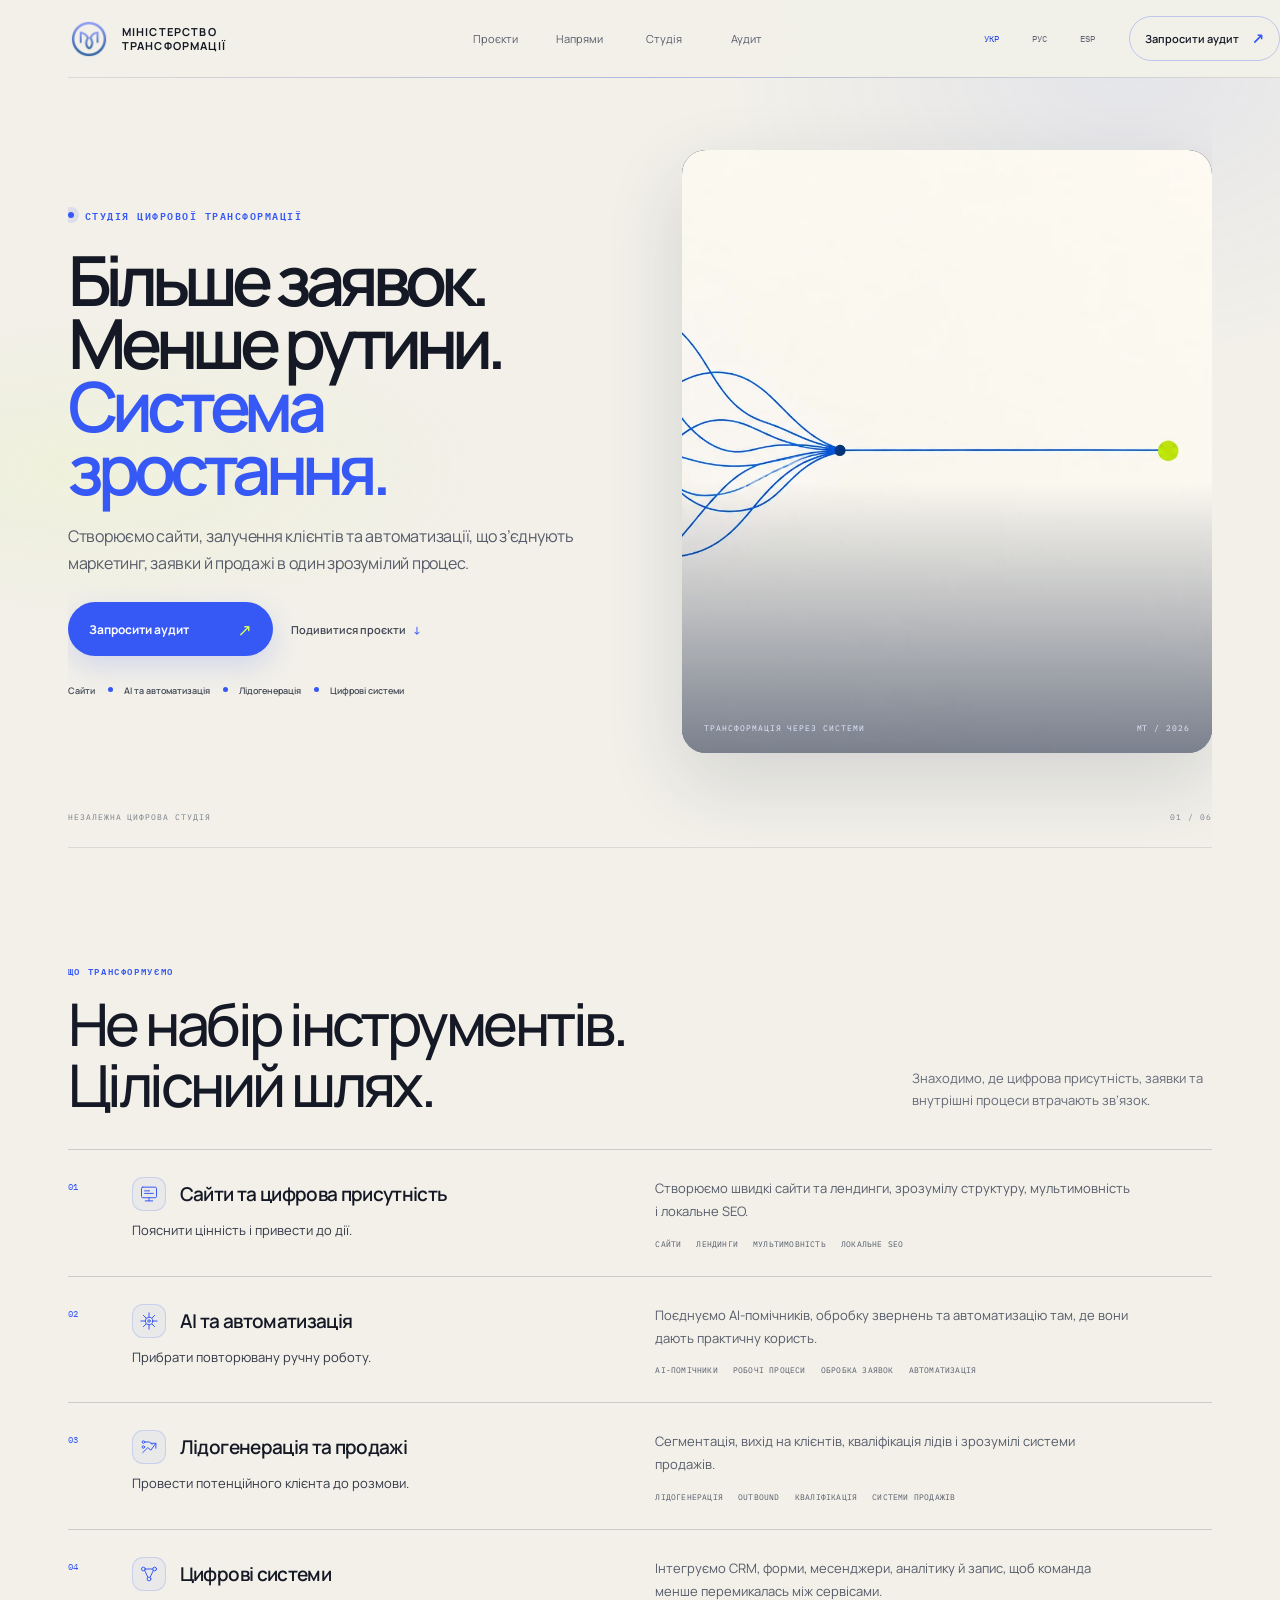
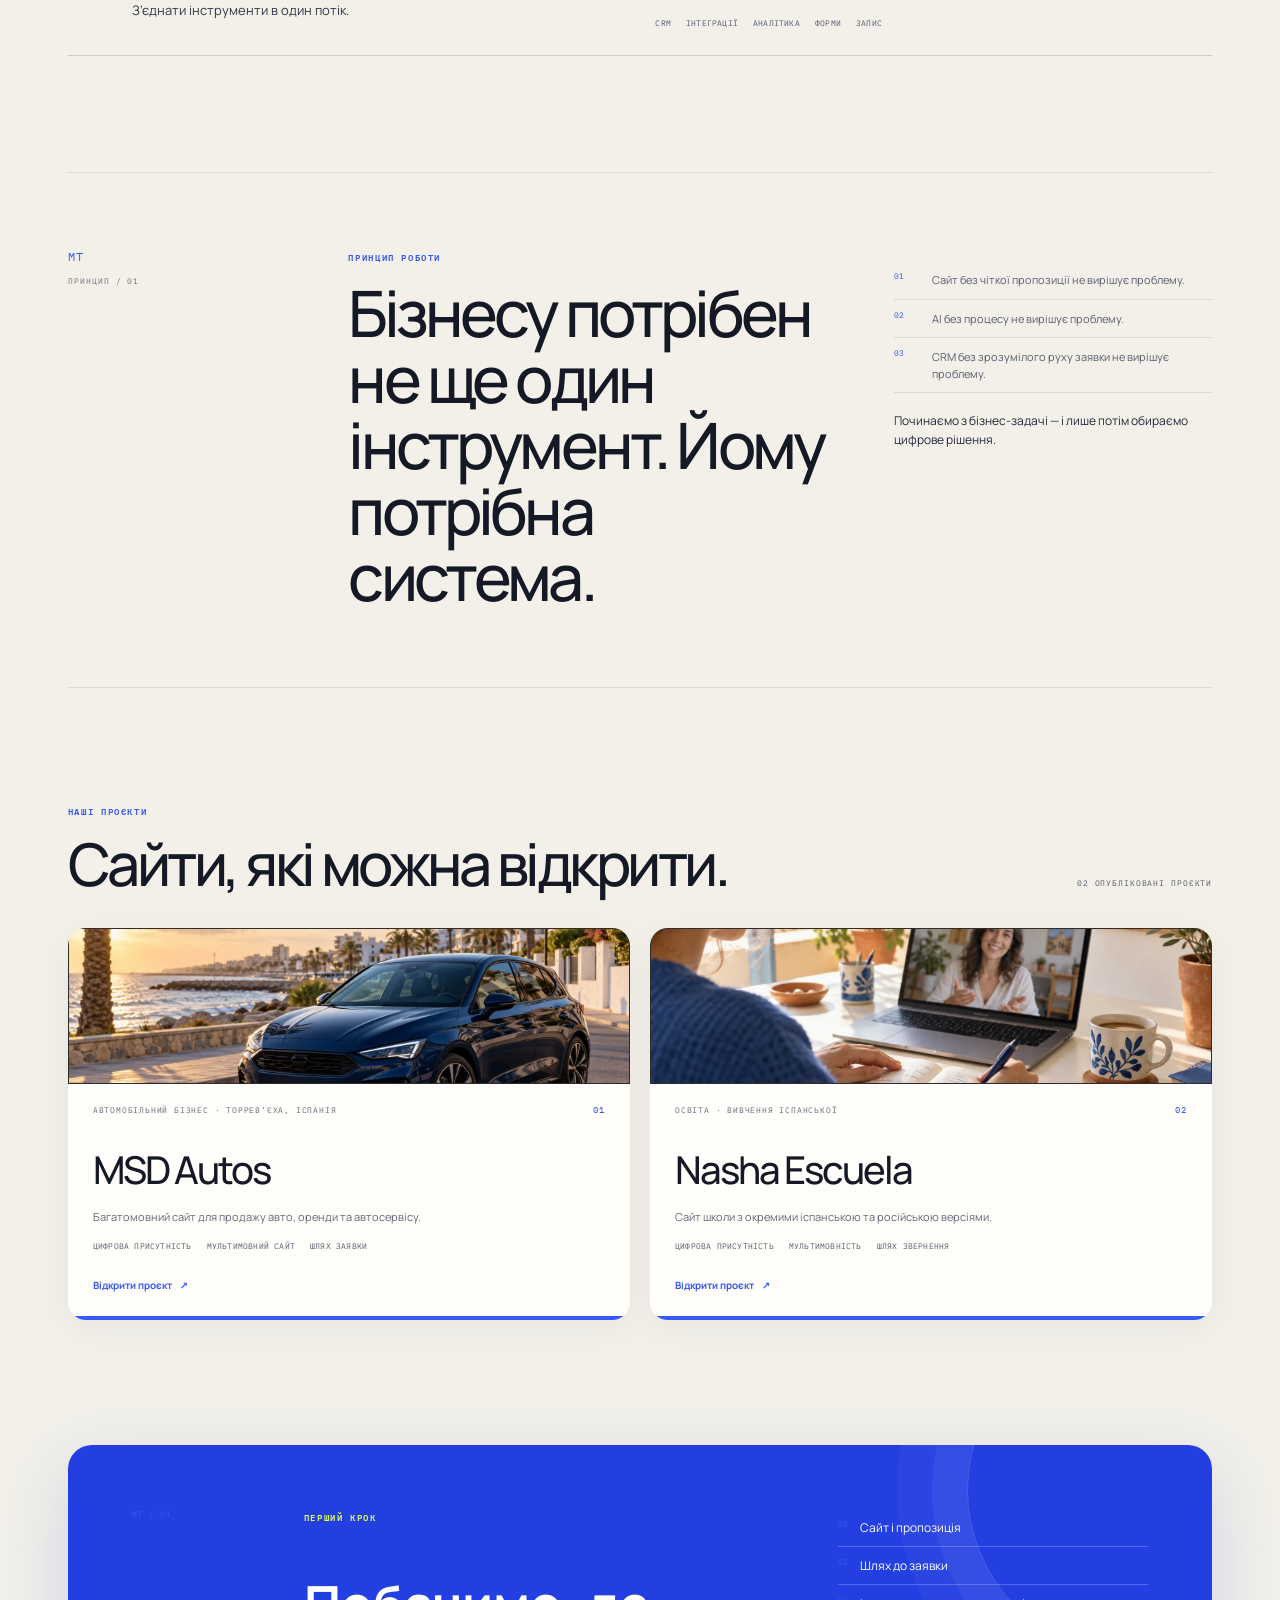
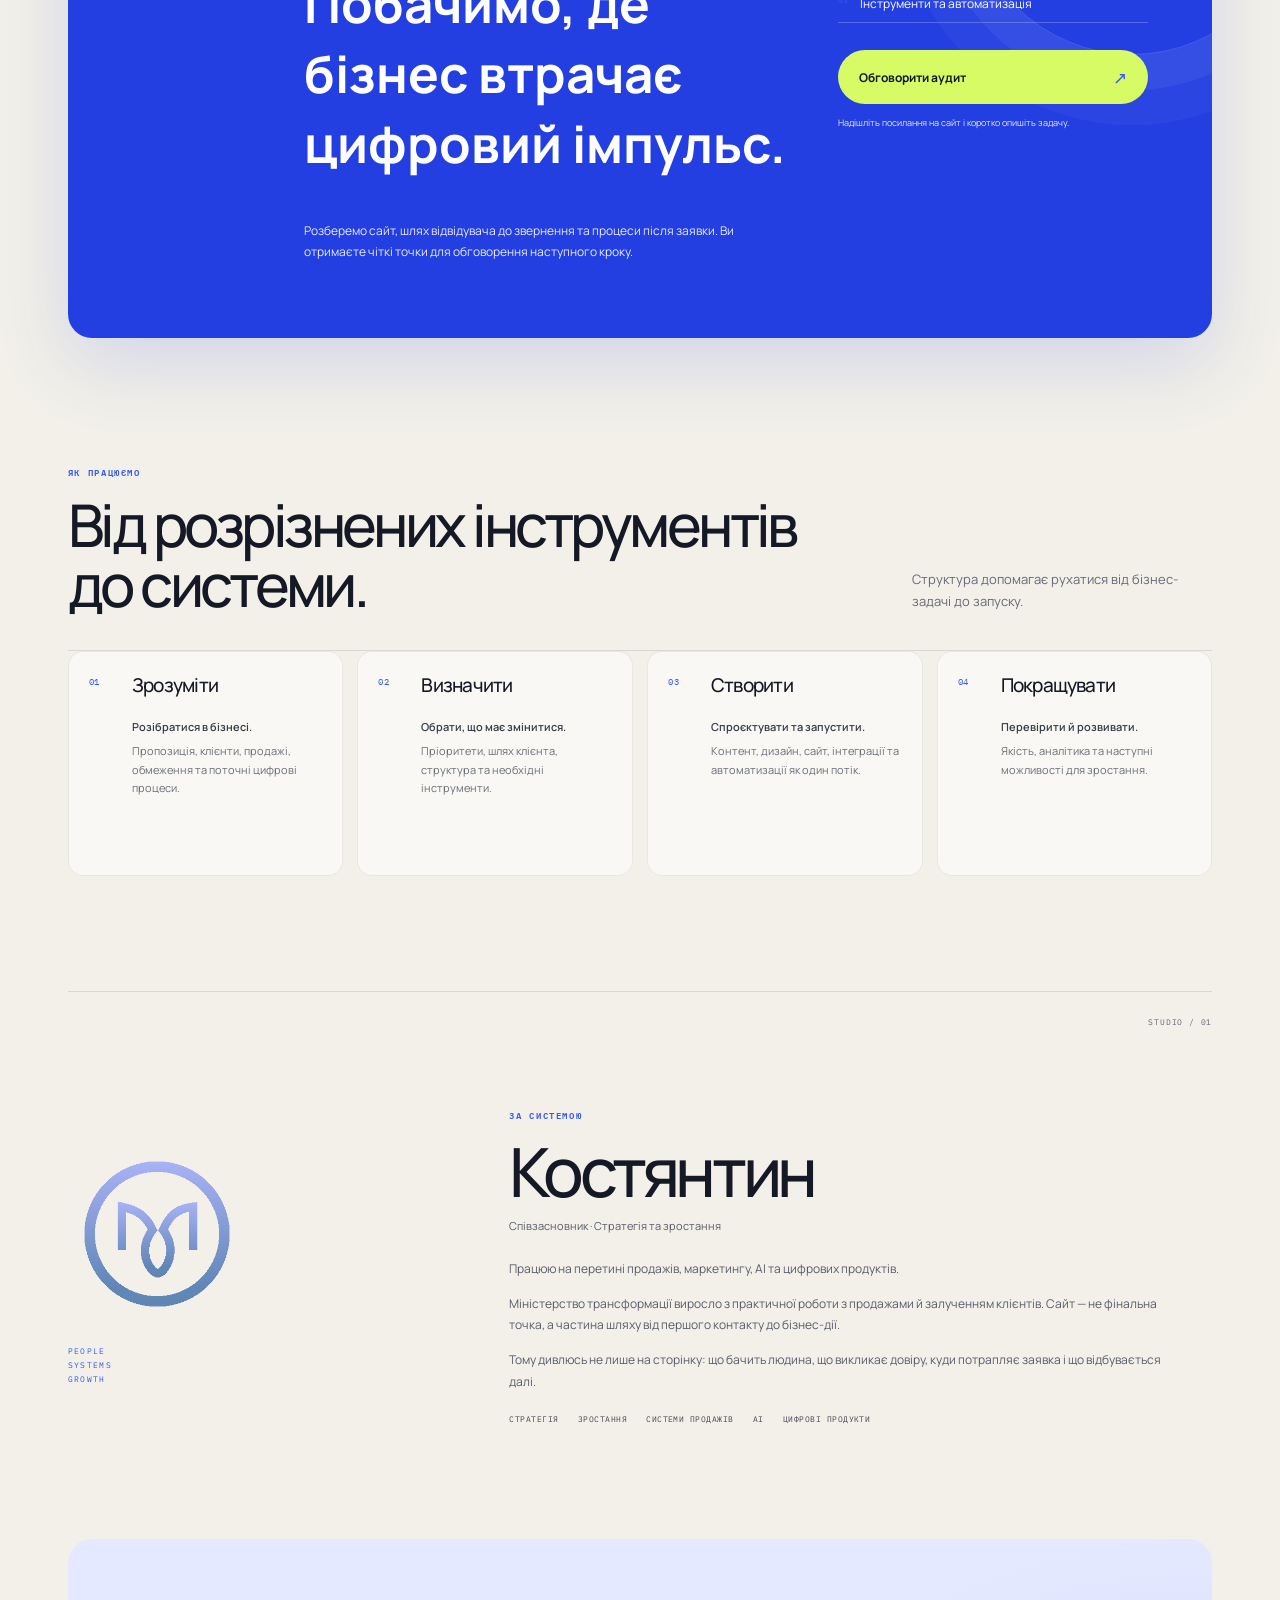
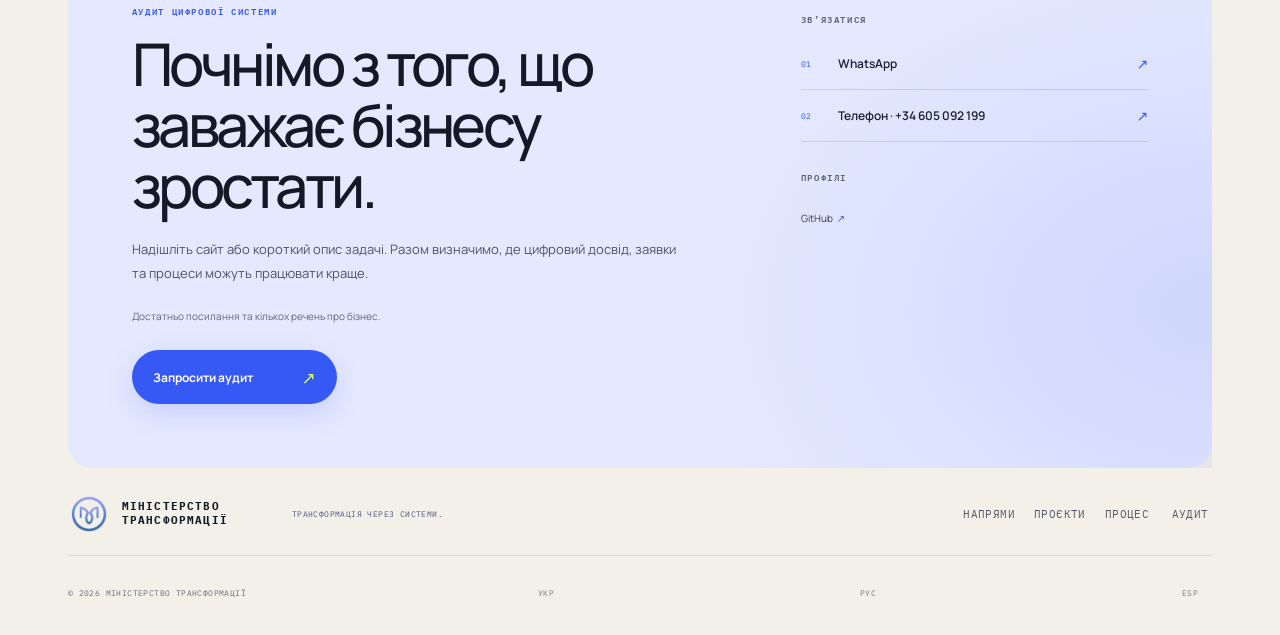
==== commit a6329ab4: "Align desktop header with page edge" ====
--- a/index.html
+++ b/index.html
@@ -1 +1 @@
-<!DOCTYPE html><html lang="uk" data-astro-cid-6ioknxwj><head><meta charset="UTF-8"><meta name="viewport" content="width=device-width, initial-scale=1"><meta name="theme-color" content="#090908"><meta name="description" content="Міністерство трансформації створює сайти, AI-автоматизацію, системи залучення клієнтів та інтеграції для бізнесу."><meta name="robots" content="index,follow"><title>Міністерство трансформації — студія цифрової трансформації</title><link rel="canonical" href="https://ministry-transformation.github.io/"><link rel="alternate" hreflang="uk" href="https://ministry-transformation.github.io/"><link rel="alternate" hreflang="ru" href="https://ministry-transformation.github.io/ru/"><link rel="alternate" hreflang="es" href="https://ministry-transformation.github.io/es/"><link rel="alternate" hreflang="x-default" href="https://ministry-transformation.github.io/"><link rel="icon" type="image/png" sizes="32x32" href="/mt-favicon-32.png"><meta property="og:type" content="website"><meta property="og:site_name" content="Міністерство трансформації"><meta property="og:title" content="Міністерство трансформації — СТУДІЯ ЦИФРОВОЇ ТРАНСФОРМАЦІЇ"><meta property="og:description" content="Міністерство трансформації створює сайти, AI-автоматизацію, системи залучення клієнтів та інтеграції для бізнесу."><meta property="og:url" content="https://ministry-transformation.github.io/"><meta property="og:image" content="https://ministry-transformation.github.io/mt-og-card.png"><meta name="twitter:card" content="summary_large_image"><meta name="twitter:image" content="https://ministry-transformation.github.io/mt-og-card.png"><link rel="preconnect" href="https://fonts.googleapis.com"><link rel="preconnect" href="https://fonts.gstatic.com" crossorigin="anonymous"><link href="https://fonts.googleapis.com/css2?family=IBM+Plex+Mono:wght@400;500&family=Manrope:wght@400;500;600;700&display=swap" rel="stylesheet"><script type="application/ld+json">{"@context":"https://schema.org","@type":"Organization","name":"Міністерство трансформації","description":"Міністерство трансформації створює сайти, AI-автоматизацію, системи залучення клієнтів та інтеграції для бізнесу.","url":"https://ministry-transformation.github.io/","logo":"https://ministry-transformation.github.io/mt-symbol.png"}</script><link rel="stylesheet" href="/ministry-landing.css?v=066daa6"></head><body data-astro-cid-6ioknxwj><div class="site-shell" data-astro-cid-6ioknxwj><header class="site-header" data-astro-cid-6ioknxwj><a class="brand" href="/" aria-label="Міністерство трансформації — головна" data-astro-cid-uivuhh7y><img src="/mt-symbol.png" alt="" width="48" height="48" fetchpriority="high" data-astro-cid-uivuhh7y><span class="brand-name" data-astro-cid-uivuhh7y>Міністерство трансформації</span></a><nav class="primary-nav" aria-label="Основна навігація" data-astro-cid-6ioknxwj><a href="#work" data-astro-cid-6ioknxwj>Проєкти</a><a href="#services" data-astro-cid-6ioknxwj>Напрями</a><a href="#studio" data-astro-cid-6ioknxwj>Студія</a><a href="#contact" data-astro-cid-6ioknxwj>Аудит</a></nav><div class="header-tools" aria-label="Мова" data-astro-cid-6ioknxwj><nav class="language-switch" aria-label="Мова" data-astro-cid-6ioknxwj><a href="/" lang="uk" aria-current="page" data-astro-cid-6ioknxwj>УКР</a><a href="/ru/" lang="ru" data-astro-cid-6ioknxwj>РУС</a><a href="/es/" lang="es" data-astro-cid-6ioknxwj>ESP</a></nav><a class="header-cta" href="#contact" data-astro-cid-6ioknxwj>Запросити аудит <span aria-hidden="true" data-astro-cid-6ioknxwj>↗</span></a></div></header><main data-astro-cid-6ioknxwj><section class="hero" aria-labelledby="hero-title" data-astro-cid-6ioknxwj><div class="hero-copy" data-astro-cid-6ioknxwj><p class="eyebrow" data-astro-cid-6ioknxwj><span class="eyebrow-dot" aria-hidden="true" data-astro-cid-6ioknxwj></span>СТУДІЯ ЦИФРОВОЇ ТРАНСФОРМАЦІЇ</p><h1 id="hero-title" data-astro-cid-6ioknxwj><span data-astro-cid-6ioknxwj>Більше заявок.</span><span data-astro-cid-6ioknxwj>Менше рутини.</span><span data-astro-cid-6ioknxwj>Система зростання.</span></h1><p class="hero-description" data-astro-cid-6ioknxwj>Створюємо сайти, залучення клієнтів та автоматизації, що з’єднують маркетинг, заявки й продажі в один зрозумілий процес.</p><div class="hero-actions" data-astro-cid-6ioknxwj><a class="button button-primary" href="#contact" data-astro-cid-6ioknxwj><span data-astro-cid-6ioknxwj>Запросити аудит</span><span class="button-arrow" aria-hidden="true" data-astro-cid-6ioknxwj>↗</span></a><a class="text-link" href="#work" data-astro-cid-6ioknxwj>Подивитися проєкти <span aria-hidden="true" data-astro-cid-6ioknxwj>↓</span></a></div><ul class="capability-line" aria-label="Ключові напрями" data-astro-cid-6ioknxwj><li data-astro-cid-6ioknxwj>Сайти</li><li data-astro-cid-6ioknxwj>AI та автоматизація</li><li data-astro-cid-6ioknxwj>Лідогенерація</li><li data-astro-cid-6ioknxwj>Цифрові системи</li></ul></div><div class="hero-signature" aria-label="Трансформація через системи" data-astro-cid-6ioknxwj><img class="hero-artwork" src="/mt-hero-option-flow-v2.webp" alt="" fetchpriority="high" data-astro-cid-6ioknxwj><div class="signature-caption" data-astro-cid-6ioknxwj><span data-astro-cid-6ioknxwj>Трансформація через системи</span><span data-astro-cid-6ioknxwj>MT / 2026</span></div></div><div class="hero-index" aria-hidden="true" data-astro-cid-6ioknxwj><span data-astro-cid-6ioknxwj>Незалежна цифрова студія</span><span data-astro-cid-6ioknxwj>01 / 06</span></div></section><section class="section services-section" id="services" aria-labelledby="services-title" data-astro-cid-6ioknxwj><div class="section-heading" data-astro-cid-6ioknxwj><div data-astro-cid-6ioknxwj><p class="section-label" data-astro-cid-6ioknxwj>Що трансформуємо</p><h2 id="services-title" data-astro-cid-6ioknxwj>Не набір інструментів. Цілісний шлях.</h2></div><p class="section-intro" data-astro-cid-6ioknxwj>Знаходимо, де цифрова присутність, заявки та внутрішні процеси втрачають зв’язок.</p></div><div class="service-list" data-astro-cid-6ioknxwj><article class="service-row" data-reveal style="--reveal-delay:0ms" data-astro-cid-6ioknxwj><span class="row-number" data-astro-cid-6ioknxwj>01</span><div class="service-main" data-astro-cid-6ioknxwj><div class="service-titleline" data-astro-cid-6ioknxwj><span class="service-icon" aria-hidden="true" data-astro-cid-6ioknxwj><svg viewBox="0 0 32 32" fill="none" data-astro-cid-6ioknxwj><rect x="4" y="5" width="24" height="17" rx="2" data-astro-cid-6ioknxwj></rect><path d="M10 27h12M16 22v5M9 11h8M9 15h14" data-astro-cid-6ioknxwj></path></svg></span><h3 data-astro-cid-6ioknxwj>Сайти та цифрова присутність</h3></div><p class="service-statement" data-astro-cid-6ioknxwj>Пояснити цінність і привести до дії.</p></div><div class="service-detail" data-astro-cid-6ioknxwj><p data-astro-cid-6ioknxwj>Створюємо швидкі сайти та лендинги, зрозумілу структуру, мультимовність і локальне SEO.</p><ul class="tag-list" aria-label="Сайти та цифрова присутність — Ключові напрями" data-astro-cid-6ioknxwj><li data-astro-cid-6ioknxwj>Сайти</li><li data-astro-cid-6ioknxwj>Лендинги</li><li data-astro-cid-6ioknxwj>Мультимовність</li><li data-astro-cid-6ioknxwj>Локальне SEO</li></ul></div></article><article class="service-row" data-reveal style="--reveal-delay:80ms" data-astro-cid-6ioknxwj><span class="row-number" data-astro-cid-6ioknxwj>02</span><div class="service-main" data-astro-cid-6ioknxwj><div class="service-titleline" data-astro-cid-6ioknxwj><span class="service-icon" aria-hidden="true" data-astro-cid-6ioknxwj><svg viewBox="0 0 32 32" fill="none" data-astro-cid-6ioknxwj><path d="M16 3v6m0 14v6M3 16h6m14 0h6M7 7l4 4m10 10 4 4m0-18-4 4m-10 10-4 4" data-astro-cid-6ioknxwj></path><circle cx="16" cy="16" r="6" data-astro-cid-6ioknxwj></circle><circle cx="16" cy="16" r="2" data-astro-cid-6ioknxwj></circle></svg></span><h3 data-astro-cid-6ioknxwj>AI та автоматизація</h3></div><p class="service-statement" data-astro-cid-6ioknxwj>Прибрати повторювану ручну роботу.</p></div><div class="service-detail" data-astro-cid-6ioknxwj><p data-astro-cid-6ioknxwj>Поєднуємо AI-помічників, обробку звернень та автоматизацію там, де вони дають практичну користь.</p><ul class="tag-list" aria-label="AI та автоматизація — Ключові напрями" data-astro-cid-6ioknxwj><li data-astro-cid-6ioknxwj>AI-помічники</li><li data-astro-cid-6ioknxwj>Робочі процеси</li><li data-astro-cid-6ioknxwj>Обробка заявок</li><li data-astro-cid-6ioknxwj>Автоматизація</li></ul></div></article><article class="service-row" data-reveal style="--reveal-delay:160ms" data-astro-cid-6ioknxwj><span class="row-number" data-astro-cid-6ioknxwj>03</span><div class="service-main" data-astro-cid-6ioknxwj><div class="service-titleline" data-astro-cid-6ioknxwj><span class="service-icon" aria-hidden="true" data-astro-cid-6ioknxwj><svg viewBox="0 0 32 32" fill="none" data-astro-cid-6ioknxwj><path d="M6 25 14 17l5 4 8-11M19 10h8v8" data-astro-cid-6ioknxwj></path><circle cx="7" cy="8" r="2" data-astro-cid-6ioknxwj></circle><circle cx="7" cy="16" r="2" data-astro-cid-6ioknxwj></circle><path d="M9 8h8l4 4" data-astro-cid-6ioknxwj></path></svg></span><h3 data-astro-cid-6ioknxwj>Лідогенерація та продажі</h3></div><p class="service-statement" data-astro-cid-6ioknxwj>Провести потенційного клієнта до розмови.</p></div><div class="service-detail" data-astro-cid-6ioknxwj><p data-astro-cid-6ioknxwj>Сегментація, вихід на клієнтів, кваліфікація лідів і зрозумілі системи продажів.</p><ul class="tag-list" aria-label="Лідогенерація та продажі — Ключові напрями" data-astro-cid-6ioknxwj><li data-astro-cid-6ioknxwj>Лідогенерація</li><li data-astro-cid-6ioknxwj>Outbound</li><li data-astro-cid-6ioknxwj>Кваліфікація</li><li data-astro-cid-6ioknxwj>Системи продажів</li></ul></div></article><article class="service-row" data-reveal style="--reveal-delay:240ms" data-astro-cid-6ioknxwj><span class="row-number" data-astro-cid-6ioknxwj>04</span><div class="service-main" data-astro-cid-6ioknxwj><div class="service-titleline" data-astro-cid-6ioknxwj><span class="service-icon" aria-hidden="true" data-astro-cid-6ioknxwj><svg viewBox="0 0 32 32" fill="none" data-astro-cid-6ioknxwj><circle cx="7" cy="8" r="3" data-astro-cid-6ioknxwj></circle><circle cx="25" cy="8" r="3" data-astro-cid-6ioknxwj></circle><circle cx="16" cy="24" r="3" data-astro-cid-6ioknxwj></circle><path d="M10 8h12M9 10l5 11m9-11-5 11" data-astro-cid-6ioknxwj></path></svg></span><h3 data-astro-cid-6ioknxwj>Цифрові системи</h3></div><p class="service-statement" data-astro-cid-6ioknxwj>З’єднати інструменти в один потік.</p></div><div class="service-detail" data-astro-cid-6ioknxwj><p data-astro-cid-6ioknxwj>Інтегруємо CRM, форми, месенджери, аналітику й запис, щоб команда менше перемикалась між сервісами.</p><ul class="tag-list" aria-label="Цифрові системи — Ключові напрями" data-astro-cid-6ioknxwj><li data-astro-cid-6ioknxwj>CRM</li><li data-astro-cid-6ioknxwj>Інтеграції</li><li data-astro-cid-6ioknxwj>Аналітика</li><li data-astro-cid-6ioknxwj>Форми</li><li data-astro-cid-6ioknxwj>Запис</li></ul></div></article></div></section><section class="statement-section" aria-labelledby="statement-title" data-astro-cid-6ioknxwj><div class="statement-marker" data-astro-cid-6ioknxwj><span data-astro-cid-6ioknxwj>MT</span><span data-astro-cid-6ioknxwj>Принцип / 01</span></div><div class="statement-copy" data-astro-cid-6ioknxwj><p class="section-label" data-astro-cid-6ioknxwj>Принцип роботи</p><h2 id="statement-title" data-astro-cid-6ioknxwj>Бізнесу потрібен не ще один інструмент. Йому потрібна система.</h2></div><div class="statement-detail" data-astro-cid-6ioknxwj><ul data-astro-cid-6ioknxwj><li data-astro-cid-6ioknxwj><span data-astro-cid-6ioknxwj>01</span>Сайт без чіткої пропозиції не вирішує проблему.</li><li data-astro-cid-6ioknxwj><span data-astro-cid-6ioknxwj>02</span>AI без процесу не вирішує проблему.</li><li data-astro-cid-6ioknxwj><span data-astro-cid-6ioknxwj>03</span>CRM без зрозумілого руху заявки не вирішує проблему.</li></ul><p data-astro-cid-6ioknxwj>Починаємо з бізнес-задачі — і лише потім обираємо цифрове рішення.</p></div></section><section class="section work-section" id="work" aria-labelledby="work-title" data-astro-cid-6ioknxwj><div class="section-heading" data-astro-cid-6ioknxwj><div data-astro-cid-6ioknxwj><p class="section-label" data-astro-cid-6ioknxwj>Наші проєкти</p><h2 id="work-title" data-astro-cid-6ioknxwj>Сайти, які можна відкрити.</h2></div><span class="work-count" data-astro-cid-6ioknxwj>02 опубліковані проєкти</span></div><div class="project-grid" data-astro-cid-6ioknxwj><article class="project-card" data-reveal style="--reveal-delay:0ms" data-astro-cid-6ioknxwj><div class="project-image" aria-hidden="true" data-astro-cid-6ioknxwj><img src="/mt-project-msd-autos.webp" alt="" loading="lazy" decoding="async" data-astro-cid-6ioknxwj></div><div class="project-overline" data-astro-cid-6ioknxwj><p class="project-category" data-astro-cid-6ioknxwj>Автомобільний бізнес · Торрев’єха, Іспанія</p><span class="project-index" data-astro-cid-6ioknxwj>01</span></div><h3 data-astro-cid-6ioknxwj>MSD Autos</h3><p data-astro-cid-6ioknxwj>Багатомовний сайт для продажу авто, оренди та автосервісу.</p><ul class="tag-list" aria-label="MSD Autos — Напрями роботи" data-astro-cid-6ioknxwj><li data-astro-cid-6ioknxwj>Цифрова присутність</li><li data-astro-cid-6ioknxwj>Мультимовний сайт</li><li data-astro-cid-6ioknxwj>Шлях заявки</li></ul><a href="https://ministry-transformation.github.io/msd-autos/" target="_blank" rel="noreferrer" data-astro-cid-6ioknxwj>Відкрити проєкт <span aria-hidden="true" data-astro-cid-6ioknxwj>↗</span></a></article><article class="project-card" data-reveal style="--reveal-delay:100ms" data-astro-cid-6ioknxwj><div class="project-image" aria-hidden="true" data-astro-cid-6ioknxwj><img src="/mt-project-nasha-escuela.webp" alt="" loading="lazy" decoding="async" data-astro-cid-6ioknxwj></div><div class="project-overline" data-astro-cid-6ioknxwj><p class="project-category" data-astro-cid-6ioknxwj>Освіта · Вивчення іспанської</p><span class="project-index" data-astro-cid-6ioknxwj>02</span></div><h3 data-astro-cid-6ioknxwj>Nasha Escuela</h3><p data-astro-cid-6ioknxwj>Сайт школи з окремими іспанською та російською версіями.</p><ul class="tag-list" aria-label="Nasha Escuela — Напрями роботи" data-astro-cid-6ioknxwj><li data-astro-cid-6ioknxwj>Цифрова присутність</li><li data-astro-cid-6ioknxwj>Мультимовність</li><li data-astro-cid-6ioknxwj>Шлях звернення</li></ul><a href="https://ministry-transformation.github.io/nashaescuela/es/" target="_blank" rel="noreferrer" data-astro-cid-6ioknxwj>Відкрити проєкт <span aria-hidden="true" data-astro-cid-6ioknxwj>↗</span></a></article></div></section><section class="audit-band" data-reveal aria-labelledby="audit-title" data-astro-cid-6ioknxwj><div class="audit-index" data-astro-cid-6ioknxwj><span data-astro-cid-6ioknxwj>MT / 01</span></div><div class="audit-main" data-astro-cid-6ioknxwj><p class="section-label" data-astro-cid-6ioknxwj>Перший крок</p><h2 id="audit-title" data-astro-cid-6ioknxwj>Побачимо, де бізнес втрачає цифровий імпульс.</h2><p data-astro-cid-6ioknxwj>Розберемо сайт, шлях відвідувача до звернення та процеси після заявки. Ви отримаєте чіткі точки для обговорення наступного кроку.</p></div><div class="audit-action" data-astro-cid-6ioknxwj><ul data-astro-cid-6ioknxwj><li data-astro-cid-6ioknxwj><span data-astro-cid-6ioknxwj>01</span>Сайт і пропозиція</li><li data-astro-cid-6ioknxwj><span data-astro-cid-6ioknxwj>02</span>Шлях до заявки</li><li data-astro-cid-6ioknxwj><span data-astro-cid-6ioknxwj>03</span>Інструменти та автоматизація</li></ul><a class="button button-primary" href="#contact" data-astro-cid-6ioknxwj><span data-astro-cid-6ioknxwj>Обговорити аудит</span><span class="button-arrow" aria-hidden="true" data-astro-cid-6ioknxwj>↗</span></a><small data-astro-cid-6ioknxwj>Надішліть посилання на сайт і коротко опишіть задачу.</small></div></section><section class="section process-section" id="process" aria-labelledby="process-title" data-astro-cid-6ioknxwj><div class="section-heading" data-astro-cid-6ioknxwj><div data-astro-cid-6ioknxwj><p class="section-label" data-astro-cid-6ioknxwj>Як працюємо</p><h2 id="process-title" data-astro-cid-6ioknxwj>Від розрізнених інструментів до системи.</h2></div><p class="section-intro" data-astro-cid-6ioknxwj>Структура допомагає рухатися від бізнес-задачі до запуску.</p></div><ol class="process-list" data-astro-cid-6ioknxwj><li data-reveal style="--reveal-delay:0ms" data-astro-cid-6ioknxwj><span class="step-number" data-astro-cid-6ioknxwj>01</span><div data-astro-cid-6ioknxwj><h3 data-astro-cid-6ioknxwj>Зрозуміти</h3><strong data-astro-cid-6ioknxwj>Розібратися в бізнесі.</strong><p data-astro-cid-6ioknxwj>Пропозиція, клієнти, продажі, обмеження та поточні цифрові процеси.</p></div></li><li data-reveal style="--reveal-delay:90ms" data-astro-cid-6ioknxwj><span class="step-number" data-astro-cid-6ioknxwj>02</span><div data-astro-cid-6ioknxwj><h3 data-astro-cid-6ioknxwj>Визначити</h3><strong data-astro-cid-6ioknxwj>Обрати, що має змінитися.</strong><p data-astro-cid-6ioknxwj>Пріоритети, шлях клієнта, структура та необхідні інструменти.</p></div></li><li data-reveal style="--reveal-delay:180ms" data-astro-cid-6ioknxwj><span class="step-number" data-astro-cid-6ioknxwj>03</span><div data-astro-cid-6ioknxwj><h3 data-astro-cid-6ioknxwj>Створити</h3><strong data-astro-cid-6ioknxwj>Спроєктувати та запустити.</strong><p data-astro-cid-6ioknxwj>Контент, дизайн, сайт, інтеграції та автоматизації як один потік.</p></div></li><li data-reveal style="--reveal-delay:270ms" data-astro-cid-6ioknxwj><span class="step-number" data-astro-cid-6ioknxwj>04</span><div data-astro-cid-6ioknxwj><h3 data-astro-cid-6ioknxwj>Покращувати</h3><strong data-astro-cid-6ioknxwj>Перевірити й розвивати.</strong><p data-astro-cid-6ioknxwj>Якість, аналітика та наступні можливості для зростання.</p></div></li></ol></section><section class="section studio-section" id="studio" aria-labelledby="studio-title" data-reveal data-astro-cid-6ioknxwj><div class="studio-mark" data-astro-cid-6ioknxwj><img src="/mt-symbol.png" alt="" width="180" height="180" loading="lazy" data-astro-cid-6ioknxwj><span data-astro-cid-6ioknxwj>People<br data-astro-cid-6ioknxwj>Systems<br data-astro-cid-6ioknxwj>Growth</span></div><div class="studio-copy" data-astro-cid-6ioknxwj><p class="section-label" data-astro-cid-6ioknxwj>За системою</p><h2 id="studio-title" data-astro-cid-6ioknxwj>Костянтин</h2><p class="founder-role" data-astro-cid-6ioknxwj>Співзасновник · Стратегія та зростання</p><p class="founder-paragraph" data-astro-cid-6ioknxwj>Працюю на перетині продажів, маркетингу, AI та цифрових продуктів.</p><p class="founder-paragraph" data-astro-cid-6ioknxwj>Міністерство трансформації виросло з практичної роботи з продажами й залученням клієнтів. Сайт — не фінальна точка, а частина шляху від першого контакту до бізнес-дії.</p><p class="founder-paragraph" data-astro-cid-6ioknxwj>Тому дивлюсь не лише на сторінку: що бачить людина, що викликає довіру, куди потрапляє заявка і що відбувається далі.</p><ul class="focus-list" aria-label="Сфери експертизи" data-astro-cid-6ioknxwj><li data-astro-cid-6ioknxwj>Стратегія</li><li data-astro-cid-6ioknxwj>Зростання</li><li data-astro-cid-6ioknxwj>Системи продажів</li><li data-astro-cid-6ioknxwj>AI</li><li data-astro-cid-6ioknxwj>Цифрові продукти</li></ul></div><span class="studio-index" aria-hidden="true" data-astro-cid-6ioknxwj>STUDIO / 01</span></section><section class="contact-section" id="contact" aria-labelledby="contact-title" data-reveal data-astro-cid-6ioknxwj><div class="contact-copy" data-astro-cid-6ioknxwj><p class="section-label" data-astro-cid-6ioknxwj>Аудит цифрової системи</p><h2 id="contact-title" data-astro-cid-6ioknxwj>Почнімо з того, що заважає бізнесу зростати.</h2><p data-astro-cid-6ioknxwj>Надішліть сайт або короткий опис задачі. Разом визначимо, де цифровий досвід, заявки та процеси можуть працювати краще.</p><p class="contact-microcopy" data-astro-cid-6ioknxwj>Достатньо посилання та кількох речень про бізнес.</p><a class="button button-primary" href="https://wa.me/380991899991" data-astro-cid-6ioknxwj><span data-astro-cid-6ioknxwj>Запросити аудит</span><span class="button-arrow" aria-hidden="true" data-astro-cid-6ioknxwj>↗</span></a></div><div class="contact-details" data-astro-cid-6ioknxwj><div class="contact-group" data-astro-cid-6ioknxwj><p class="section-label" data-astro-cid-6ioknxwj>Зв’язатися</p><ul class="contact-list" data-astro-cid-6ioknxwj><li data-astro-cid-6ioknxwj><span data-astro-cid-6ioknxwj>01</span><a href="https://wa.me/380991899991" target="_blank" rel="noreferrer" aria-label="WhatsApp" data-astro-cid-6ioknxwj><span data-astro-cid-6ioknxwj>WhatsApp</span><b aria-hidden="true" data-astro-cid-6ioknxwj>↗</b></a></li><li data-astro-cid-6ioknxwj><span data-astro-cid-6ioknxwj>02</span><a href="tel:+34605092199" aria-label="Телефон: +34 605 092 199" data-astro-cid-6ioknxwj><span data-astro-cid-6ioknxwj>Телефон<span class="contact-value" data-astro-cid-6ioknxwj> · +34 605 092 199</span></span><b aria-hidden="true" data-astro-cid-6ioknxwj>↗</b></a></li></ul></div><div class="social-group" data-astro-cid-6ioknxwj><p class="section-label" data-astro-cid-6ioknxwj>Профілі</p><nav class="social-links" aria-label="Соціальні профілі" data-astro-cid-6ioknxwj><a href="https://github.com/Ministry-transformation" target="_blank" rel="noreferrer" data-astro-cid-6ioknxwj>GitHub<span aria-hidden="true" data-astro-cid-6ioknxwj>↗</span></a></nav></div></div></section></main><footer class="site-footer" data-astro-cid-6ioknxwj><div class="footer-brand" data-astro-cid-6ioknxwj><a class="brand" href="/" aria-label="Міністерство трансформації — головна" data-astro-cid-uivuhh7y><img src="/mt-symbol.png" alt="" width="48" height="48" fetchpriority="high" data-astro-cid-uivuhh7y><span class="brand-name" data-astro-cid-uivuhh7y>Міністерство трансформації</span></a><p data-astro-cid-6ioknxwj>Трансформація через системи.</p></div><nav class="footer-links" aria-label="Основна навігація" data-astro-cid-6ioknxwj><a href="#services" data-astro-cid-6ioknxwj>Напрями</a><a href="#work" data-astro-cid-6ioknxwj>Проєкти</a><a href="#process" data-astro-cid-6ioknxwj>Процес</a><a href="#contact" data-astro-cid-6ioknxwj>Аудит</a></nav><div class="footer-meta" data-astro-cid-6ioknxwj><span data-astro-cid-6ioknxwj>© 2026 Міністерство трансформації</span><a href="/" data-astro-cid-6ioknxwj>УКР</a><a href="/ru/" data-astro-cid-6ioknxwj>РУС</a><a href="/es/" data-astro-cid-6ioknxwj>ESP</a></div></footer></div><script type="module">if(!window.matchMedia(`(prefers-reduced-motion: reduce)`).matches&&`IntersectionObserver`in window){document.documentElement.classList.add(`has-reveal`);let e=new IntersectionObserver((e,t)=>e.forEach(e=>{e.isIntersecting&&(e.target.classList.add(`is-visible`),t.unobserve(e.target))}),{threshold:.12,rootMargin:`0px 0px -32px 0px`});document.querySelectorAll(`[data-reveal]`).forEach(t=>e.observe(t))}</script></body></html>+<!DOCTYPE html><html lang="uk" data-astro-cid-6ioknxwj><head><meta charset="UTF-8"><meta name="viewport" content="width=device-width, initial-scale=1"><meta name="theme-color" content="#090908"><meta name="description" content="Міністерство трансформації створює сайти, AI-автоматизацію, системи залучення клієнтів та інтеграції для бізнесу."><meta name="robots" content="index,follow"><title>Міністерство трансформації — студія цифрової трансформації</title><link rel="canonical" href="https://ministry-transformation.github.io/"><link rel="alternate" hreflang="uk" href="https://ministry-transformation.github.io/"><link rel="alternate" hreflang="ru" href="https://ministry-transformation.github.io/ru/"><link rel="alternate" hreflang="es" href="https://ministry-transformation.github.io/es/"><link rel="alternate" hreflang="x-default" href="https://ministry-transformation.github.io/"><link rel="icon" type="image/png" sizes="32x32" href="/mt-favicon-32.png"><meta property="og:type" content="website"><meta property="og:site_name" content="Міністерство трансформації"><meta property="og:title" content="Міністерство трансформації — СТУДІЯ ЦИФРОВОЇ ТРАНСФОРМАЦІЇ"><meta property="og:description" content="Міністерство трансформації створює сайти, AI-автоматизацію, системи залучення клієнтів та інтеграції для бізнесу."><meta property="og:url" content="https://ministry-transformation.github.io/"><meta property="og:image" content="https://ministry-transformation.github.io/mt-og-card.png"><meta name="twitter:card" content="summary_large_image"><meta name="twitter:image" content="https://ministry-transformation.github.io/mt-og-card.png"><link rel="preconnect" href="https://fonts.googleapis.com"><link rel="preconnect" href="https://fonts.gstatic.com" crossorigin="anonymous"><link href="https://fonts.googleapis.com/css2?family=IBM+Plex+Mono:wght@400;500&family=Manrope:wght@400;500;600;700&display=swap" rel="stylesheet"><script type="application/ld+json">{"@context":"https://schema.org","@type":"Organization","name":"Міністерство трансформації","description":"Міністерство трансформації створює сайти, AI-автоматизацію, системи залучення клієнтів та інтеграції для бізнесу.","url":"https://ministry-transformation.github.io/","logo":"https://ministry-transformation.github.io/mt-symbol.png"}</script><link rel="stylesheet" href="/ministry-landing.css?v=header-edge-20261005"></head><body data-astro-cid-6ioknxwj><a class="skip-link" href="#main">Перейти до основного вмісту</a><div class="site-shell" data-astro-cid-6ioknxwj><header class="site-header" data-astro-cid-6ioknxwj><a class="brand" href="/" aria-label="Міністерство трансформації — головна" data-astro-cid-uivuhh7y><img src="/mt-symbol.png" alt="" width="48" height="48" fetchpriority="high" data-astro-cid-uivuhh7y><span class="brand-name" data-astro-cid-uivuhh7y>Міністерство трансформації</span></a><nav class="primary-nav" aria-label="Основна навігація" data-astro-cid-6ioknxwj><a href="#work" data-astro-cid-6ioknxwj>Проєкти</a><a href="#services" data-astro-cid-6ioknxwj>Напрями</a><a href="#studio" data-astro-cid-6ioknxwj>Студія</a><a href="#contact" data-astro-cid-6ioknxwj>Аудит</a></nav><div class="header-tools" aria-label="Мова" data-astro-cid-6ioknxwj><nav class="language-switch" aria-label="Мова" data-astro-cid-6ioknxwj><a href="/" lang="uk" aria-current="page" data-astro-cid-6ioknxwj>УКР</a><a href="/ru/" lang="ru" data-astro-cid-6ioknxwj>РУС</a><a href="/es/" lang="es" data-astro-cid-6ioknxwj>ESP</a></nav><a class="header-cta" href="#contact" data-astro-cid-6ioknxwj>Запросити аудит <span aria-hidden="true" data-astro-cid-6ioknxwj>↗</span></a></div></header><main id="main" data-astro-cid-6ioknxwj><section class="hero" aria-labelledby="hero-title" data-astro-cid-6ioknxwj><div class="hero-copy" data-astro-cid-6ioknxwj><p class="eyebrow" data-astro-cid-6ioknxwj><span class="eyebrow-dot" aria-hidden="true" data-astro-cid-6ioknxwj></span>СТУДІЯ ЦИФРОВОЇ ТРАНСФОРМАЦІЇ</p><h1 id="hero-title" data-astro-cid-6ioknxwj><span data-astro-cid-6ioknxwj>Більше заявок.</span><span data-astro-cid-6ioknxwj>Менше рутини.</span><span data-astro-cid-6ioknxwj>Система зростання.</span></h1><p class="hero-description" data-astro-cid-6ioknxwj>Створюємо сайти, залучення клієнтів та автоматизації, що з’єднують маркетинг, заявки й продажі в один зрозумілий процес.</p><div class="hero-actions" data-astro-cid-6ioknxwj><a class="button button-primary" href="#contact" data-astro-cid-6ioknxwj><span data-astro-cid-6ioknxwj>Запросити аудит</span><span class="button-arrow" aria-hidden="true" data-astro-cid-6ioknxwj>↗</span></a><a class="text-link" href="#work" data-astro-cid-6ioknxwj>Подивитися проєкти <span aria-hidden="true" data-astro-cid-6ioknxwj>↓</span></a></div><ul class="capability-line" aria-label="Ключові напрями" data-astro-cid-6ioknxwj><li data-astro-cid-6ioknxwj>Сайти</li><li data-astro-cid-6ioknxwj>AI та автоматизація</li><li data-astro-cid-6ioknxwj>Лідогенерація</li><li data-astro-cid-6ioknxwj>Цифрові системи</li></ul></div><div class="hero-signature" aria-label="Трансформація через системи" data-astro-cid-6ioknxwj><img class="hero-artwork" src="/mt-hero-option-flow-v2.webp" alt="" fetchpriority="high" data-astro-cid-6ioknxwj><div class="signature-caption" data-astro-cid-6ioknxwj><span data-astro-cid-6ioknxwj>Трансформація через системи</span><span data-astro-cid-6ioknxwj>MT / 2026</span></div></div><div class="hero-index" aria-hidden="true" data-astro-cid-6ioknxwj><span data-astro-cid-6ioknxwj>Незалежна цифрова студія</span><span data-astro-cid-6ioknxwj>01 / 06</span></div></section><section class="section services-section" id="services" aria-labelledby="services-title" data-astro-cid-6ioknxwj><div class="section-heading" data-astro-cid-6ioknxwj><div data-astro-cid-6ioknxwj><p class="section-label" data-astro-cid-6ioknxwj>Що трансформуємо</p><h2 id="services-title" data-astro-cid-6ioknxwj>Не набір інструментів. Цілісний шлях.</h2></div><p class="section-intro" data-astro-cid-6ioknxwj>Знаходимо, де цифрова присутність, заявки та внутрішні процеси втрачають зв’язок.</p></div><div class="service-list" data-astro-cid-6ioknxwj><article class="service-row" data-reveal style="--reveal-delay:0ms" data-astro-cid-6ioknxwj><span class="row-number" data-astro-cid-6ioknxwj>01</span><div class="service-main" data-astro-cid-6ioknxwj><div class="service-titleline" data-astro-cid-6ioknxwj><span class="service-icon" aria-hidden="true" data-astro-cid-6ioknxwj><svg viewBox="0 0 32 32" fill="none" data-astro-cid-6ioknxwj><rect x="4" y="5" width="24" height="17" rx="2" data-astro-cid-6ioknxwj></rect><path d="M10 27h12M16 22v5M9 11h8M9 15h14" data-astro-cid-6ioknxwj></path></svg></span><h3 data-astro-cid-6ioknxwj>Сайти та цифрова присутність</h3></div><p class="service-statement" data-astro-cid-6ioknxwj>Пояснити цінність і привести до дії.</p></div><div class="service-detail" data-astro-cid-6ioknxwj><p data-astro-cid-6ioknxwj>Створюємо швидкі сайти та лендинги, зрозумілу структуру, мультимовність і локальне SEO.</p><ul class="tag-list" aria-label="Сайти та цифрова присутність — Ключові напрями" data-astro-cid-6ioknxwj><li data-astro-cid-6ioknxwj>Сайти</li><li data-astro-cid-6ioknxwj>Лендинги</li><li data-astro-cid-6ioknxwj>Мультимовність</li><li data-astro-cid-6ioknxwj>Локальне SEO</li></ul></div></article><article class="service-row" data-reveal style="--reveal-delay:80ms" data-astro-cid-6ioknxwj><span class="row-number" data-astro-cid-6ioknxwj>02</span><div class="service-main" data-astro-cid-6ioknxwj><div class="service-titleline" data-astro-cid-6ioknxwj><span class="service-icon" aria-hidden="true" data-astro-cid-6ioknxwj><svg viewBox="0 0 32 32" fill="none" data-astro-cid-6ioknxwj><path d="M16 3v6m0 14v6M3 16h6m14 0h6M7 7l4 4m10 10 4 4m0-18-4 4m-10 10-4 4" data-astro-cid-6ioknxwj></path><circle cx="16" cy="16" r="6" data-astro-cid-6ioknxwj></circle><circle cx="16" cy="16" r="2" data-astro-cid-6ioknxwj></circle></svg></span><h3 data-astro-cid-6ioknxwj>AI та автоматизація</h3></div><p class="service-statement" data-astro-cid-6ioknxwj>Прибрати повторювану ручну роботу.</p></div><div class="service-detail" data-astro-cid-6ioknxwj><p data-astro-cid-6ioknxwj>Поєднуємо AI-помічників, обробку звернень та автоматизацію там, де вони дають практичну користь.</p><ul class="tag-list" aria-label="AI та автоматизація — Ключові напрями" data-astro-cid-6ioknxwj><li data-astro-cid-6ioknxwj>AI-помічники</li><li data-astro-cid-6ioknxwj>Робочі процеси</li><li data-astro-cid-6ioknxwj>Обробка заявок</li><li data-astro-cid-6ioknxwj>Автоматизація</li></ul></div></article><article class="service-row" data-reveal style="--reveal-delay:160ms" data-astro-cid-6ioknxwj><span class="row-number" data-astro-cid-6ioknxwj>03</span><div class="service-main" data-astro-cid-6ioknxwj><div class="service-titleline" data-astro-cid-6ioknxwj><span class="service-icon" aria-hidden="true" data-astro-cid-6ioknxwj><svg viewBox="0 0 32 32" fill="none" data-astro-cid-6ioknxwj><path d="M6 25 14 17l5 4 8-11M19 10h8v8" data-astro-cid-6ioknxwj></path><circle cx="7" cy="8" r="2" data-astro-cid-6ioknxwj></circle><circle cx="7" cy="16" r="2" data-astro-cid-6ioknxwj></circle><path d="M9 8h8l4 4" data-astro-cid-6ioknxwj></path></svg></span><h3 data-astro-cid-6ioknxwj>Лідогенерація та продажі</h3></div><p class="service-statement" data-astro-cid-6ioknxwj>Провести потенційного клієнта до розмови.</p></div><div class="service-detail" data-astro-cid-6ioknxwj><p data-astro-cid-6ioknxwj>Сегментація, вихід на клієнтів, кваліфікація лідів і зрозумілі системи продажів.</p><ul class="tag-list" aria-label="Лідогенерація та продажі — Ключові напрями" data-astro-cid-6ioknxwj><li data-astro-cid-6ioknxwj>Лідогенерація</li><li data-astro-cid-6ioknxwj>Outbound</li><li data-astro-cid-6ioknxwj>Кваліфікація</li><li data-astro-cid-6ioknxwj>Системи продажів</li></ul></div></article><article class="service-row" data-reveal style="--reveal-delay:240ms" data-astro-cid-6ioknxwj><span class="row-number" data-astro-cid-6ioknxwj>04</span><div class="service-main" data-astro-cid-6ioknxwj><div class="service-titleline" data-astro-cid-6ioknxwj><span class="service-icon" aria-hidden="true" data-astro-cid-6ioknxwj><svg viewBox="0 0 32 32" fill="none" data-astro-cid-6ioknxwj><circle cx="7" cy="8" r="3" data-astro-cid-6ioknxwj></circle><circle cx="25" cy="8" r="3" data-astro-cid-6ioknxwj></circle><circle cx="16" cy="24" r="3" data-astro-cid-6ioknxwj></circle><path d="M10 8h12M9 10l5 11m9-11-5 11" data-astro-cid-6ioknxwj></path></svg></span><h3 data-astro-cid-6ioknxwj>Цифрові системи</h3></div><p class="service-statement" data-astro-cid-6ioknxwj>З’єднати інструменти в один потік.</p></div><div class="service-detail" data-astro-cid-6ioknxwj><p data-astro-cid-6ioknxwj>Інтегруємо CRM, форми, месенджери, аналітику й запис, щоб команда менше перемикалась між сервісами.</p><ul class="tag-list" aria-label="Цифрові системи — Ключові напрями" data-astro-cid-6ioknxwj><li data-astro-cid-6ioknxwj>CRM</li><li data-astro-cid-6ioknxwj>Інтеграції</li><li data-astro-cid-6ioknxwj>Аналітика</li><li data-astro-cid-6ioknxwj>Форми</li><li data-astro-cid-6ioknxwj>Запис</li></ul></div></article></div></section><section class="statement-section" aria-labelledby="statement-title" data-astro-cid-6ioknxwj><div class="statement-marker" data-astro-cid-6ioknxwj><span data-astro-cid-6ioknxwj>MT</span><span data-astro-cid-6ioknxwj>Принцип / 01</span></div><div class="statement-copy" data-astro-cid-6ioknxwj><p class="section-label" data-astro-cid-6ioknxwj>Принцип роботи</p><h2 id="statement-title" data-astro-cid-6ioknxwj>Бізнесу потрібен не ще один інструмент. Йому потрібна система.</h2></div><div class="statement-detail" data-astro-cid-6ioknxwj><ul data-astro-cid-6ioknxwj><li data-astro-cid-6ioknxwj><span data-astro-cid-6ioknxwj>01</span>Сайт без чіткої пропозиції не вирішує проблему.</li><li data-astro-cid-6ioknxwj><span data-astro-cid-6ioknxwj>02</span>AI без процесу не вирішує проблему.</li><li data-astro-cid-6ioknxwj><span data-astro-cid-6ioknxwj>03</span>CRM без зрозумілого руху заявки не вирішує проблему.</li></ul><p data-astro-cid-6ioknxwj>Починаємо з бізнес-задачі — і лише потім обираємо цифрове рішення.</p></div></section><section class="section work-section" id="work" aria-labelledby="work-title" data-astro-cid-6ioknxwj><div class="section-heading" data-astro-cid-6ioknxwj><div data-astro-cid-6ioknxwj><p class="section-label" data-astro-cid-6ioknxwj>Наші проєкти</p><h2 id="work-title" data-astro-cid-6ioknxwj>Сайти, які можна відкрити.</h2></div><span class="work-count" data-astro-cid-6ioknxwj>02 опубліковані проєкти</span></div><div class="project-grid" data-astro-cid-6ioknxwj><article class="project-card" data-reveal style="--reveal-delay:0ms" data-astro-cid-6ioknxwj><div class="project-image" aria-hidden="true" data-astro-cid-6ioknxwj><img src="/mt-project-msd-autos.webp" alt="" loading="lazy" decoding="async" data-astro-cid-6ioknxwj></div><div class="project-overline" data-astro-cid-6ioknxwj><p class="project-category" data-astro-cid-6ioknxwj>Автомобільний бізнес · Торрев’єха, Іспанія</p><span class="project-index" data-astro-cid-6ioknxwj>01</span></div><h3 data-astro-cid-6ioknxwj>MSD Autos</h3><p data-astro-cid-6ioknxwj>Багатомовний сайт для продажу авто, оренди та автосервісу.</p><ul class="tag-list" aria-label="MSD Autos — Напрями роботи" data-astro-cid-6ioknxwj><li data-astro-cid-6ioknxwj>Цифрова присутність</li><li data-astro-cid-6ioknxwj>Мультимовний сайт</li><li data-astro-cid-6ioknxwj>Шлях заявки</li></ul><a href="https://ministry-transformation.github.io/msd-autos/" target="_blank" rel="noreferrer" data-astro-cid-6ioknxwj>Відкрити проєкт <span aria-hidden="true" data-astro-cid-6ioknxwj>↗</span></a></article><article class="project-card" data-reveal style="--reveal-delay:100ms" data-astro-cid-6ioknxwj><div class="project-image" aria-hidden="true" data-astro-cid-6ioknxwj><img src="/mt-project-nasha-escuela.webp" alt="" loading="lazy" decoding="async" data-astro-cid-6ioknxwj></div><div class="project-overline" data-astro-cid-6ioknxwj><p class="project-category" data-astro-cid-6ioknxwj>Освіта · Вивчення іспанської</p><span class="project-index" data-astro-cid-6ioknxwj>02</span></div><h3 data-astro-cid-6ioknxwj>Nasha Escuela</h3><p data-astro-cid-6ioknxwj>Сайт школи з окремими іспанською та російською версіями.</p><ul class="tag-list" aria-label="Nasha Escuela — Напрями роботи" data-astro-cid-6ioknxwj><li data-astro-cid-6ioknxwj>Цифрова присутність</li><li data-astro-cid-6ioknxwj>Мультимовність</li><li data-astro-cid-6ioknxwj>Шлях звернення</li></ul><a href="https://ministry-transformation.github.io/nashaescuela/es/" target="_blank" rel="noreferrer" data-astro-cid-6ioknxwj>Відкрити проєкт <span aria-hidden="true" data-astro-cid-6ioknxwj>↗</span></a></article></div></section><section class="audit-band" data-reveal aria-labelledby="audit-title" data-astro-cid-6ioknxwj><div class="audit-index" data-astro-cid-6ioknxwj><span data-astro-cid-6ioknxwj>MT / 01</span></div><div class="audit-main" data-astro-cid-6ioknxwj><p class="section-label" data-astro-cid-6ioknxwj>Перший крок</p><h2 id="audit-title" data-astro-cid-6ioknxwj>Побачимо, де бізнес втрачає цифровий імпульс.</h2><p data-astro-cid-6ioknxwj>Розберемо сайт, шлях відвідувача до звернення та процеси після заявки. Ви отримаєте чіткі точки для обговорення наступного кроку.</p></div><div class="audit-action" data-astro-cid-6ioknxwj><ul data-astro-cid-6ioknxwj><li data-astro-cid-6ioknxwj><span data-astro-cid-6ioknxwj>01</span>Сайт і пропозиція</li><li data-astro-cid-6ioknxwj><span data-astro-cid-6ioknxwj>02</span>Шлях до заявки</li><li data-astro-cid-6ioknxwj><span data-astro-cid-6ioknxwj>03</span>Інструменти та автоматизація</li></ul><a class="button button-primary" href="#contact" data-astro-cid-6ioknxwj><span data-astro-cid-6ioknxwj>Обговорити аудит</span><span class="button-arrow" aria-hidden="true" data-astro-cid-6ioknxwj>↗</span></a><small data-astro-cid-6ioknxwj>Надішліть посилання на сайт і коротко опишіть задачу.</small></div></section><section class="section process-section" id="process" aria-labelledby="process-title" data-astro-cid-6ioknxwj><div class="section-heading" data-astro-cid-6ioknxwj><div data-astro-cid-6ioknxwj><p class="section-label" data-astro-cid-6ioknxwj>Як працюємо</p><h2 id="process-title" data-astro-cid-6ioknxwj>Від розрізнених інструментів до системи.</h2></div><p class="section-intro" data-astro-cid-6ioknxwj>Структура допомагає рухатися від бізнес-задачі до запуску.</p></div><ol class="process-list" data-astro-cid-6ioknxwj><li data-reveal style="--reveal-delay:0ms" data-astro-cid-6ioknxwj><span class="step-number" data-astro-cid-6ioknxwj>01</span><div data-astro-cid-6ioknxwj><h3 data-astro-cid-6ioknxwj>Зрозуміти</h3><strong data-astro-cid-6ioknxwj>Розібратися в бізнесі.</strong><p data-astro-cid-6ioknxwj>Пропозиція, клієнти, продажі, обмеження та поточні цифрові процеси.</p></div></li><li data-reveal style="--reveal-delay:90ms" data-astro-cid-6ioknxwj><span class="step-number" data-astro-cid-6ioknxwj>02</span><div data-astro-cid-6ioknxwj><h3 data-astro-cid-6ioknxwj>Визначити</h3><strong data-astro-cid-6ioknxwj>Обрати, що має змінитися.</strong><p data-astro-cid-6ioknxwj>Пріоритети, шлях клієнта, структура та необхідні інструменти.</p></div></li><li data-reveal style="--reveal-delay:180ms" data-astro-cid-6ioknxwj><span class="step-number" data-astro-cid-6ioknxwj>03</span><div data-astro-cid-6ioknxwj><h3 data-astro-cid-6ioknxwj>Створити</h3><strong data-astro-cid-6ioknxwj>Спроєктувати та запустити.</strong><p data-astro-cid-6ioknxwj>Контент, дизайн, сайт, інтеграції та автоматизації як один потік.</p></div></li><li data-reveal style="--reveal-delay:270ms" data-astro-cid-6ioknxwj><span class="step-number" data-astro-cid-6ioknxwj>04</span><div data-astro-cid-6ioknxwj><h3 data-astro-cid-6ioknxwj>Покращувати</h3><strong data-astro-cid-6ioknxwj>Перевірити й розвивати.</strong><p data-astro-cid-6ioknxwj>Якість, аналітика та наступні можливості для зростання.</p></div></li></ol></section><section class="section studio-section" id="studio" aria-labelledby="studio-title" data-reveal data-astro-cid-6ioknxwj><div class="studio-mark" data-astro-cid-6ioknxwj><img src="/mt-symbol.png" alt="" width="180" height="180" loading="lazy" data-astro-cid-6ioknxwj><span data-astro-cid-6ioknxwj>People<br data-astro-cid-6ioknxwj>Systems<br data-astro-cid-6ioknxwj>Growth</span></div><div class="studio-copy" data-astro-cid-6ioknxwj><p class="section-label" data-astro-cid-6ioknxwj>За системою</p><h2 id="studio-title" data-astro-cid-6ioknxwj>Костянтин</h2><p class="founder-role" data-astro-cid-6ioknxwj>Співзасновник · Стратегія та зростання</p><p class="founder-paragraph" data-astro-cid-6ioknxwj>Працюю на перетині продажів, маркетингу, AI та цифрових продуктів.</p><p class="founder-paragraph" data-astro-cid-6ioknxwj>Міністерство трансформації виросло з практичної роботи з продажами й залученням клієнтів. Сайт — не фінальна точка, а частина шляху від першого контакту до бізнес-дії.</p><p class="founder-paragraph" data-astro-cid-6ioknxwj>Тому дивлюсь не лише на сторінку: що бачить людина, що викликає довіру, куди потрапляє заявка і що відбувається далі.</p><ul class="focus-list" aria-label="Сфери експертизи" data-astro-cid-6ioknxwj><li data-astro-cid-6ioknxwj>Стратегія</li><li data-astro-cid-6ioknxwj>Зростання</li><li data-astro-cid-6ioknxwj>Системи продажів</li><li data-astro-cid-6ioknxwj>AI</li><li data-astro-cid-6ioknxwj>Цифрові продукти</li></ul></div><span class="studio-index" aria-hidden="true" data-astro-cid-6ioknxwj>STUDIO / 01</span></section><section class="contact-section" id="contact" aria-labelledby="contact-title" data-reveal data-astro-cid-6ioknxwj><div class="contact-copy" data-astro-cid-6ioknxwj><p class="section-label" data-astro-cid-6ioknxwj>Аудит цифрової системи</p><h2 id="contact-title" data-astro-cid-6ioknxwj>Почнімо з того, що заважає бізнесу зростати.</h2><p data-astro-cid-6ioknxwj>Надішліть сайт або короткий опис задачі. Разом визначимо, де цифровий досвід, заявки та процеси можуть працювати краще.</p><p class="contact-microcopy" data-astro-cid-6ioknxwj>Достатньо посилання та кількох речень про бізнес.</p><a class="button button-primary" href="https://wa.me/380991899991" data-astro-cid-6ioknxwj><span data-astro-cid-6ioknxwj>Запросити аудит</span><span class="button-arrow" aria-hidden="true" data-astro-cid-6ioknxwj>↗</span></a></div><div class="contact-details" data-astro-cid-6ioknxwj><div class="contact-group" data-astro-cid-6ioknxwj><p class="section-label" data-astro-cid-6ioknxwj>Зв’язатися</p><ul class="contact-list" data-astro-cid-6ioknxwj><li data-astro-cid-6ioknxwj><span data-astro-cid-6ioknxwj>01</span><a href="https://wa.me/380991899991" target="_blank" rel="noreferrer" aria-label="WhatsApp" data-astro-cid-6ioknxwj><span data-astro-cid-6ioknxwj>WhatsApp</span><b aria-hidden="true" data-astro-cid-6ioknxwj>↗</b></a></li><li data-astro-cid-6ioknxwj><span data-astro-cid-6ioknxwj>02</span><a href="tel:+34605092199" aria-label="Телефон: +34 605 092 199" data-astro-cid-6ioknxwj><span data-astro-cid-6ioknxwj>Телефон<span class="contact-value" data-astro-cid-6ioknxwj> · +34 605 092 199</span></span><b aria-hidden="true" data-astro-cid-6ioknxwj>↗</b></a></li></ul></div><div class="social-group" data-astro-cid-6ioknxwj><p class="section-label" data-astro-cid-6ioknxwj>Профілі</p><nav class="social-links" aria-label="Соціальні профілі" data-astro-cid-6ioknxwj><a href="https://github.com/Ministry-transformation" target="_blank" rel="noreferrer" data-astro-cid-6ioknxwj>GitHub<span aria-hidden="true" data-astro-cid-6ioknxwj>↗</span></a></nav></div></div></section></main><footer class="site-footer" data-astro-cid-6ioknxwj><div class="footer-brand" data-astro-cid-6ioknxwj><a class="brand" href="/" aria-label="Міністерство трансформації — головна" data-astro-cid-uivuhh7y><img src="/mt-symbol.png" alt="" width="48" height="48" fetchpriority="high" data-astro-cid-uivuhh7y><span class="brand-name" data-astro-cid-uivuhh7y>Міністерство трансформації</span></a><p data-astro-cid-6ioknxwj>Трансформація через системи.</p></div><nav class="footer-links" aria-label="Основна навігація" data-astro-cid-6ioknxwj><a href="#services" data-astro-cid-6ioknxwj>Напрями</a><a href="#work" data-astro-cid-6ioknxwj>Проєкти</a><a href="#process" data-astro-cid-6ioknxwj>Процес</a><a href="#contact" data-astro-cid-6ioknxwj>Аудит</a></nav><div class="footer-meta" data-astro-cid-6ioknxwj><span data-astro-cid-6ioknxwj>© 2026 Міністерство трансформації</span><a href="/" data-astro-cid-6ioknxwj>УКР</a><a href="/ru/" data-astro-cid-6ioknxwj>РУС</a><a href="/es/" data-astro-cid-6ioknxwj>ESP</a></div></footer></div><script type="module">if(!window.matchMedia(`(prefers-reduced-motion: reduce)`).matches&&`IntersectionObserver`in window){document.documentElement.classList.add(`has-reveal`);let e=new IntersectionObserver((e,t)=>e.forEach(e=>{e.isIntersecting&&(e.target.classList.add(`is-visible`),t.unobserve(e.target))}),{threshold:.12,rootMargin:`0px 0px -32px 0px`});document.querySelectorAll(`[data-reveal]`).forEach(t=>e.observe(t))}</script></body></html>
--- a/ministry-landing.css
+++ b/ministry-landing.css
@@ -3,3 +3,6 @@
 .site-header{isolation:isolate;position:relative}.site-header:after{content:"";transform-origin:0;background:linear-gradient(90deg,#0000,#9f7e5b66 48%,#0000);height:1px;animation:1.1s cubic-bezier(.2,.7,.2,1) .25s forwards header-line-in;position:absolute;bottom:-1px;left:0;right:0;transform:scaleX(.18)}.primary-nav a,.footer-links a{position:relative}.primary-nav a:after,.footer-links a:after{background:var(--mt-accent-light);content:"";transform-origin:0;height:1px;transition:transform .3s cubic-bezier(.2,.7,.2,1);position:absolute;bottom:-7px;left:0;right:0;transform:scaleX(0)}.primary-nav a:hover:after,.primary-nav a:focus-visible:after,.footer-links a:hover:after,.footer-links a:focus-visible:after{transform:scaleX(1)}.hero{isolation:isolate;background-image:linear-gradient(90deg,#0000 calc(66.66% - .5px),#f4f1ea0a 66.66%,#0000 calc(66.66% + .5px)),radial-gradient(at 82% 47%,#9f7e5b12,#0000 38%);overflow:hidden}.hero:before{z-index:-1;content:"";opacity:.2;background-image:linear-gradient(#f4f1ea08 1px,#0000 1px),linear-gradient(90deg,#f4f1ea08 1px,#0000 1px);background-size:76px 76px;position:absolute;inset:0;mask-image:radial-gradient(at 78% 46%,#000 0%,#0000 65%)}.hero-copy{animation:.85s cubic-bezier(.2,.7,.2,1) 80ms both hero-copy-in}.hero-signature{align-content:center;min-height:clamp(280px,31vw,430px);display:grid}.hero-artwork{z-index:0;object-fit:cover;opacity:.94;mix-blend-mode:screen;width:100%;height:100%;position:absolute;inset:0;mask-image:radial-gradient(at 56% 48%,#000 35%,#000d 72%,#0000 98%)}.hero-signature:before{z-index:0;aspect-ratio:1;content:"";filter:blur(32px);opacity:.72;background:#9f7e5b0c;border-radius:50%;width:74%;position:absolute;top:17%;right:3%}.signature-orbit,.signature-orbit:before,.signature-orbit:after{animation:none}.eyebrow-dot{animation:none}.button-primary{isolation:isolate;position:relative;overflow:hidden}.button-primary:before{z-index:-1;content:"";background:linear-gradient(90deg,#0000,#fff9,#0000);width:36%;transition:left .65s cubic-bezier(.2,.7,.2,1);position:absolute;top:-65%;bottom:-65%;left:-55%;transform:skew(-20deg)}.button-primary:hover:before{left:125%}.button-primary .button-arrow{transition:transform .25s}.button-primary:hover .button-arrow{transform:translate(2px,-2px)}.service-row{transition:padding-inline .35s,background-color .35s;position:relative}.service-row:before{top:0;bottom:0;left:calc(var(--mt-gutter) * -1);background:var(--mt-accent);content:"";transform-origin:top;width:2px;transition:transform .35s cubic-bezier(.2,.7,.2,1);position:absolute;transform:scaleY(0)}.service-row:hover:before{transform:scaleY(1)}.service-row:hover .row-number{color:var(--mt-accent-light)}.row-number{transition:color .25s}.project-card{background:radial-gradient(at 100% 0,#9f7e5b0c,#0000 52%),linear-gradient(145deg,#11110f,#090909 70%);border:1px solid #f4f1ea12;padding:20px 18px 18px;transition:border-color .35s,transform .45s cubic-bezier(.2,.7,.2,1),background-color .35s;position:relative}.project-card:before{background:var(--mt-accent-light);content:"";width:42px;height:1px;transition:width .4s cubic-bezier(.2,.7,.2,1);position:absolute;top:-1px;left:-1px}.project-card:hover{border-color:#b89a7244;transform:translateY(-5px)}.project-card:hover:before{width:calc(100% + 2px)}.project-card>a{transition:color .25s,gap .25s}.project-card>a:hover{gap:13px}.process-list li{transition:background-color .3s,transform .35s cubic-bezier(.2,.7,.2,1);position:relative}.process-list li:before{background:var(--mt-accent);content:"";transform-origin:0;width:28px;height:1px;transition:transform .35s;position:absolute;top:-1px;left:0;transform:scaleX(0)}.process-list li:hover{transform:translateY(-3px)}.process-list li:hover:before{transform:scaleX(1)}.studio-mark img{animation:none}.contact-section{isolation:isolate;position:relative}.contact-section:after{z-index:-1;top:0;right:calc(var(--mt-gutter) * -1);content:"";pointer-events:none;background:radial-gradient(at 100% 70%,#9f7e5b0c,#0000 70%);width:48%;position:absolute;bottom:0}html.has-reveal [data-reveal]{opacity:0;filter:blur(3px);transition:opacity .72s cubic-bezier(.2,.7,.2,1) var(--reveal-delay,0s), transform .78s cubic-bezier(.2,.7,.2,1) var(--reveal-delay,0s), filter .78s cubic-bezier(.2,.7,.2,1) var(--reveal-delay,0s);will-change:opacity, transform;transform:translateY(22px)}html.has-reveal [data-reveal].is-visible{opacity:1;filter:blur();will-change:auto;transform:translate(0,0)}@keyframes header-line-in{to{transform:scaleX(1)}}@keyframes hero-copy-in{0%{opacity:0;transform:translateY(18px)}to{opacity:1;transform:translate(0,0)}}@media (width<=760px){.hero{background-image:radial-gradient(at 84% 84%,#9f7e5b10,#0000 37%)}.hero:before{opacity:.12;background-size:54px 54px;mask-image:radial-gradient(at 88% 82%,#000 0%,#0000 48%)}.hero-signature{min-height:220px}.hero-artwork{opacity:.92;object-position:50% center}.hero-signature:before{width:88%;top:10%;right:1%}.project-card{padding:19px 16px 17px}.contact-section:after{opacity:.6;width:80%}}@media (prefers-reduced-motion:reduce){.signature-orbit,.signature-orbit:before,.signature-orbit:after,.hero-signature:before,.eyebrow-dot,.studio-mark img{animation:none!important}.hero-artwork{filter:none!important;animation:none!important;transform:none!important}}:root{--mt-bg:#f2f0e9;--mt-surface:#fffefa;--mt-text:#151925;--mt-muted:#626775;--mt-line:#d9d7cf;--mt-accent:#3658f5;--mt-accent-light:#2849df;--mt-lime:#d7fb65;--mt-gutter:clamp(19px, 5.3vw, 82px);--mt-content:1320px}html{background:var(--mt-bg);color-scheme:light}body{background:var(--mt-bg);color:var(--mt-text)}body:before{z-index:0;background:radial-gradient(at 88% 7%,#3658f512,#0000 25%),radial-gradient(at 7% 52%,#d7fb6518,#0000 24%)}::selection{background:var(--mt-lime);color:var(--mt-text)}a:focus-visible,summary:focus-visible{outline-offset:3px;outline-color:#243fe1}.site-shell{z-index:1;position:relative}.site-header{z-index:30;backdrop-filter:blur(18px);background:#f2f0e9ef;border-bottom-color:#1519251a;gap:20px;min-height:78px;position:sticky;top:0}.site-header:after{background:linear-gradient(90deg,#0000,#3658f544 48%,#0000)}.brand,.brand-name{color:var(--mt-text)!important}.brand img{filter:hue-rotate(195deg)saturate(1.7)}.primary-nav a,.footer-links a{color:#565b69;justify-content:center;align-items:center;min-width:44px;min-height:44px;font-size:11px;display:inline-flex}.primary-nav a:hover,.footer-links a:hover,.header-cta:hover{color:var(--mt-accent-light)}.header-cta{color:var(--mt-text);border:1px solid #3658f544;border-radius:999px;padding:11px 15px}.header-cta span{color:var(--mt-accent)}.hero{background:0 0;border-bottom-color:#1519251a;grid-template-columns:minmax(0,1.03fr) minmax(330px,.97fr);gap:clamp(24px,4vw,58px);min-height:min(770px,100svh - 78px);padding-block:clamp(58px,8vh,100px) 94px}.hero:before{display:none}.hero-copy{max-width:730px;padding-right:0}.eyebrow,.section-label{color:#3658f5}.eyebrow{letter-spacing:.15em;font-size:10px;font-weight:600}.eyebrow-dot{background:var(--mt-accent);box-shadow:0 0 0 5px #3658f51c}h1{letter-spacing:-.085em;max-width:800px;font-size:clamp(62px,7.4vw,104px);font-weight:600;line-height:.91}.hero h1 span{max-width:100%}.hero h1 span:last-child{color:var(--mt-accent)}.hero-description{color:#555b68;max-width:520px;margin-top:23px;font-size:clamp(15px,1.25vw,18px);line-height:1.65}.hero-actions{gap:18px;margin-top:26px}.button{min-height:54px;padding-inline:21px;font-size:12px}.button-primary{background:var(--mt-accent);color:#fff;min-width:205px;box-shadow:0 10px 28px #3658f52b}.button-primary:hover{background:#2547eb;box-shadow:0 14px 32px #3658f53d}.button-arrow{color:var(--mt-lime)}.text-link{color:#414653;font-weight:600}.text-link:hover,.text-link:focus-visible,.text-link span{color:var(--mt-accent)}.capability-line{gap:10px 13px;margin-top:28px}.capability-line li{color:#454a57;font-size:9px;font-weight:600}.capability-line li+li:before{background:var(--mt-accent);width:5px;height:5px}.hero-signature{background:#06143e;border-radius:24px;align-content:center;align-self:stretch;min-height:clamp(370px,41vw,540px);padding:0;display:grid;overflow:hidden;box-shadow:0 28px 80px #18214524;animation:none!important}.hero-signature:after{display:none}.hero-artwork{z-index:0;object-fit:cover;object-position:70% center;opacity:1;mix-blend-mode:normal;width:100%;height:100%;inset:0;mask-image:none;filter:none!important;transition:none!important;animation:none!important;transform:scale(1)!important}.hero-signature:before{z-index:1;aspect-ratio:auto;filter:none;background:linear-gradient(#0000,#071535bb);border-radius:0;width:100%;height:45%;inset:auto 0 0}.hero-signature>svg{z-index:2;opacity:.8;filter:drop-shadow(0 0 9px #d7fb6580);align-self:center}.hero-signature>svg path{stroke:var(--mt-lime);stroke-width:1.6px}.signature-orbit{z-index:2;border-color:#e3f1ff54;width:clamp(120px,15vw,195px);top:8%;right:9%}.signature-orbit:before,.signature-orbit:after{border-color:#e3f1ff3a}.signature-orbit span{background:#d7fb657a}.signature-caption{z-index:3;color:#e1eaff;letter-spacing:.12em;margin:0;font-size:8px;position:absolute;bottom:20px;left:22px;right:22px}.hero-index{color:#797e89}.section{padding-block:clamp(76px,9vw,128px)}.section,.contact-section{scroll-margin-top:104px}.section-label{font-weight:600}.section-heading{gap:28px;margin-bottom:34px}.section-heading h2,.statement-copy h2,.contact-copy h2{font-size:clamp(36px,4.6vw,60px)}.section-intro{color:#646977}.service-list{border-top-color:#1519252b}.service-row{border-bottom-color:#1519252b;grid-template-columns:44px minmax(0,.95fr) minmax(240px,1.05fr);gap:20px;padding-block:27px;position:relative}.service-row:before{left:calc(var(--mt-gutter) * -1);background:var(--mt-accent);border-radius:0 4px 4px 0;width:3px}.row-number{color:var(--mt-accent)}.service-titleline{align-items:center;gap:14px;margin-bottom:10px;display:flex}.service-titleline h3{color:var(--mt-text);margin:0;font-size:clamp(16px,1.5vw,19px)}.service-icon{width:34px;height:34px;color:var(--mt-accent);background:#3658f50b;border:1px solid #3658f52c;border-radius:11px;flex:0 0 34px;place-items:center;display:grid}.service-icon svg{stroke:currentColor;stroke-width:1.6px;stroke-linecap:round;stroke-linejoin:round;width:20px;height:20px}.service-statement{color:#333846;font-size:13px}.service-detail p{color:#565c69;font-size:13px}.tag-list li{color:#555c6a}.service-row:hover .service-icon{background:var(--mt-accent);color:#fff;transform:rotate(-7deg)scale(1.08)}.service-icon{transition:transform .32s cubic-bezier(.2,.7,.2,1),background .32s,color .32s}.statement-section{border-block-color:#1519251a;grid-template-columns:.72fr 1.55fr 1fr;gap:clamp(22px,4vw,55px);padding-block:clamp(50px,6vw,83px)}.statement-marker{color:#707583}.statement-marker span:first-child{color:var(--mt-accent)}.statement-copy h2{color:var(--mt-text);font-size:clamp(38px,5vw,68px)}.statement-detail{padding-top:12px}.statement-detail li{color:#595f6c;border-bottom-color:#1519251a;grid-template-columns:30px 1fr;font-size:11px}.statement-detail li span{color:var(--mt-accent)}.statement-detail>p{color:#242938}.work-section .section-heading{align-items:end}.work-count{color:#545a67}.project-grid{gap:20px}.project-card{background:#fffefa;border:0;border-radius:18px;min-height:340px;padding:25px;position:relative;overflow:hidden;box-shadow:0 8px 35px #25283a0d}.project-card:before{background:var(--mt-accent);width:100%;height:4px;top:auto;bottom:0;left:0}.project-card:hover{border-color:#0000;transform:translateY(-6px);box-shadow:0 22px 50px #25283a18}.project-overline{z-index:1;position:relative}.project-category{color:#646a78}.project-index{color:var(--mt-accent)}.project-card h3{z-index:1;color:var(--mt-text);letter-spacing:-.055em;margin-top:18px;font-size:clamp(28px,3vw,40px);position:relative}.project-card>p{z-index:1;color:#5f6572;max-width:430px;font-size:12px;line-height:1.65;position:relative}.project-card .tag-list{z-index:1;position:relative}.project-card>a{z-index:1;color:var(--mt-accent);font-weight:700;position:relative}.audit-band{background:#243fe1;border:0;border-radius:24px;grid-template-columns:minmax(105px,.35fr) minmax(0,1.4fr) minmax(260px,.9fr);gap:clamp(24px,4vw,58px);margin-block:10px;padding:clamp(35px,5vw,64px);position:relative;overflow:hidden;box-shadow:0 25px 75px #243fe126}.audit-band:after{content:"";pointer-events:none;border:1px solid #ffffff28;border-radius:50%;width:330px;height:330px;position:absolute;top:-120px;right:-85px;box-shadow:0 0 0 35px #ffffff0c,0 0 0 70px #ffffff08}.audit-index,.audit-index span+span{color:#e2e9ffb8}.audit-main,.audit-action{z-index:1;position:relative}.audit-main .section-label{color:var(--mt-lime)}.audit-main h2{color:#fff;max-width:680px;font-size:clamp(36px,4vw,54px)}.audit-main>p:last-child{color:#e7eaff;max-width:570px}.audit-action li{color:#fff;border-bottom-color:#ffffff38;font-size:12px}.audit-action li span{color:var(--mt-lime)}.audit-action .button-primary{background:var(--mt-lime);color:#121729;box-shadow:none}.audit-action .button-arrow{color:#3658f5}.audit-action small{color:#e4e8ff}.process-list{gap:14px}.process-list li{background:#fffefa9e;border:1px solid #15192514;border-radius:15px;min-height:225px;padding:20px}.process-list li:before{background:var(--mt-accent);border-radius:0 0 3px 3px;height:3px;top:-1px;left:20px}.step-number{color:var(--mt-accent)}.process-list h3{color:var(--mt-text)}.process-list strong{color:#353b49}.process-list p{color:#686d78}.studio-section{border-block-color:#1519251b;overflow:hidden}.studio-mark img{filter:hue-rotate(195deg)saturate(1.7)}.studio-mark>span{color:var(--mt-accent)}.studio-copy h2{color:var(--mt-text)}.founder-role,.founder-paragraph{color:#565c69}.focus-list li{color:#414653}.studio-index{color:#626775}.contact-section{background:#e5e9ff;border:0;border-radius:24px;gap:clamp(30px,7vw,90px);padding:clamp(35px,5vw,64px)}.contact-section:after{background:radial-gradient(at 100% 70%,#3658f520,#0000 72%);width:45%;right:0}.contact-copy h2{color:#151925}.contact-copy>p:not(.section-label){color:#4d5362}.contact-copy>.contact-microcopy{color:#606674!important}.contact-group>.section-label,.social-group>.section-label{color:#5c6373}.contact-list li{border-bottom-color:#15192521}.contact-list li>span:first-child{color:var(--mt-accent)}.contact-list a,.contact-pending{color:#1c2130;font-weight:600}.contact-list a b{color:var(--mt-accent)}.social-links a,.social-links>span{color:#353b49}.social-links a:hover,.social-links a:focus-visible{color:var(--mt-accent)}.contact-unconfigured{background:#fff9;border-color:#3658f540;color:#565c69!important}.site-footer{color:#565b68}.footer-brand p{color:#4f5a7b}.footer-meta{color:#666c79;border-top-color:#1519251a}.footer-meta a{color:#4959ae}.not-found{color:var(--mt-text)}.not-found p{color:var(--mt-muted)}@media (width>=761px) and (width<=1200px){.site-header{gap:10px}.primary-nav{gap:clamp(13px,1.6vw,19px)}.header-tools{gap:6px}.header-cta{padding-inline:11px;font-size:10px}}@media (width>=761px) and (width<=880px){.header-cta{display:none}}@media (width>=881px) and (width<=940px){.primary-nav{gap:5px}.header-cta{padding-inline:7px;font-size:9px}}@media (width>=761px){html[lang=uk] .hero h1,html[lang=ru] .hero h1{font-size:clamp(44px,5.4vw,78px)}}@media (width<=1024px){.hero{grid-template-columns:minmax(0,1.05fr) minmax(280px,.95fr)}h1{font-size:clamp(56px,7.2vw,78px)}.hero-signature{min-height:410px}.service-row{grid-template-columns:36px minmax(0,1fr) minmax(210px,.9fr)}}@media (width<=760px){.site-header{background:#f2f0e9f2}.primary-nav{border-top-color:#1519251a}.primary-nav a{color:#4e5360;min-height:44px;font-size:10px}.hero{grid-template-columns:minmax(0,1fr);gap:22px;padding-block:47px 50px}h1{font-size:clamp(44px,11.5vw,72px);line-height:.94}.hero-description{margin-top:15px;font-size:14px;line-height:1.55}.hero-actions{align-items:stretch;gap:13px;margin-top:22px}.hero-actions .button-primary{width:min(100%,360px)}.hero-signature{border-radius:17px;justify-self:stretch;width:100%;min-height:260px;padding:0}.hero-artwork{object-position:72% center}.signature-orbit{width:125px;top:7%;right:7%}.signature-caption{font-size:7px;bottom:14px;left:15px;right:15px}.hero-index{color:#646a76;bottom:16px}.section{padding-block:74px}.section-heading h2,.statement-copy h2{font-size:clamp(36px,9vw,52px)}.service-row{grid-template-columns:30px minmax(0,1fr);gap:10px;padding-block:22px}.service-main h3{font-size:16px}.service-titleline{gap:11px}.service-icon{border-radius:10px;flex-basis:31px;width:31px;height:31px}.service-icon svg{width:18px;height:18px}.service-detail{grid-column:2}.service-statement{font-size:12px}.statement-section{grid-template-columns:minmax(0,1fr);gap:20px;padding-block:49px}.statement-detail{padding-top:0}.work-section .section-heading{display:block}.work-count{text-align:left;max-width:none;margin-top:10px;padding:0;display:inline-block}.project-grid{gap:14px}.project-card{border-radius:15px;min-height:310px;padding:20px}.project-image{height:142px;margin:-20px -20px 18px}.project-card h3{margin-top:18px}.audit-band{border-radius:17px;grid-template-columns:minmax(0,1fr);gap:17px;margin-block:0;padding:27px 21px}.audit-index{flex-direction:row;grid-column:auto;gap:12px}.audit-main h2{max-width:100%;font-size:clamp(35px,8.5vw,49px)}.audit-action .button{min-height:54px}.process-list{grid-template-columns:1fr 1fr;gap:10px}.process-list li{min-height:190px;padding:15px}.process-list h3{font-size:16px}.studio-section{padding-inline:0}.contact-section{border-radius:17px;padding:28px 20px;scroll-margin-top:130px}.contact-copy h2{font-size:clamp(43px,11vw,62px)}.site-footer{padding-bottom:24px}.footer-brand{flex-wrap:wrap;gap:10px 13px;min-width:0}.footer-brand>p{flex:0 0 100%;min-width:0}.footer-links,.footer-meta{flex-wrap:wrap;gap:8px 16px;min-width:0}.process-list li>div{overflow-wrap:anywhere;min-width:0}html[lang=uk] .hero h1,html[lang=ru] .hero h1{font-size:clamp(40px,10.6vw,66px)}html[lang=uk] .section-heading h2,html[lang=ru] .section-heading h2,html[lang=uk] .statement-copy h2,html[lang=ru] .statement-copy h2{font-size:clamp(33px,8.4vw,50px)}html[lang=uk] .audit-main h2,html[lang=ru] .audit-main h2{font-size:clamp(32px,8.1vw,46px)}html[lang=uk] .contact-copy h2,html[lang=ru] .contact-copy h2{font-size:clamp(38px,9.8vw,55px)}}@media (width<=370px){html[lang=uk] .hero h1,html[lang=ru] .hero h1{font-size:38px}html[lang=uk] .section-heading h2,html[lang=ru] .section-heading h2,html[lang=uk] .statement-copy h2,html[lang=ru] .statement-copy h2{font-size:31px}html[lang=uk] .audit-main h2,html[lang=ru] .audit-main h2{font-size:30px}html[lang=uk] .contact-copy h2,html[lang=ru] .contact-copy h2{font-size:35px}}@media (prefers-reduced-motion:reduce){.service-icon{transition:none}}.header-tools[data-astro-cid-6ioknxwj]{align-items:center;gap:20px;display:flex}.language-switch[data-astro-cid-6ioknxwj]{align-items:center;gap:4px;display:flex}.language-switch[data-astro-cid-6ioknxwj] a[data-astro-cid-6ioknxwj]{color:#626775;min-width:44px;min-height:44px;font:9px var(--mt-mono);border-radius:6px;place-items:center;padding:7px 6px;text-decoration:none;transition:color .2s,background-color .2s;display:grid}.language-switch[data-astro-cid-6ioknxwj] a[data-astro-cid-6ioknxwj][aria-current=page]{color:var(--mt-accent-light)}.language-switch[data-astro-cid-6ioknxwj] a[data-astro-cid-6ioknxwj]:hover,.language-switch[data-astro-cid-6ioknxwj] a[data-astro-cid-6ioknxwj]:focus-visible{color:#2547eb;background:#3658f514}.language-switch[data-astro-cid-6ioknxwj] a[data-astro-cid-6ioknxwj]:focus-visible{outline:2px solid var(--mt-accent);outline-offset:2px}.hero[data-astro-cid-6ioknxwj] h1[data-astro-cid-6ioknxwj] span[data-astro-cid-6ioknxwj]{white-space:normal}.project-card[data-astro-cid-6ioknxwj]{flex-direction:column;min-height:280px;display:flex}.project-image[data-astro-cid-6ioknxwj]{background:#e8e6df;flex:none;height:156px;margin:-25px -25px 20px;overflow:hidden}.project-image[data-astro-cid-6ioknxwj] img[data-astro-cid-6ioknxwj]{object-fit:cover;width:100%;height:100%;display:block}.project-card[data-astro-cid-6ioknxwj]>a[data-astro-cid-6ioknxwj]{margin-top:auto;padding-top:24px}.audit-band[data-astro-cid-6ioknxwj]{border:0;grid-template-columns:minmax(105px,.35fr) minmax(0,1.4fr) minmax(260px,.9fr);align-items:start;gap:clamp(24px,4vw,58px);padding:clamp(35px,5vw,64px);display:grid}.audit-index[data-astro-cid-6ioknxwj]{color:var(--mt-accent);font:8px var(--mt-mono);text-transform:uppercase;letter-spacing:.08em;flex-direction:column;gap:12px;display:flex}.audit-index[data-astro-cid-6ioknxwj] span[data-astro-cid-6ioknxwj]+span[data-astro-cid-6ioknxwj]{color:#8b8881}.audit-main[data-astro-cid-6ioknxwj] h2[data-astro-cid-6ioknxwj]{max-width:680px}.audit-main[data-astro-cid-6ioknxwj]>p[data-astro-cid-6ioknxwj]:last-child,.audit-action[data-astro-cid-6ioknxwj] small[data-astro-cid-6ioknxwj]{color:#e7eaff;font-size:12px;line-height:1.75}.audit-action[data-astro-cid-6ioknxwj] ul[data-astro-cid-6ioknxwj]{margin:0 0 27px;padding:0;list-style:none}.audit-action[data-astro-cid-6ioknxwj] li[data-astro-cid-6ioknxwj]{color:#fff;border-bottom:1px solid #ffffff38;gap:12px;padding:10px 0;font-size:12px;display:flex}.audit-action[data-astro-cid-6ioknxwj] li[data-astro-cid-6ioknxwj] span[data-astro-cid-6ioknxwj]{color:var(--mt-accent);font:8px var(--mt-mono)}.audit-action[data-astro-cid-6ioknxwj] .button[data-astro-cid-6ioknxwj]{width:100%}.audit-action[data-astro-cid-6ioknxwj] small[data-astro-cid-6ioknxwj]{margin-top:11px;font-size:9px;display:block}.contact-copy[data-astro-cid-6ioknxwj]>.button[data-astro-cid-6ioknxwj]{margin-top:25px}.contact-unconfigured[data-astro-cid-6ioknxwj]{border:1px solid #39342d;max-width:350px;padding:15px 17px;color:#aaa7a0!important;margin-top:24px!important;font-size:11px!important}.footer-meta[data-astro-cid-6ioknxwj] a[data-astro-cid-6ioknxwj]{color:#807a70;text-decoration:none}.footer-meta[data-astro-cid-6ioknxwj] a[data-astro-cid-6ioknxwj]:hover{color:var(--mt-accent-light)}@media (width<=1024px){.header-tools[data-astro-cid-6ioknxwj]{gap:6px}.audit-band[data-astro-cid-6ioknxwj]{grid-template-columns:minmax(0,1fr) minmax(230px,.85fr);gap:24px;padding:34px}.audit-index[data-astro-cid-6ioknxwj]{flex-direction:row;grid-column:1/-1}}@media (width<=760px){.site-header[data-astro-cid-6ioknxwj]{align-items:center}.site-header[data-astro-cid-6ioknxwj]>.brand[data-astro-cid-6ioknxwj]{flex:0 auto;gap:7px;min-width:0}.site-header[data-astro-cid-6ioknxwj]>.brand[data-astro-cid-6ioknxwj] .brand-name[data-astro-cid-6ioknxwj]{letter-spacing:.06em;max-width:125px;font-size:8px}.site-header[data-astro-cid-6ioknxwj]>.brand[data-astro-cid-6ioknxwj] img[data-astro-cid-6ioknxwj]{width:34px;height:34px}.header-tools[data-astro-cid-6ioknxwj]{order:2;gap:0}.language-switch[data-astro-cid-6ioknxwj]{gap:0}.language-switch[data-astro-cid-6ioknxwj] a[data-astro-cid-6ioknxwj]{white-space:nowrap;min-width:44px;min-height:44px;padding:8px 3px;font-size:8px}.primary-nav[data-astro-cid-6ioknxwj]{scrollbar-width:none;overflow-x:auto}.primary-nav[data-astro-cid-6ioknxwj]::-webkit-scrollbar{display:none}.primary-nav[data-astro-cid-6ioknxwj] a[data-astro-cid-6ioknxwj]{white-space:nowrap;flex:none;min-height:44px;font-size:10px}.audit-band[data-astro-cid-6ioknxwj]{grid-template-columns:minmax(0,1fr);gap:22px;padding:27px 21px}.audit-index[data-astro-cid-6ioknxwj]{flex-direction:row;gap:12px}.audit-action[data-astro-cid-6ioknxwj] .button[data-astro-cid-6ioknxwj]{min-height:51px}.contact-copy[data-astro-cid-6ioknxwj]>.button[data-astro-cid-6ioknxwj]{width:min(100%,320px)}.footer-meta[data-astro-cid-6ioknxwj]{flex-wrap:wrap}}@media (width<=820px){.language-switch[data-astro-cid-6ioknxwj] a[data-astro-cid-6ioknxwj]{min-width:44px}}@media (width<=370px){.site-header[data-astro-cid-6ioknxwj]>.brand[data-astro-cid-6ioknxwj] .brand-name[data-astro-cid-6ioknxwj]{letter-spacing:.06em;max-width:94px;font-size:8px}}
 
 .hero-artwork[data-astro-cid-6ioknxwj]{object-position:100% center}
+
+.skip-link{position:fixed;z-index:1000;top:12px;left:var(--mt-gutter);display:inline-flex;min-height:44px;align-items:center;padding:10px 16px;transform:translateY(calc(-100% - 16px));border-radius:8px;background:var(--mt-text);color:#fff;font-size:14px;font-weight:600;text-decoration:none}.skip-link:focus{transform:translateY(0)}@media(prefers-reduced-motion:reduce){*,*::before,*::after{scroll-behavior:auto!important;animation:none!important;transition:none!important}html.has-reveal [data-reveal]{opacity:1!important;transform:none!important;filter:none!important}}
+@media (min-width:761px){.site-header[data-astro-cid-6ioknxwj]{width:calc(100% + var(--mt-gutter));margin-right:calc(var(--mt-gutter)*-1)}}
